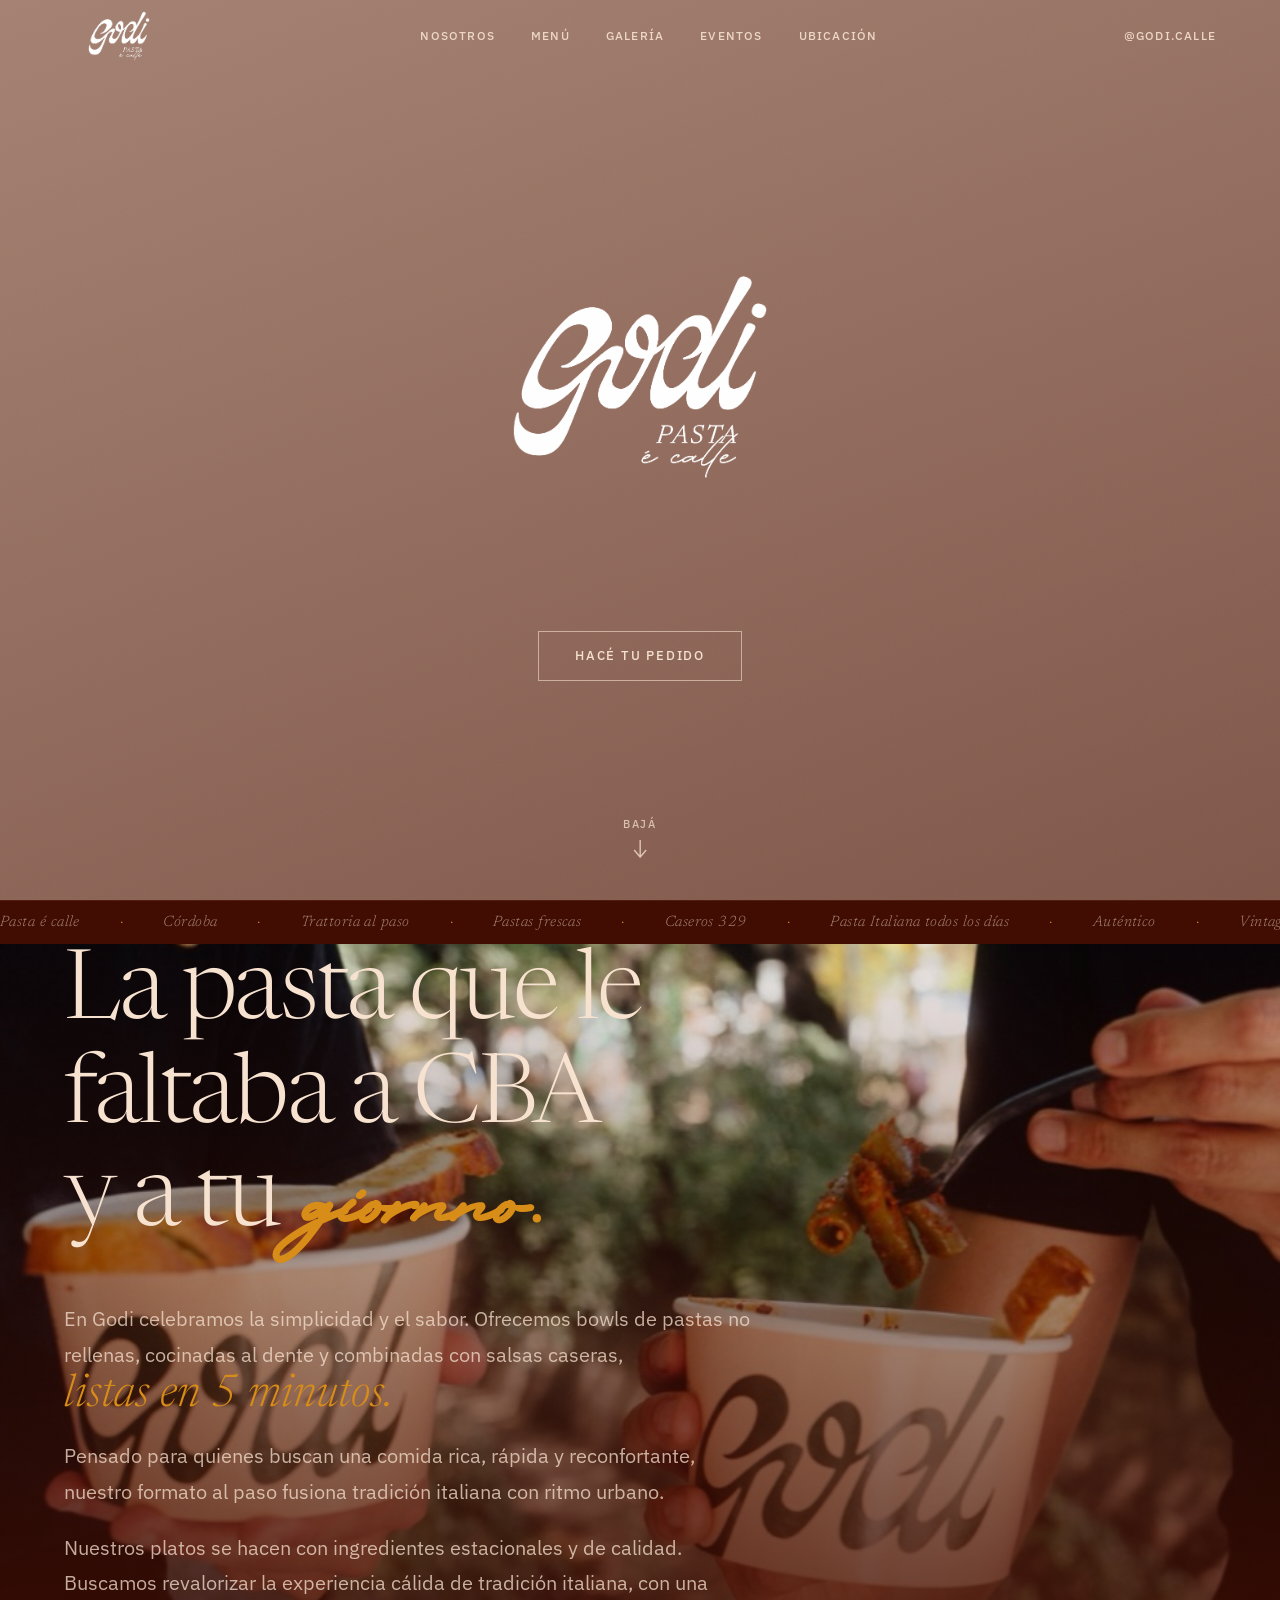
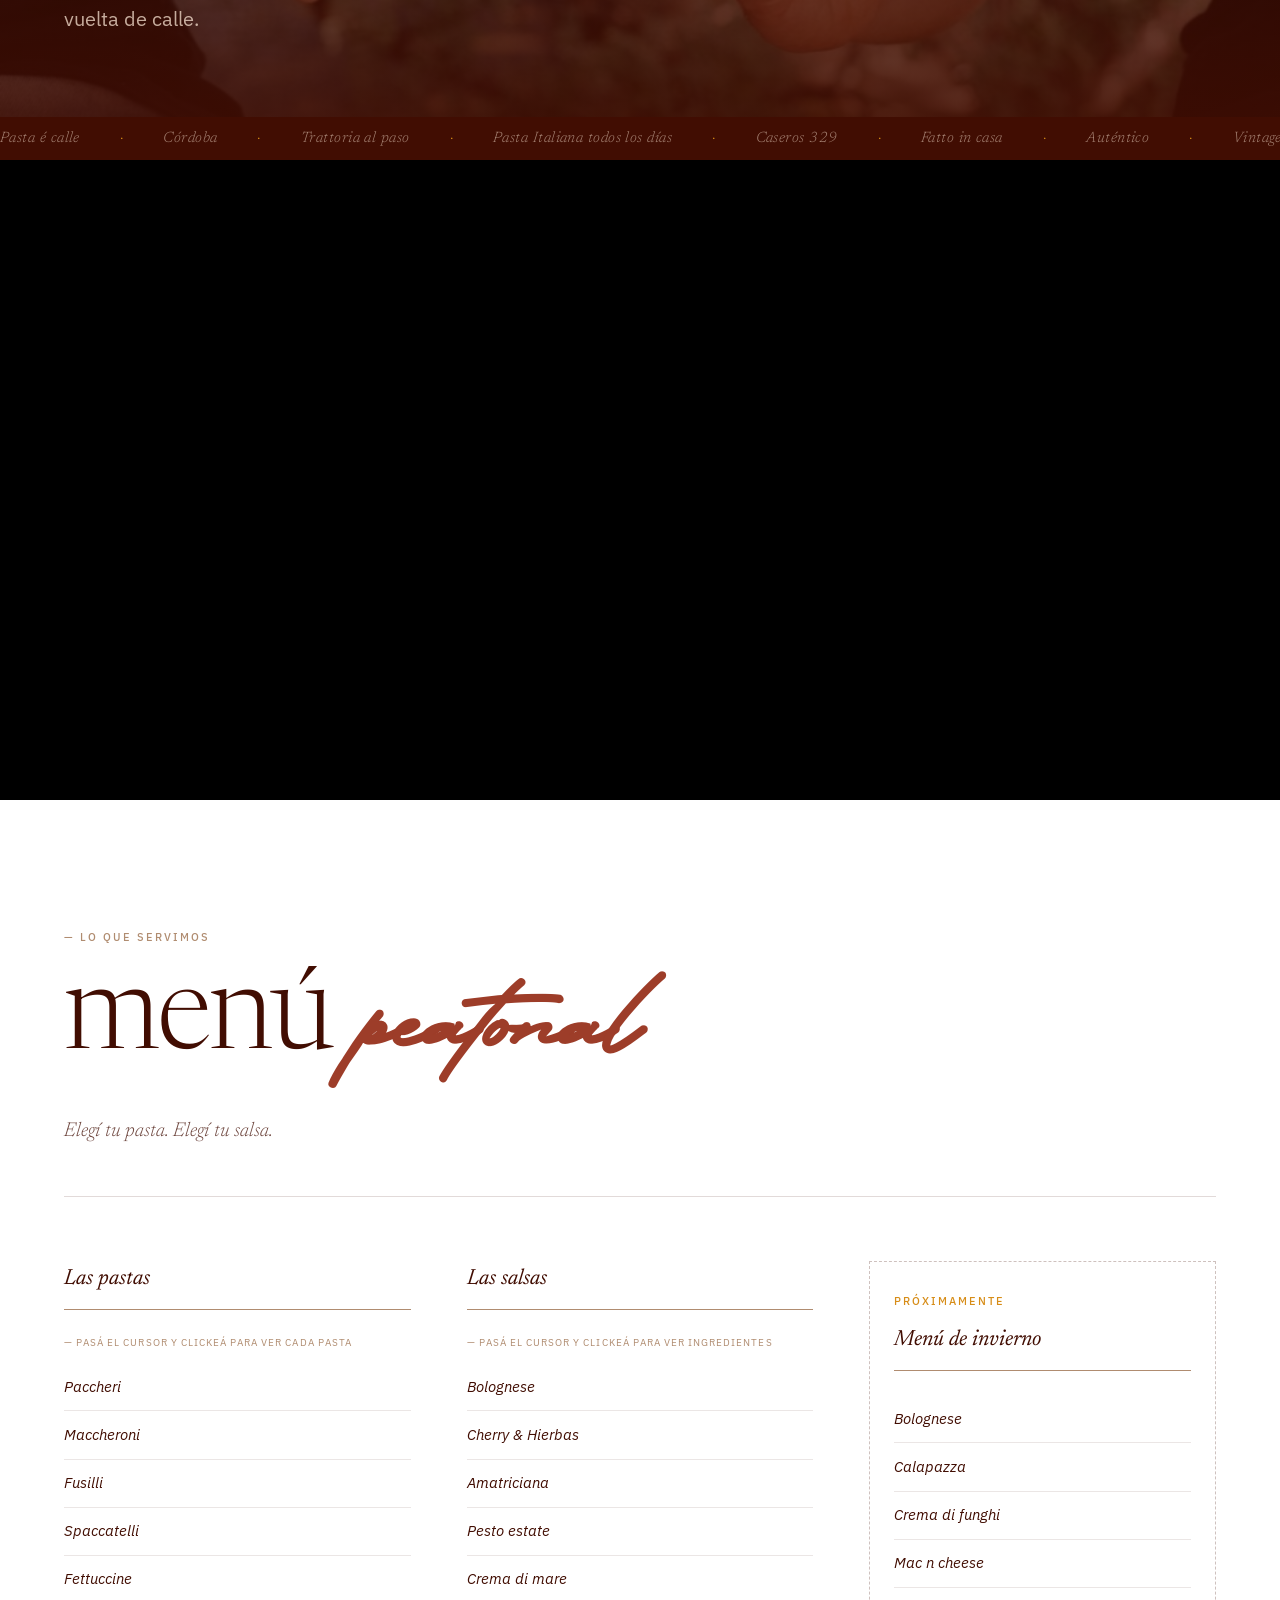
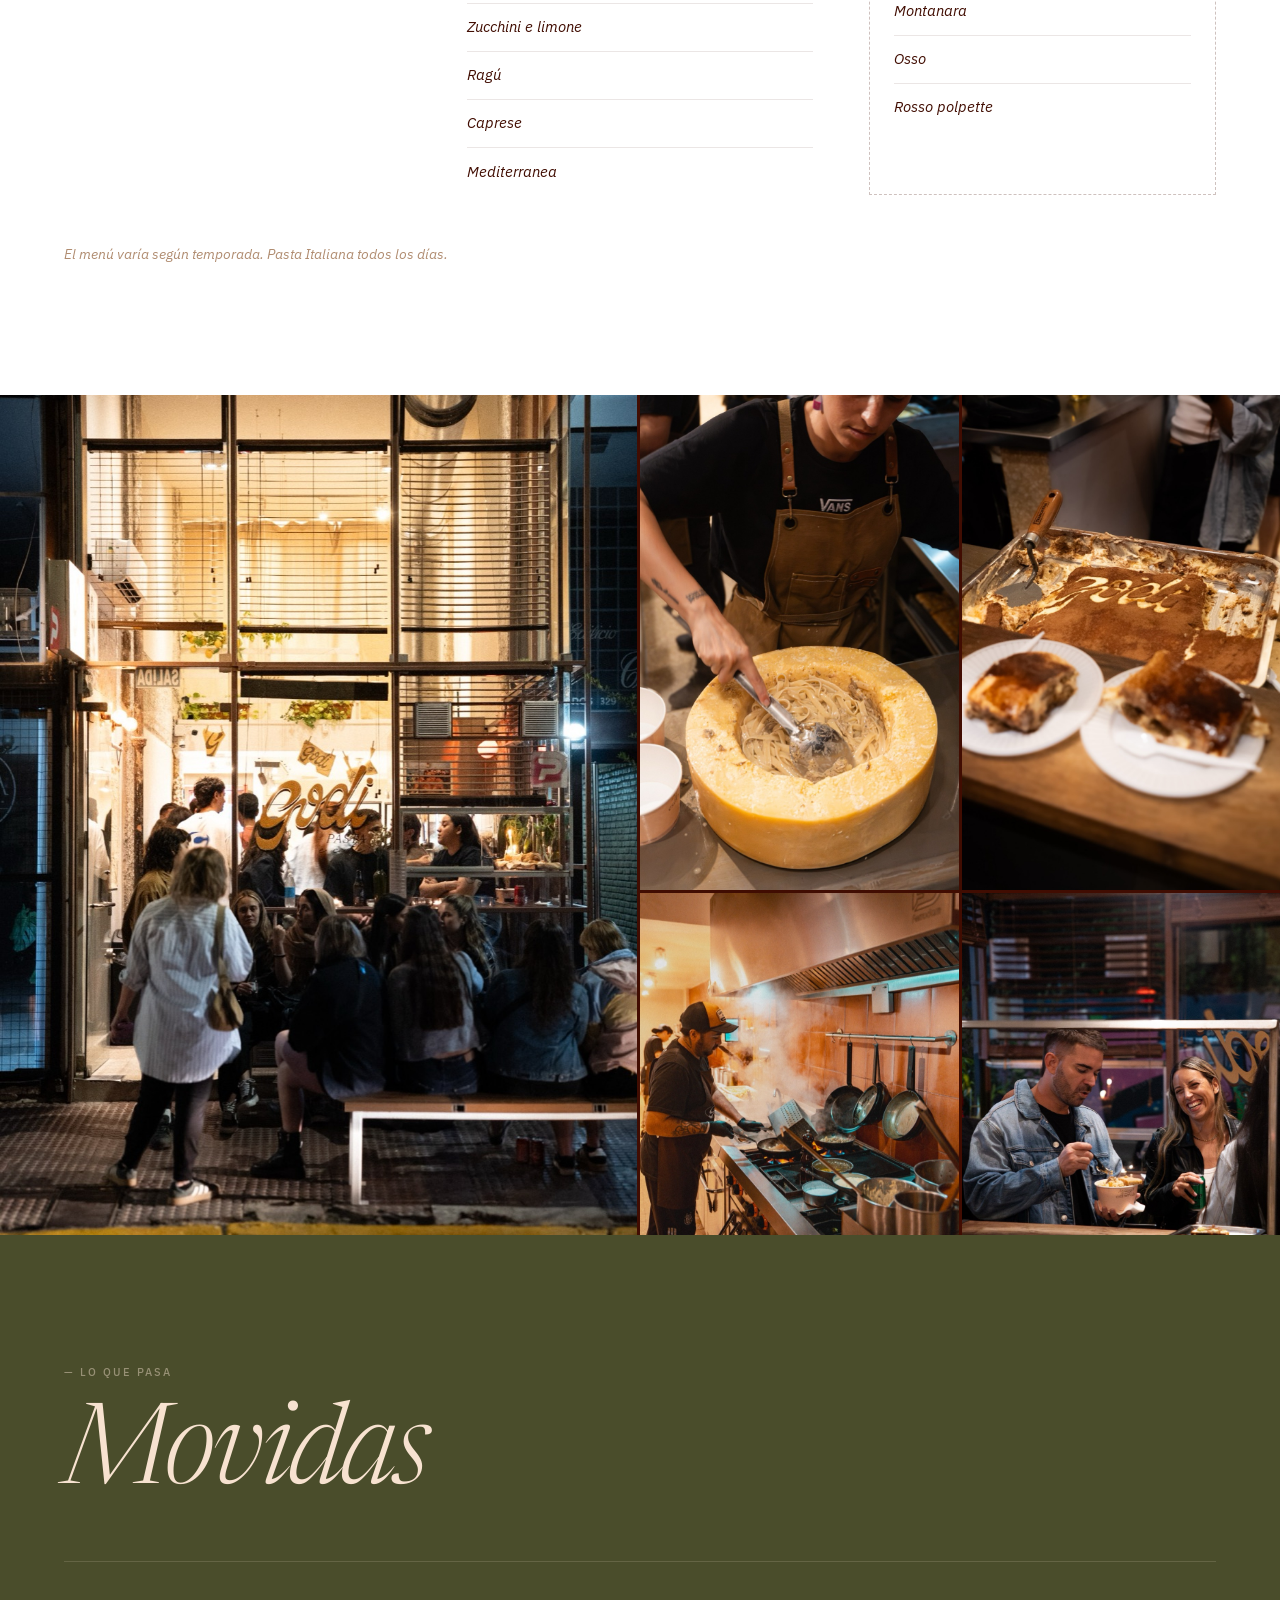
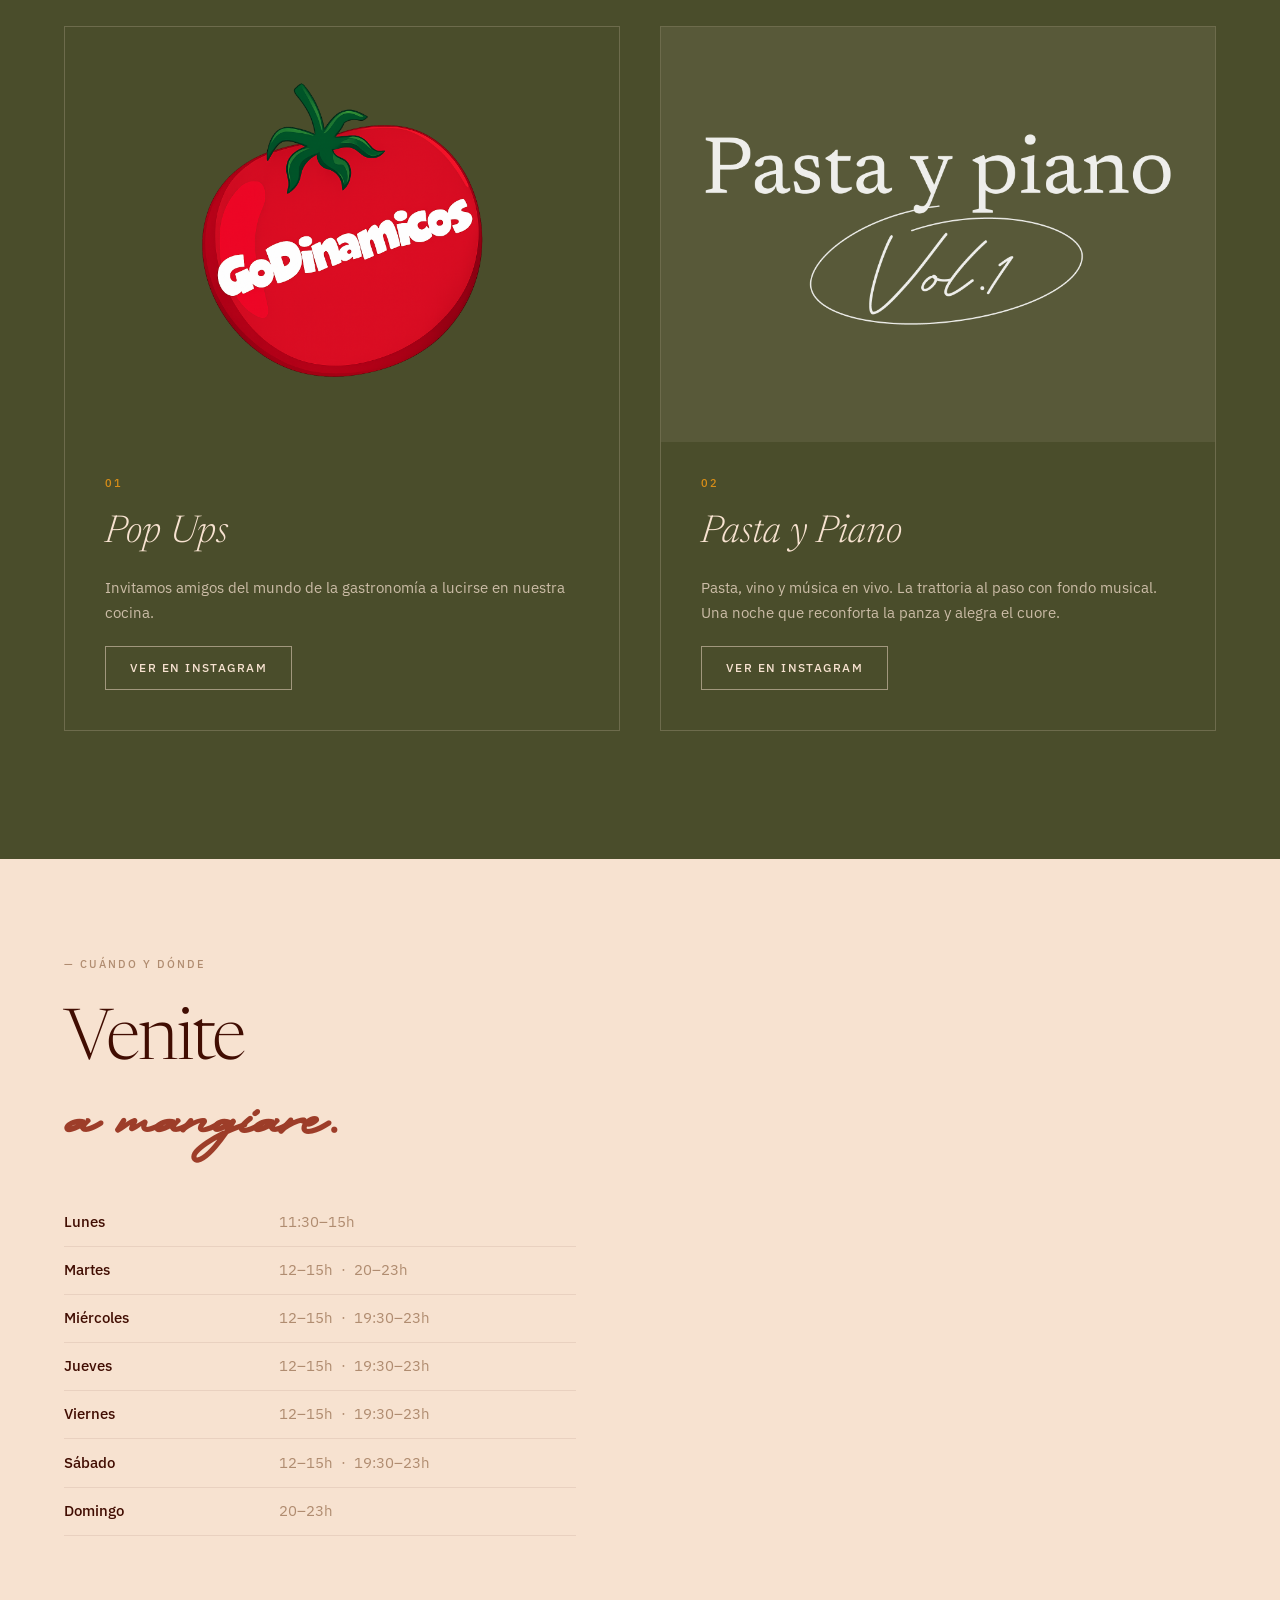
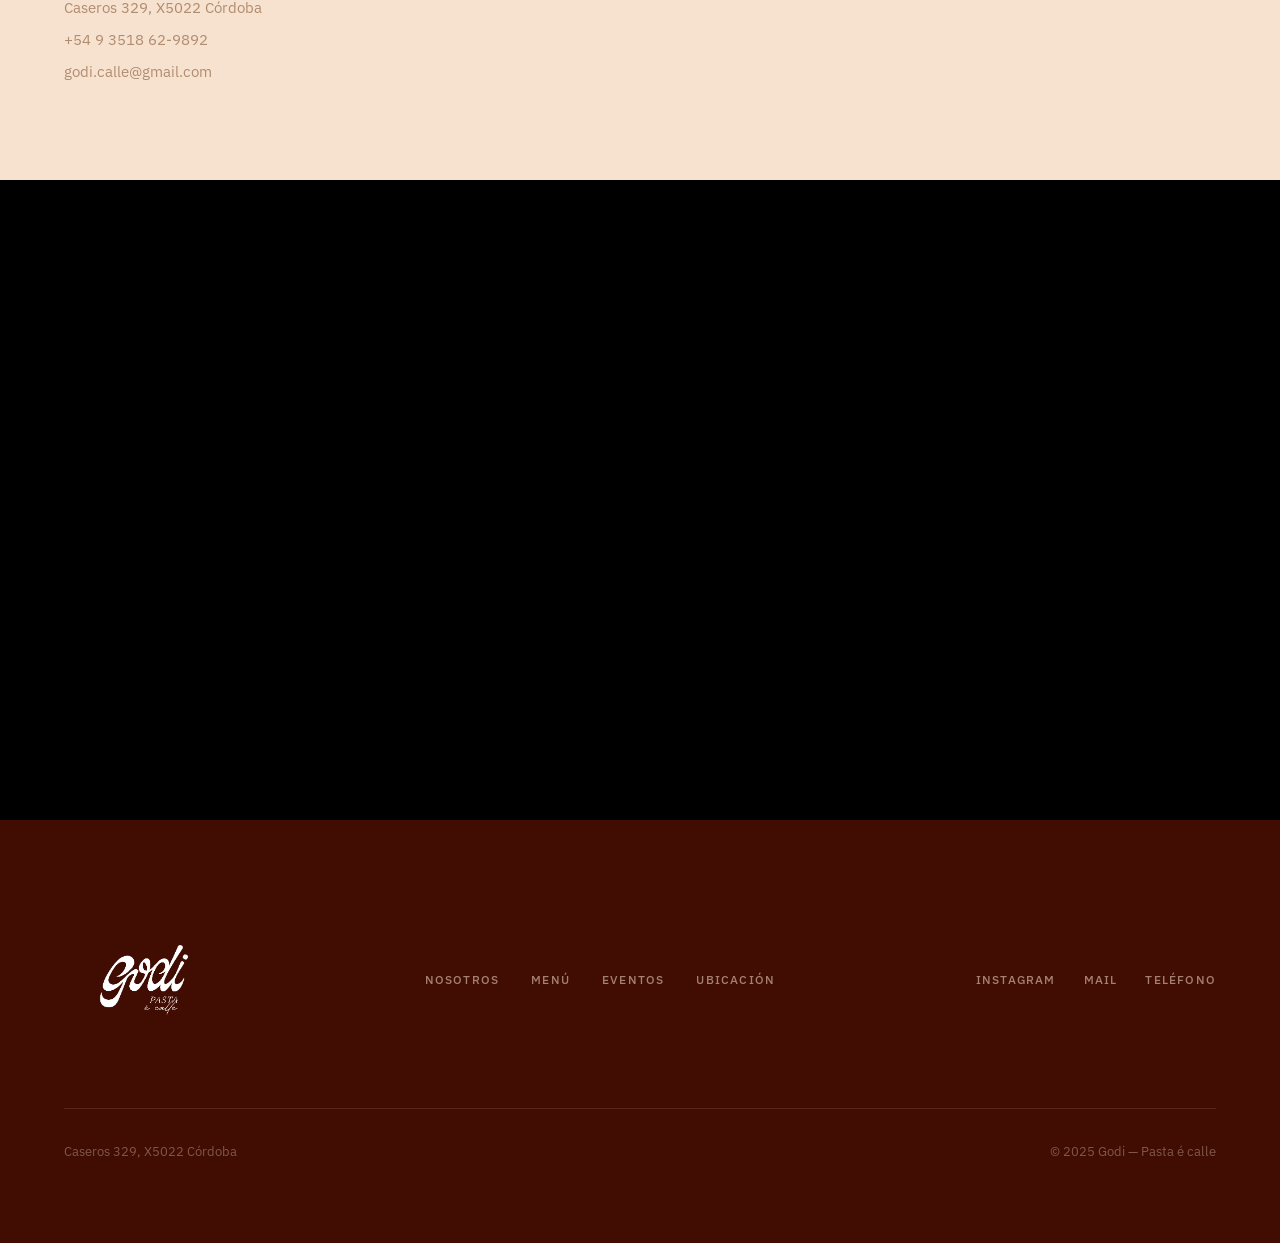
==== index.html @ f3a5cb3a "Quitar eyebrow manifesto y agregar backdrop para cerrar menú mobile - Eliminar label "— Quiénes somo" ====
<!DOCTYPE html>
<html lang="es">
<head>
  <meta charset="UTF-8">
  <meta name="viewport" content="width=device-width, initial-scale=1.0">
  <title>Godi — Pasta é calle · Córdoba</title>
  <meta name="description" content="La pasta que le faltaba a CBA. Trattoria al paso en Caseros 329, Córdoba.">

  <link rel="preconnect" href="https://fonts.googleapis.com">
  <link rel="preconnect" href="https://fonts.gstatic.com" crossorigin>
  <link href="https://fonts.googleapis.com/css2?family=Newsreader:ital,opsz,wght@0,6..72,300;0,6..72,400;0,6..72,500;1,6..72,300;1,6..72,400;1,6..72,500&family=IBM+Plex+Sans:ital,wght@0,300;0,400;0,500;0,600;1,300;1,400&display=swap" rel="stylesheet">

  <link rel="stylesheet" href="styles.css">
  <script src="https://cdnjs.cloudflare.com/ajax/libs/gsap/3.12.5/gsap.min.js" defer></script>
  <script src="https://cdnjs.cloudflare.com/ajax/libs/gsap/3.12.5/ScrollTrigger.min.js" defer></script>
</head>
<body>

  <!-- NAV -->
  <nav class="nav" id="nav">
    <a href="#" class="nav__brand">
      <img src="assets/GODI- LOGO (8).png" alt="Godi" class="nav__logo-img">
    </a>
    <div class="nav__links">
      <a href="#nosotros">Nosotros</a>
      <a href="#menu">Menú</a>
      <a href="galeria.html">Galería</a>
      <a href="#eventos">Eventos</a>
      <a href="#ubicacion">Ubicación</a>
    </div>
    <a href="https://www.instagram.com/godi.calle" target="_blank" rel="noopener" class="nav__ig">@godi.calle</a>
    <button class="nav__burger" aria-label="Abrir menú" id="navBurger">
      <span></span><span></span><span></span>
    </button>
  </nav>

  <!-- MOBILE MENU -->
  <div class="nav__backdrop" id="navBackdrop"></div>
  <div class="nav__mobile" id="navMobile" aria-hidden="true">
    <button class="nav__mobile-close" id="navClose" aria-label="Cerrar menú">✕</button>
    <a href="#nosotros" class="nav__mobile-link">Nosotros</a>
    <a href="#menu" class="nav__mobile-link">Menú</a>
    <a href="galeria.html" class="nav__mobile-link">Galería</a>
    <a href="#eventos" class="nav__mobile-link">Eventos</a>
    <a href="#ubicacion" class="nav__mobile-link">Ubicación</a>
    <a href="https://www.instagram.com/godi.calle" target="_blank" rel="noopener" class="nav__mobile-link nav__mobile-ig">@godi.calle</a>
  </div>

  <!-- HERO -->
  <section class="hero">
    <div class="hero__media">
      <video class="hero__video" autoplay muted loop playsinline preload="auto">
        <source src="assets/video-hero.mp4" type="video/mp4">
      </video>
    </div>
    <div class="hero__overlay"></div>
    <div class="hero__content">
      <img src="assets/GODI- LOGO (8).png" alt="Godi — Pasta é calle" class="hero__logo">
      <a href="https://www.pedidosya.com.ar/restaurantes/cordoba/godi-calle-c33efb62-7534-4148-bf1c-04c3039319bc-menu?utm_source=ig&utm_medium=social&utm_content=link_in_bio" target="_blank" rel="noopener" class="hero__cta">Hacé tu pedido</a>
    </div>
    <a href="#nosotros" class="hero__scroll" aria-label="Ir al contenido">
      <span>Bajá</span>
      <svg width="14" height="20" viewBox="0 0 14 20" fill="none" aria-hidden="true">
        <line x1="7" y1="0" x2="7" y2="16" stroke="currentColor" stroke-width="1.5"/>
        <polyline points="1,10 7,17 13,10" fill="none" stroke="currentColor" stroke-width="1.5"/>
      </svg>
    </a>
  </section>

  <!-- MARQUEE STRIP -->
  <div class="marquee" aria-hidden="true">
    <div class="marquee__track">
      <!-- copia 1 -->
      <span>Pasta é calle</span>
      <span class="marquee__dot">·</span>
      <span>Córdoba</span>
      <span class="marquee__dot">·</span>
      <span>Trattoria al paso</span>
      <span class="marquee__dot">·</span>
      <span>Pastas frescas</span>
      <span class="marquee__dot">·</span>
      <span>Caseros 329</span>
      <span class="marquee__dot">·</span>
      <span>Pasta Italiana todos los días</span>
      <span class="marquee__dot">·</span>
      <span>Auténtico</span>
      <span class="marquee__dot">·</span>
      <span>Vintage</span>
      <span class="marquee__dot">·</span>
      <span>Urbano</span>
      <span class="marquee__dot">·</span>
      <!-- copia 2 (idéntica) -->
      <span>Pasta é calle</span>
      <span class="marquee__dot">·</span>
      <span>Córdoba</span>
      <span class="marquee__dot">·</span>
      <span>Trattoria al paso</span>
      <span class="marquee__dot">·</span>
      <span>Pastas frescas</span>
      <span class="marquee__dot">·</span>
      <span>Caseros 329</span>
      <span class="marquee__dot">·</span>
      <span>Pasta Italiana todos los días</span>
      <span class="marquee__dot">·</span>
      <span>Auténtico</span>
      <span class="marquee__dot">·</span>
      <span>Vintage</span>
      <span class="marquee__dot">·</span>
      <span>Urbano</span>
      <span class="marquee__dot">·</span>
    </div>
  </div>

  <!-- MANIFESTO / NOSOTROS -->
  <section class="manifesto" id="nosotros">
    <div class="manifesto__top fade-in">
      <img src="assets/pastas-al-paso-cordoba.jpeg" alt="Pastas al paso en Córdoba" class="manifesto__top-bg" loading="lazy">
      <div class="manifesto__top-overlay"></div>
      <div class="manifesto__top-text">
        <h2 class="manifesto__headline">
          La pasta que le<br>
          faltaba a CBA<br>
          y a tu <em class="script">giornno.</em>
        </h2>
        <div class="manifesto__top-body">
          <p>
            En Godi celebramos la simplicidad y el sabor. Ofrecemos bowls de pastas no rellenas, cocinadas al dente y combinadas con salsas caseras, <em class="manifesto__accent">listas en 5 minutos.</em>
          </p>
          <p>Pensado para quienes buscan una comida rica, rápida y reconfortante, nuestro formato al paso fusiona tradición italiana con ritmo urbano.</p>
          <p>Nuestros platos se hacen con ingredientes estacionales y de calidad. Buscamos revalorizar la experiencia cálida de tradición italiana, con una vuelta de calle.</p>
        </div>
      </div>
    </div>
  </section>

  <!-- MARQUEE 2 -->
  <div class="marquee" aria-hidden="true">
    <div class="marquee__track">
      <span>Pasta é calle</span>
      <span class="marquee__dot">·</span>
      <span>Córdoba</span>
      <span class="marquee__dot">·</span>
      <span>Trattoria al paso</span>
      <span class="marquee__dot">·</span>
      <span>Pasta Italiana todos los días</span>
      <span class="marquee__dot">·</span>
      <span>Caseros 329</span>
      <span class="marquee__dot">·</span>
      <span>Fatto in casa</span>
      <span class="marquee__dot">·</span>
      <span>Auténtico</span>
      <span class="marquee__dot">·</span>
      <span>Vintage</span>
      <span class="marquee__dot">·</span>
      <span>Urbano</span>
      <span class="marquee__dot">·</span>
      <span>Pasta é calle</span>
      <span class="marquee__dot">·</span>
      <span>Córdoba</span>
      <span class="marquee__dot">·</span>
      <span>Trattoria al paso</span>
      <span class="marquee__dot">·</span>
      <span>Pasta Italiana todos los días</span>
      <span class="marquee__dot">·</span>
      <span>Caseros 329</span>
      <span class="marquee__dot">·</span>
      <span>Fatto in casa</span>
      <span class="marquee__dot">·</span>
      <span>Auténtico</span>
      <span class="marquee__dot">·</span>
      <span>Vintage</span>
      <span class="marquee__dot">·</span>
      <span>Urbano</span>
      <span class="marquee__dot">·</span>
    </div>
  </div>

  <!-- VIDEO CALLE -->
  <section class="video-duo">
    <div class="video-duo__stage">
      <video class="video-duo__video" autoplay muted loop playsinline preload="none">
        <source src="assets/video-calle.mp4" type="video/mp4">
      </video>
    </div>
  </section>

  <!-- MENÚ -->
  <section class="menu" id="menu">
    <div class="menu__header fade-in">
      <span class="label">— Lo que servimos</span>
      <h2 class="menu__title">menú <em class="script">peatonal</em></h2>
      <p class="menu__concept">Elegí tu pasta. Elegí tu salsa.</p>
    </div>

    <div class="menu__grid">
      <div class="menu__category fade-in">
        <h3 class="menu__cat-title">Las pastas</h3>
        <p class="menu__salsa-hint">— pasá el cursor y clickeá para ver cada pasta</p>
        <div class="menu__items">
          <div class="menu__item" data-img="assets/pacceri-pop-up.jpg" data-desc="Tubo ancho y generoso, originario de Nápoles. Captura las salsas con cada bocado. El abrazo perfecto entre pasta y sabor.">Paccheri</div>
          <div class="menu__item" data-img="assets/masccheroni-pop-up.jpg" data-desc="Formato corto y versátil, la pasta de todos los días elevada. Se lleva bien con todo: ragú, crema, pesto.">Maccheroni</div>
          <div class="menu__item" data-img="assets/fussille-pop-up.jpg" data-desc="Espiral que atrapa cada gota de salsa. Viva, dinámica, con carácter. Un clásico que nunca defrauda.">Fusilli</div>
          <div class="menu__item" data-img="assets/spacatelli-pop-up.jpg" data-desc="Larga y abierta al centro, absorbe la salsa desde adentro. El formato del sur de Italia, directo al cuore.">Spaccatelli</div>
          <div class="menu__item" data-img="assets/fettucine-pop-up.jpg" data-desc="Cinta plana y sedosa, pensada para salsas ricas y cremosas. Elegante en su simplicidad.">Fettuccine</div>
        </div>
      </div>

      <div class="menu__category fade-in">
        <h3 class="menu__cat-title">Las salsas</h3>
        <p class="menu__salsa-hint">— pasá el cursor y clickeá para ver ingredientes</p>
        <div class="menu__items">
          <div class="menu__item" data-img="assets/bolognese-pop-up.jpg" data-desc="Ragú de carne vacuna cocido a fuego lento con tomate perita, vino tinto y sofrito de verduras. El clásico que no falla.">Bolognese</div>
          <div class="menu__item" data-img="assets/cherry-pop-up.jpg" data-desc="Tomates cherry salteados con ajo, albahaca fresca y aceite de oliva virgen extra. Liviana y llena de carácter.">Cherry & Hierbas</div>
          <div class="menu__item" data-img="assets/amatriciana-pop-up.jpg" data-desc="Guanciale crujiente, tomate perita, pecorino romano y un toque de peperoncino. Roma en un bowl.">Amatriciana</div>
          <div class="menu__item" data-img="assets/pesto-pop-up.jpg" data-desc="Albahaca fresca, piñones tostados, parmesano, ajo y aceite de oliva virgen extra. El verano tiene sabor.">Pesto estate</div>
          <div class="menu__item" data-img="assets/mare-pop-up.jpg" data-desc="Mariscos frescos en salsa de crema, ajo y vino blanco. Sabor de mar con alma italiana.">Crema di mare</div>
          <div class="menu__item" data-img="assets/zuccine.jpg" data-desc="Zucchini salteado con manteca, ralladura de limón y menta fresca. Delicada, aromática y luminosa.">Zucchini e limone</div>
          <div class="menu__item" data-img="assets/ragu-pop-up.jpg" data-desc="Carne vacuna y cerdo cocidas lento con sofrito de verduras, hierbas y vino tinto. Intensa, reconfortante, honesta.">Ragú</div>
          <div class="menu__item" data-img="assets/caprese-pop-up.jpg" data-desc="Tomate fresco, mozzarella, albahaca y aceite de oliva. Cuatro ingredientes, cero compromisos.">Caprese</div>
          <div class="menu__item" data-img="assets/mediterranea-pop-up.jpg" data-desc="Aceitunas, alcaparras, tomate, ajo y aceite de oliva. Un viaje al sur de Italia en cada bocado.">Mediterranea</div>
        </div>
      </div>

      <div class="menu__category menu__category--winter fade-in">
        <span class="menu__winter-badge">Próximamente</span>
        <h3 class="menu__cat-title">Menú de invierno</h3>
        <div class="menu__items">
          <div class="menu__item">Bolognese</div>
          <div class="menu__item">Calapazza</div>
          <div class="menu__item">Crema di funghi</div>
          <div class="menu__item">Mac n cheese</div>
          <div class="menu__item">Montanara</div>
          <div class="menu__item">Osso</div>
          <div class="menu__item">Rosso polpette</div>
        </div>
      </div>
    </div>

    <p class="menu__note fade-in">
      El menú varía según temporada. <em>Pasta Italiana todos los días.</em>
    </p>
  </section>

  <!-- GALERÍA -->
  <section class="galeria" aria-label="Galería">
    <div class="galeria__grid">
      <div class="galeria__item galeria__item--main">
        <img src="assets/frente-del-local-con-clientes.jpeg" alt="El local de noche lleno de gente" loading="lazy">
      </div>
      <div class="galeria__item">
        <img src="assets/cacio-e-pepe-de-godi.jpeg" alt="Cacio e pepe en la rueda de queso" loading="lazy">
      </div>
      <div class="galeria__item">
        <img src="assets/tiramisu-de-godi.jpeg" alt="Tiramisú de Godi" loading="lazy">
      </div>
      <div class="galeria__item">
        <img src="assets/nuestros-cocineros-de-godi.jpeg" alt="La cocina de Godi" loading="lazy">
      </div>
      <div class="galeria__item">
        <img src="assets/clientes-de-godi-2.jpeg" alt="Clientes en Godi" loading="lazy">
      </div>
    </div>
  </section>

  <!-- EVENTOS -->
  <section class="eventos" id="eventos">
    <div class="eventos__header fade-in">
      <span class="label label--muted">— Lo que pasa</span>
      <h2 class="eventos__title"><em>Movidas</em></h2>
    </div>
    <div class="eventos__grid">
      <article class="eventos__card fade-in">
        <div class="eventos__card-img eventos__card-img--tomato">
          <img src="assets/pop-ups-godinamicos.png" alt="GoDinamicos — Pop Ups de Godi" loading="lazy">
        </div>
        <div class="eventos__card-body">
          <span class="eventos__num">01</span>
          <h3 class="eventos__card-title">Pop Ups</h3>
          <p>Invitamos amigos del mundo de la gastronomía a lucirse en nuestra cocina.</p>
          <a href="https://www.instagram.com/godi.calle" target="_blank" rel="noopener" class="btn btn--outline">Ver en Instagram</a>
        </div>
      </article>
      <article class="eventos__card fade-in">
        <div class="eventos__card-img eventos__card-img--light">
          <img src="assets/pasta-y-piano-logo.png" alt="Pasta y Piano Vol.1" loading="lazy">
        </div>
        <div class="eventos__card-body">
          <span class="eventos__num">02</span>
          <h3 class="eventos__card-title">Pasta y Piano</h3>
          <p>Pasta, vino y música en vivo. La trattoria al paso con fondo musical. Una noche que reconforta la panza y alegra el cuore.</p>
          <a href="https://www.instagram.com/godi.calle" target="_blank" rel="noopener" class="btn btn--outline">Ver en Instagram</a>
        </div>
      </article>
    </div>
  </section>

  <!-- HORARIOS + MAPA -->
  <section class="ubicacion" id="ubicacion">
    <div class="ubicacion__info fade-in">
      <span class="label">— Cuándo y dónde</span>
      <h2 class="ubicacion__title">Venite<br><em class="script">a mangiare.</em></h2>

      <table class="horarios">
        <tbody>
          <tr>
            <td class="horarios__day">Lunes</td>
            <td class="horarios__time">11:30–15h</td>
          </tr>
          <tr>
            <td class="horarios__day">Martes</td>
            <td class="horarios__time">12–15h &nbsp;·&nbsp; 20–23h</td>
          </tr>
          <tr>
            <td class="horarios__day">Miércoles</td>
            <td class="horarios__time">12–15h &nbsp;·&nbsp; 19:30–23h</td>
          </tr>
          <tr>
            <td class="horarios__day">Jueves</td>
            <td class="horarios__time">12–15h &nbsp;·&nbsp; 19:30–23h</td>
          </tr>
          <tr>
            <td class="horarios__day">Viernes</td>
            <td class="horarios__time">12–15h &nbsp;·&nbsp; 19:30–23h</td>
          </tr>
          <tr>
            <td class="horarios__day">Sábado</td>
            <td class="horarios__time">12–15h &nbsp;·&nbsp; 19:30–23h</td>
          </tr>
          <tr>
            <td class="horarios__day">Domingo</td>
            <td class="horarios__time">20–23h</td>
          </tr>
        </tbody>
      </table>

      <div class="ubicacion__contact">
        <a href="https://maps.google.com/?q=Caseros+329+Córdoba" target="_blank" rel="noopener">
          Caseros 329, X5022 Córdoba
        </a>
        <a href="tel:+5493518629892">+54 9 3518 62-9892</a>
        <a href="mailto:godi.calle@gmail.com">godi.calle@gmail.com</a>
      </div>
      <a href="https://maps.google.com/?q=Caseros+329+Córdoba" target="_blank" rel="noopener" class="ubicacion__maps-btn">
        Cómo llegar →
      </a>
    </div>

    <div class="ubicacion__map">
      <iframe
        src="https://www.google.com/maps/embed?pb=!1m18!1m12!1m3!1d3404.894781998653!2d-64.19193402498271!3d-31.41702489628122!2m3!1f0!2f0!3f0!3m2!1i1024!2i768!4f13.1!3m3!1m2!1s0x9432a30066c6e749%3A0xc760416b81a0ad4d!2zR29kaSDwn42d!5e0!3m2!1sen!2sar!4v1779288410175!5m2!1sen!2sar"
        width="100%"
        height="100%"
        style="border:0;"
        allowfullscreen=""
        loading="lazy"
        referrerpolicy="no-referrer-when-downgrade"
        title="Ubicación de Godi — Caseros 329, Córdoba">
      </iframe>
    </div>
  </section>

  <!-- VIDEO AMO GODI + LETRAS -->
  <section class="video-duo">
    <div class="video-duo__stage">
      <video class="video-duo__video" autoplay muted loop playsinline preload="none">
        <source src="assets/video-amo-godi.mp4" type="video/mp4">
      </video>
      <img src="assets/pastas-no-buenas-godis.png" alt="Pastas no buenas, Godis" class="video-duo__text video-duo__text--high">
    </div>
  </section>

  <!-- FOOTER -->
  <footer class="footer">
    <div class="footer__top">
      <img src="assets/GODI- LOGO (8).png" alt="Godi" class="footer__logo">
      <nav class="footer__nav" aria-label="Footer">
        <a href="#nosotros">Nosotros</a>
        <a href="#menu">Menú</a>
        <a href="#eventos">Eventos</a>
        <a href="#ubicacion">Ubicación</a>
      </nav>
      <div class="footer__social">
        <a href="https://www.instagram.com/godi.calle" target="_blank" rel="noopener">Instagram</a>
        <a href="mailto:godi.calle@gmail.com">Mail</a>
        <a href="tel:+5493518629892">Teléfono</a>
      </div>
    </div>
    <div class="footer__bottom">
      <p>Caseros 329, X5022 Córdoba</p>
      <p class="footer__copy">© 2025 Godi — Pasta é calle</p>
    </div>
  </footer>

  <script src="script.js"></script>
</body>
</html>
---- styles.css ----
/* ===========================================================
   GODI — Pasta é calle
   Tipografía: Newsreader · IBM Plex Sans · Bellerina (script)
   =========================================================== */

/* ===========================================================
   FUENTE PERSONALIZADA
   =========================================================== */
@font-face {
  font-family: 'Bellarina';
  src: url('fonts/Bellarina.woff2') format('woff2'),
       url('fonts/Bellarina.otf')   format('opentype');
  font-weight: normal;
  font-style: normal;
  font-display: swap;
}

/* ===========================================================
   TOKENS
   =========================================================== */
:root {
  /* Paleta */
  --cream:      #F7E2D0;
  --warm-gray:  #DDD5D0;
  --maroon:     #410D02;
  --gold:       #D78D18;
  --olive:      #4A4D2B;
  --rust:       #9D3D29;
  --tan:        #B08C70;

  /* Tipografía */
  --ff-serif:   'Newsreader', Georgia, serif;
  --ff-sans:    'IBM Plex Sans', system-ui, sans-serif;
  --ff-script:  'Bellarina', cursive;

  /* Sistema */
  --nav-h:      72px;
  --ease:       cubic-bezier(0.16, 1, 0.3, 1);
  --pad-x:      clamp(1.25rem, 5vw, 5rem);
  --pad-y:      clamp(4rem, 10vw, 8rem);
}

/* ===========================================================
   RESET
   =========================================================== */
*, *::before, *::after {
  box-sizing: border-box;
  margin: 0;
  padding: 0;
}

html {
  scroll-behavior: smooth;
  -webkit-font-smoothing: antialiased;
}

body {
  background: var(--cream);
  color: var(--maroon);
  font-family: var(--ff-sans);
  font-weight: 400;
  line-height: 1.65;
  overflow-x: hidden;
}

img, video {
  display: block;
  max-width: 100%;
}

a {
  color: inherit;
  text-decoration: none;
}

/* ===========================================================
   UTILIDADES
   =========================================================== */
.label {
  font-family: var(--ff-sans);
  font-size: 0.6875rem;
  font-weight: 500;
  letter-spacing: 0.18em;
  text-transform: uppercase;
  color: var(--tan);
}

.label--muted {
  color: rgba(247, 226, 208, 0.45);
}

/* Tipografía script (Bellerina) */
.script {
  font-family: var(--ff-script);
  font-style: normal;
  font-weight: 700;
}

/* Botón */
.btn {
  display: inline-flex;
  align-items: center;
  gap: 0.5rem;
  padding: 0.7rem 1.5rem;
  font-family: var(--ff-sans);
  font-size: 0.75rem;
  font-weight: 500;
  letter-spacing: 0.12em;
  text-transform: uppercase;
  cursor: pointer;
  transition: background 0.22s var(--ease), color 0.22s var(--ease);
  border: none;
  align-self: flex-start;
}

.btn--outline {
  background: transparent;
  border: 1.5px solid rgba(247, 226, 208, 0.5);
  color: var(--cream);
}

.btn--outline:hover {
  background: var(--cream);
  color: var(--olive);
  border-color: var(--cream);
}

/* ===========================================================
   GRAIN TEXTURE (overlay sutil en body)
   =========================================================== */
body::after {
  content: '';
  position: fixed;
  inset: 0;
  pointer-events: none;
  z-index: 9999;
  opacity: 0.028;
  background-image: url("data:image/svg+xml,%3Csvg viewBox='0 0 256 256' xmlns='http://www.w3.org/2000/svg'%3E%3Cfilter id='noise'%3E%3CfeTurbulence type='fractalNoise' baseFrequency='0.9' numOctaves='4' stitchTiles='stitch'/%3E%3C/filter%3E%3Crect width='100%25' height='100%25' filter='url(%23noise)'/%3E%3C/svg%3E");
  background-size: 200px 200px;
}

/* ===========================================================
   FADE-IN ON SCROLL
   =========================================================== */
.fade-in {
  opacity: 0;
  transform: translateY(28px);
  transition: opacity 0.75s var(--ease), transform 0.75s var(--ease);
}

.fade-in.visible {
  opacity: 1;
  transform: translateY(0);
}

/* ===========================================================
   NAV
   =========================================================== */
.nav {
  position: fixed;
  inset-block-start: 0;
  inset-inline: 0;
  z-index: 100;
  height: var(--nav-h);
  display: flex;
  align-items: center;
  justify-content: space-between;
  padding: 0 var(--pad-x);
  transition: background 0.35s, backdrop-filter 0.35s, border-color 0.35s;
  border-bottom: 1px solid transparent;
}

.nav.scrolled {
  background: rgba(247, 226, 208, 0.9);
  backdrop-filter: blur(16px);
  -webkit-backdrop-filter: blur(16px);
  border-bottom-color: rgba(65, 13, 2, 0.1);
}

.nav__logo-img {
  height: 110px;
  width: auto;
  transition: filter 0.35s;
}

/* Logo blanco sobre video, oscuro con fondo claro */
.nav .nav__logo-img       { filter: brightness(0) invert(1); }
.nav.scrolled .nav__logo-img { filter: none; }

.nav__links {
  display: flex;
  gap: 2.25rem;
}

.nav__links a,
.nav__ig {
  font-size: 0.75rem;
  font-weight: 500;
  letter-spacing: 0.1em;
  text-transform: uppercase;
  color: rgba(247, 226, 208, 0.9);
  transition: color 0.35s, opacity 0.2s;
}

.nav.scrolled .nav__links a,
.nav.scrolled .nav__ig {
  color: var(--maroon);
}

.nav__links a:hover,
.nav__ig:hover { opacity: 0.55; }

.nav__burger {
  display: none;
  flex-direction: column;
  gap: 5px;
  background: none;
  border: none;
  cursor: pointer;
  padding: 6px;
}

.nav__burger span {
  display: block;
  width: 22px;
  height: 1.5px;
  background: var(--cream);
  transition: background 0.35s, transform 0.3s;
}

.nav.scrolled .nav__burger span { background: var(--maroon); }

/* ===========================================================
   MOBILE MENU
   =========================================================== */
.nav__backdrop {
  display: none;
  position: fixed;
  inset: 0;
  z-index: 98;
  background: rgba(0, 0, 0, 0.45);
}

.nav__backdrop.open { display: block; }

.nav__mobile {
  position: fixed;
  inset: 0;
  z-index: 99;
  background: var(--maroon);
  display: flex;
  flex-direction: column;
  align-items: center;
  justify-content: center;
  gap: 1.75rem;
  transform: translateX(100%);
  transition: transform 0.45s var(--ease);
}

.nav__mobile.open {
  transform: translateX(0);
}

.nav__mobile-close {
  position: absolute;
  top: 1.5rem;
  right: var(--pad-x);
  background: none;
  border: none;
  color: var(--cream);
  font-size: 1.25rem;
  cursor: pointer;
  opacity: 0.6;
  transition: opacity 0.2s;
}

.nav__mobile-close:hover { opacity: 1; }

.nav__mobile-link {
  font-family: var(--ff-serif);
  font-size: clamp(2rem, 8vw, 3.5rem);
  font-style: italic;
  font-weight: 300;
  color: var(--cream);
  transition: color 0.2s;
}

.nav__mobile-link:hover { color: var(--gold); }

.nav__mobile-ig {
  font-family: var(--ff-sans);
  font-size: 0.875rem;
  font-style: normal;
  letter-spacing: 0.1em;
  text-transform: uppercase;
  color: var(--tan);
  margin-top: 1.5rem;
}

/* ===========================================================
   HERO
   =========================================================== */
.hero {
  position: relative;
  height: 100svh;
  min-height: 600px;
  overflow: hidden;
  display: flex;
  align-items: center;
  justify-content: center;
  padding-bottom: clamp(4rem, 8vh, 6rem);
}

.hero__media {
  position: absolute;
  inset: 0;
}

.hero__video {
  width: 100%;
  height: 100%;
  object-fit: cover;
}


.hero__overlay {
  position: absolute;
  inset: 0;
  background: linear-gradient(
    160deg,
    rgba(65, 13, 2, 0.45) 0%,
    rgba(65, 13, 2, 0.65) 100%
  );
}

.hero__content {
  position: relative;
  z-index: 1;
  display: flex;
  flex-direction: column;
  align-items: center;
  gap: 1.5rem;
}

.hero__logo {
  width: clamp(200px, 38vw, 460px);
  filter: brightness(0) invert(1);
  animation: hero-enter 1.2s var(--ease) both;
  animation-delay: 0.3s;
}

@keyframes hero-enter {
  from { opacity: 0; transform: translateY(20px); }
  to   { opacity: 1; transform: translateY(0); }
}

.hero__cta {
  font-family: var(--ff-sans);
  font-size: 0.8rem;
  font-weight: 500;
  letter-spacing: 0.14em;
  text-transform: uppercase;
  color: var(--cream);
  border: 1.5px solid rgba(247, 226, 208, 0.6);
  padding: 0.85rem 2.25rem;
  transition: background 0.25s var(--ease), color 0.25s var(--ease), border-color 0.25s;
  animation: hero-enter 1.2s var(--ease) both;
  animation-delay: 0.6s;
}

.hero__cta:hover {
  background: var(--cream);
  color: var(--maroon);
  border-color: var(--cream);
}

.hero__scroll {
  position: absolute;
  bottom: 2.5rem;
  left: 50%;
  transform: translateX(-50%);
  z-index: 1;
  display: flex;
  flex-direction: column;
  align-items: center;
  gap: 0.4rem;
  font-size: 0.6875rem;
  font-weight: 500;
  letter-spacing: 0.15em;
  text-transform: uppercase;
  color: rgba(247, 226, 208, 0.75);
  animation: float 2.4s ease-in-out infinite;
}

@keyframes float {
  0%, 100% { transform: translateX(-50%) translateY(0); }
  50%       { transform: translateX(-50%) translateY(7px); }
}

/* ===========================================================
   MARQUEE
   =========================================================== */
.marquee {
  background: var(--maroon);
  overflow: hidden;
  padding: 0.875rem 0;
  border-top: 1px solid rgba(247, 226, 208, 0.08);
  line-height: 1;
}

.manifesto + .marquee {
  border-top: none;
}

.marquee__track {
  display: flex;
  gap: 2.5rem;
  white-space: nowrap;
  animation: marquee-scroll 22s linear infinite;
  width: max-content;
}

.marquee__track span {
  font-family: var(--ff-serif);
  font-style: italic;
  font-weight: 300;
  font-size: 0.9375rem;
  color: rgba(247, 226, 208, 0.55);
  letter-spacing: 0.03em;
}

.marquee__dot {
  color: var(--gold) !important;
  font-style: normal !important;
}

@keyframes marquee-scroll {
  from { transform: translateX(0); }
  to   { transform: translateX(-50%); }
}

/* ===========================================================
   MANIFESTO
   =========================================================== */
.manifesto {
  background: var(--maroon);
  color: var(--cream);
  padding: 0 var(--pad-x) 0;
}

.manifesto__top {
  position: relative;
  display: flex;
  align-items: flex-end;
  min-height: 85vh;
  margin-left:  calc(-1 * var(--pad-x));
  margin-right: calc(-1 * var(--pad-x));
  margin-bottom: 0;
  overflow: hidden;
}


.manifesto__top-bg {
  position: absolute;
  inset: 0;
  width: 100%;
  height: 100%;
  object-fit: cover;
  object-position: center center;
  z-index: 0;
  transition: transform 0.8s var(--ease);
}

.manifesto__top:hover .manifesto__top-bg {
  transform: scale(1.03);
}

.manifesto__top-overlay {
  position: absolute;
  inset: 0;
  z-index: 1;
  background: linear-gradient(
    to top,
    rgba(65, 13, 2, 0.88) 0%,
    rgba(65, 13, 2, 0.45) 50%,
    rgba(65, 13, 2, 0.1) 100%
  );
}

.manifesto__top-text {
  position: relative;
  z-index: 2;
  display: flex;
  flex-direction: column;
  gap: 2rem;
  max-width: 820px;
  padding: 0 var(--pad-x) 5rem;
}

.manifesto__top-body {
  display: flex;
  flex-direction: column;
  gap: 1.25rem;
  width: 100%;
  max-width: 760px;
}

.manifesto__top-body p {
  font-size: clamp(1rem, 1.6vw, 1.3rem);
  line-height: 1.75;
  color: rgba(247, 226, 208, 0.75);
}

.manifesto__headline {
  font-family: var(--ff-serif);
  font-size: clamp(2.75rem, 7.5vw, 6.5rem);
  font-weight: 300;
  line-height: 1.08;
  letter-spacing: -0.025em;
}

.manifesto__headline em {
  display: inline-block;
  font-size: 1.05em;
  color: var(--gold);
}

.manifesto__body {
  display: block;
  grid-template-columns: 1fr 1fr;
  gap: 5rem;
  margin-bottom: 5rem;
}

.manifesto__col p {
  font-size: clamp(1.125rem, 1.8vw, 1.5rem);
  line-height: 1.75;
  color: rgba(247, 226, 208, 0.7);
  margin-bottom: 1.5rem;
}

.manifesto__accent {
  font-family: var(--ff-serif);
  font-style: italic;
  font-weight: 300;
  color: var(--gold);
  font-size: 2.2em;
  line-height: 1;
  display: inline-block;
}

.manifesto__big-text {
  font-family: var(--ff-serif);
  font-size: clamp(2.25rem, 4.5vw, 4rem);
  font-style: italic;
  font-weight: 300;
  line-height: 1.15;
  color: var(--cream);
}

.manifesto__strip {
  margin-left:   calc(-1 * var(--pad-x));
  margin-right:  calc(-1 * var(--pad-x));
  margin-bottom: calc(-1 * var(--pad-y));
  border-top: 1px solid rgba(247, 226, 208, 0.12);
  line-height: 0;
}

.manifesto__strip img {
  width: 100%;
  display: block;
}

.manifesto__strip > p {
  font-size: 1rem;
  color: rgba(247, 226, 208, 0.65);
  line-height: 1.75;
}

.manifesto__tagline {
  font-size: clamp(1.5rem, 3vw, 2.5rem) !important;
  color: var(--gold) !important;
  text-align: right;
  line-height: 1.2 !important;
}

/* ===========================================================
   MENÚ
   =========================================================== */
.menu {
  background: #fff;
  padding: var(--pad-y) var(--pad-x);
}

.menu__header {
  display: flex;
  flex-direction: column;
  gap: 1.25rem;
  padding-bottom: 3rem;
  margin-bottom: 4rem;
  border-bottom: 1px solid rgba(65, 13, 2, 0.15);
}

.menu__title {
  font-family: var(--ff-serif);
  font-size: clamp(3rem, 9vw, 7rem);
  font-weight: 300;
  line-height: 1;
  letter-spacing: -0.025em;
  color: var(--maroon);
}

.menu__title em {
  color: var(--rust);
  font-size: 1.05em;
}

.menu__grid {
  display: grid;
  grid-template-columns: repeat(3, 1fr);
  gap: 3.5rem;
  margin-bottom: 3rem;
}

.menu__cat-title {
  font-family: var(--ff-serif);
  font-size: 1.375rem;
  font-style: italic;
  font-weight: 400;
  color: var(--maroon);
  margin-bottom: 1.5rem;
  padding-bottom: 0.75rem;
  border-bottom: 1px solid var(--tan);
}

.menu__items {
  display: flex;
  flex-direction: column;
}

.menu__item {
  display: flex;
  justify-content: space-between;
  align-items: baseline;
  gap: 1rem;
  padding: 0.75rem 0;
  border-bottom: 1px dashed rgba(65, 13, 2, 0.12);
  font-size: 0.9375rem;
  color: var(--maroon);
}

.menu__item-name { flex: 1; }

.menu__item-price {
  font-weight: 500;
  color: var(--rust);
  white-space: nowrap;
}

.menu__note {
  font-size: 0.875rem;
  font-style: italic;
  color: var(--tan);
}

/* ===========================================================
   FATTO IN CASA
   =========================================================== */
.fatto {
  position: relative;
  background: var(--maroon);
  overflow: hidden;
}



.fatto__columns {
  display: grid;
  grid-template-columns: repeat(3, 1fr);
  gap: 10px;
  padding: var(--pad-y) 10px calc(var(--pad-y) * 1.5);
  position: relative;
  z-index: 1;
}

.fatto__col {
  display: flex;
  flex-direction: column;
  gap: 10px;
  will-change: transform;
}

/* posición inicial manejada por GSAP */

.fatto__item {
  overflow: hidden;
  flex-shrink: 0;
}

.fatto__item img {
  width: 100%;
  aspect-ratio: 3 / 4;
  object-fit: cover;
  display: block;
  transition: transform 0.8s var(--ease);
}

.fatto__item:hover img { transform: scale(1.05); }


@media (max-width: 960px) {
  .fatto__columns {
    grid-template-columns: 1fr 1fr;
    margin-top: -30px;
    margin-bottom: -30px;
  }
  .fatto__col[data-dir="1"]  { transform: translateY(40px); }
  .fatto__col[data-dir="-1"] { transform: translateY(-40px); }
}

@media (max-width: 600px) {
  .fatto__columns { grid-template-columns: 1fr 1fr; gap: 6px; padding: 0 6px; }
  .fatto__title { font-size: clamp(3rem, 15vw, 6rem); }
}

/* ===========================================================
   EVENTOS
   =========================================================== */
.eventos {
  background: var(--olive);
  color: var(--cream);
  padding: var(--pad-y) var(--pad-x);
}

.eventos__header {
  display: flex;
  flex-direction: column;
  gap: 1.25rem;
  padding-bottom: 3rem;
  margin-bottom: 4rem;
  border-bottom: 1px solid rgba(247, 226, 208, 0.15);
}

.eventos__title {
  font-family: var(--ff-serif);
  font-size: clamp(3rem, 9vw, 7rem);
  font-weight: 300;
  font-style: italic;
  line-height: 1;
  letter-spacing: -0.025em;
}

.eventos__grid {
  display: grid;
  grid-template-columns: 1fr 1fr;
  gap: 2.5rem;
}

.eventos__card {
  display: flex;
  flex-direction: column;
  gap: 1.25rem;
  padding: 2.5rem;
  border: 1px solid rgba(247, 226, 208, 0.2);
  transition: border-color 0.25s;
}

.eventos__card:hover {
  border-color: rgba(247, 226, 208, 0.5);
}

.eventos__num {
  font-family: var(--ff-sans);
  font-size: 0.6875rem;
  font-weight: 500;
  letter-spacing: 0.15em;
  color: var(--gold);
}

.eventos__card-title {
  font-family: var(--ff-serif);
  font-size: clamp(1.625rem, 3vw, 2.625rem);
  font-style: italic;
  font-weight: 300;
  line-height: 1.1;
}

.eventos__card p {
  font-size: 0.9375rem;
  line-height: 1.7;
  color: rgba(247, 226, 208, 0.75);
  flex: 1;
}

/* ===========================================================
   UBICACIÓN
   =========================================================== */
.ubicacion {
  display: grid;
  grid-template-columns: 1fr 1fr;
  min-height: 680px;
  background: var(--cream);
}

.ubicacion__info {
  padding: clamp(3rem, 8vw, 6rem) var(--pad-x);
  display: flex;
  flex-direction: column;
  gap: 2rem;
  justify-content: center;
}

.ubicacion__title {
  font-family: var(--ff-serif);
  font-size: clamp(2.5rem, 5.5vw, 4.75rem);
  font-weight: 300;
  line-height: 1.08;
  letter-spacing: -0.025em;
  color: var(--maroon);
}

.ubicacion__title em {
  color: var(--rust);
  font-size: 1.05em;
}

/* Tabla horarios */
.horarios {
  width: 100%;
  border-collapse: collapse;
}

.horarios td {
  padding: 0.7rem 0;
  font-size: 0.9375rem;
  border-bottom: 1px solid rgba(65, 13, 2, 0.08);
  vertical-align: top;
}

.horarios__day {
  font-weight: 500;
  width: 42%;
  padding-right: 1rem;
}

.horarios__time {
  color: var(--tan);
}

.horarios__row--muted td {
  opacity: 0.55;
}

.horarios__note {
  font-size: 0.8125rem;
  font-style: italic;
  color: var(--tan);
  margin-top: -0.75rem;
}

.ubicacion__contact {
  display: flex;
  flex-direction: column;
  gap: 0.45rem;
  padding-top: 1.75rem;
}

.ubicacion__contact a {
  font-size: 0.9375rem;
  color: var(--tan);
  transition: color 0.2s;
}

.ubicacion__contact a:hover { color: var(--rust); }

.ubicacion__maps-btn {
  display: none;
  align-items: center;
  gap: 0.4rem;
  font-size: 0.8rem;
  font-weight: 500;
  letter-spacing: 0.1em;
  text-transform: uppercase;
  color: var(--maroon);
  border: 1.5px solid rgba(65, 13, 2, 0.35);
  padding: 0.75rem 1.5rem;
  align-self: flex-start;
  transition: background 0.2s, color 0.2s;
}

.ubicacion__maps-btn:hover {
  background: var(--maroon);
  color: var(--cream);
  border-color: var(--maroon);
}

/* Mapa */
.ubicacion__map {
  height: 100%;
  min-height: 480px;
}

.ubicacion__map iframe {
  width: 100%;
  height: 100%;
  display: block;
  filter: grayscale(30%) sepia(10%);
}

/* ===========================================================
   MENU TOOLTIP (lupa de salsa)
   =========================================================== */
.menu-tooltip {
  position: fixed;
  width: 190px;
  height: 190px;
  border-radius: 50%;
  overflow: hidden;
  pointer-events: none;
  z-index: 500;
  opacity: 0;
  transform: scale(0.5) translate(0, 0);
  transition: opacity 0.18s ease, transform 0.22s var(--ease);
  border: 2.5px solid var(--maroon);
  box-shadow: 0 6px 28px rgba(65, 13, 2, 0.22);
  will-change: transform, opacity;
}

.menu-tooltip.is-visible {
  opacity: 1;
  transform: scale(1) translate(0, 0);
}

.menu-tooltip img {
  width: 100%;
  height: 100%;
  object-fit: cover;
  display: block;
}

.menu__item[data-img] {
  cursor: none;
}

/* Hint debajo del título de salsas */
.menu__salsa-hint {
  font-size: 0.65rem;
  letter-spacing: 0.1em;
  text-transform: uppercase;
  color: var(--tan);
  margin-bottom: 0.75rem;
  font-family: var(--ff-sans);
}

/* Label "click" dentro del tooltip */
.menu-tooltip__hint {
  position: absolute;
  bottom: 18px;
  left: 50%;
  transform: translateX(-50%);
  font-size: 0.55rem;
  letter-spacing: 0.14em;
  text-transform: uppercase;
  color: var(--cream);
  background: rgba(65, 13, 2, 0.7);
  padding: 3px 10px;
  border-radius: 99px;
  white-space: nowrap;
  pointer-events: none;
}

/* Card expandida */
.menu-card {
  position: fixed;
  top: 50%;
  left: 50%;
  transform: translate(-50%, -50%) scale(0.88);
  z-index: 600;
  width: min(420px, 90vw);
  background: var(--cream);
  border-radius: 4px;
  overflow: hidden;
  box-shadow: 0 20px 60px rgba(65, 13, 2, 0.3);
  opacity: 0;
  pointer-events: none;
  transition: opacity 0.25s var(--ease), transform 0.28s var(--ease);
}

.menu-card.is-open {
  opacity: 1;
  transform: translate(-50%, -50%) scale(1);
  pointer-events: auto;
}

.menu-card__img {
  width: 100%;
  aspect-ratio: 4 / 3;
  object-fit: cover;
  display: block;
}

.menu-card__body {
  padding: 1.5rem 1.75rem 2rem;
}

.menu-card__name {
  font-family: var(--ff-serif);
  font-size: 1.5rem;
  font-weight: 400;
  color: var(--maroon);
  margin-bottom: 0.6rem;
}

.menu-card__desc {
  font-size: 0.9rem;
  line-height: 1.7;
  color: var(--maroon);
  opacity: 0.75;
}

.menu-card__close {
  position: absolute;
  top: 0.875rem;
  right: 1rem;
  background: none;
  border: none;
  font-size: 1.1rem;
  color: var(--cream);
  cursor: pointer;
  opacity: 0.8;
  transition: opacity 0.2s;
  line-height: 1;
}

.menu-card__close:hover { opacity: 1; }

/* Overlay oscuro detrás de la card */
.menu-card-overlay {
  position: fixed;
  inset: 0;
  z-index: 599;
  background: rgba(65, 13, 2, 0.35);
  backdrop-filter: blur(3px);
  opacity: 0;
  pointer-events: none;
  transition: opacity 0.25s;
}

.menu-card-overlay.is-open {
  opacity: 1;
  pointer-events: auto;
}

/* ===========================================================
   GALERÍA PAGE HEADER
   =========================================================== */
.galeria-page__header {
  background: var(--maroon);
  color: var(--cream);
  padding: calc(var(--pad-y) * 1.5) var(--pad-x) var(--pad-y);
  display: flex;
  flex-direction: column;
  gap: 1.5rem;
  min-height: 55vh;
  justify-content: flex-end;
}

.galeria-page__title {
  font-family: var(--ff-serif);
  font-size: clamp(3.5rem, 10vw, 8rem);
  font-weight: 300;
  line-height: 1.05;
  color: var(--cream);
  margin: 0;
}

.nav__link--active {
  border-bottom: 1px solid currentColor;
  padding-bottom: 1px;
}

/* ===========================================================
   FOOTER
   =========================================================== */
.footer {
  background: var(--maroon);
  color: var(--cream);
  padding: clamp(3rem, 7vw, 5rem) var(--pad-x);
}

.footer__top {
  display: flex;
  align-items: center;
  justify-content: space-between;
  flex-wrap: wrap;
  gap: 2.5rem;
  padding-bottom: 3rem;
  margin-bottom: 2rem;
  border-bottom: 1px solid rgba(247, 226, 208, 0.12);
}

.footer__logo {
  height: 160px;
  width: auto;
  filter: brightness(0) invert(1);
}

.footer__nav {
  display: flex;
  gap: 2rem;
  flex-wrap: wrap;
}

.footer__nav a,
.footer__social a {
  font-size: 0.75rem;
  font-weight: 500;
  letter-spacing: 0.1em;
  text-transform: uppercase;
  color: rgba(247, 226, 208, 0.55);
  transition: color 0.2s;
}

.footer__nav a:hover,
.footer__social a:hover {
  color: var(--cream);
}

.footer__social {
  display: flex;
  gap: 1.75rem;
}

.footer__bottom {
  display: flex;
  justify-content: space-between;
  align-items: center;
  flex-wrap: wrap;
  gap: 0.5rem;
}

.footer__bottom p {
  font-size: 0.8125rem;
  color: rgba(247, 226, 208, 0.35);
}

/* ===========================================================
   RESPONSIVE
   =========================================================== */
@media (max-width: 960px) {
  :root { --nav-h: 60px; }

  .nav__links,
  .nav__ig    { display: none; }
  .nav__burger { display: flex; }

  .manifesto__top    { min-height: 70vh; }
  .manifesto__body   { grid-template-columns: 1fr; gap: 2.5rem; }
  .manifesto__strip  { grid-template-columns: 1fr; gap: 2rem; }
  .manifesto__tagline { text-align: left !important; }

  .menu__grid { grid-template-columns: 1fr; gap: 2.5rem; }

  .eventos__grid { grid-template-columns: 1fr; }

  .ubicacion {
    grid-template-columns: 1fr;
  }

  .ubicacion__map {
    display: none;
  }

  .ubicacion__maps-btn {
    display: inline-flex;
  }

  .footer__top {
    flex-direction: column;
    align-items: flex-start;
  }
  .footer__bottom {
    flex-direction: column;
    align-items: flex-start;
  }
}

@media (max-width: 600px) {
  .manifesto__strip { padding-top: 2.5rem; }

  .eventos__card { padding: 1.75rem; }

  .footer__nav,
  .footer__social { gap: 1.25rem; }
}

@media (prefers-reduced-motion: reduce) {
  .fade-in,
  .hero__logo,
  .hero__scroll,
  .marquee__track {
    animation: none;
    opacity: 1;
    transform: none;
  }
}

/* ===========================================================
   MANIFESTO — POLAROID
   =========================================================== */
.manifesto__strip-right {
  display: flex;
  flex-direction: column;
  align-items: flex-end;
  gap: 1.5rem;
}

.manifesto__polaroid {
  width: clamp(140px, 20vw, 220px);
  aspect-ratio: 4 / 5;
  object-fit: cover;
  object-position: center top;
  rotate: 2.5deg;
  box-shadow: 0 8px 32px rgba(0,0,0,0.35);
  filter: sepia(15%);
  transition: rotate 0.4s var(--ease), box-shadow 0.4s;
}

.manifesto__polaroid:hover {
  rotate: 0deg;
  box-shadow: 0 12px 48px rgba(0,0,0,0.5);
}

/* ===========================================================
   VIDEO DUO
   =========================================================== */
.video-duo {
  position: relative;
  background: #000;
  overflow: hidden;
}

.video-duo__stage {
  position: relative;
  width: 100%;
}

.video-duo__video {
  width: 100%;
  display: block;
  object-fit: cover;
  max-height: 100vh;
}

.video-duo__text {
  position: absolute;
  top: 50%;
  left: 50%;
  transform: translate(-50%, -50%);
  width: clamp(260px, 52%, 680px);
  height: auto;
  mix-blend-mode: multiply;
  pointer-events: none;
  z-index: 2;
  user-select: none;
}

.video-duo__text--high {
  top: clamp(1.5rem, 5vh, 4rem);
  transform: translate(-50%, 0);
}

/* ===========================================================
   GALERÍA
   =========================================================== */
.galeria {
  background: var(--maroon);
  padding: 0;
  line-height: 0;
}

.galeria__grid {
  display: grid;
  grid-template-columns: 2fr 1fr 1fr;
  grid-template-rows: 55vh 38vh;
  gap: 3px;
}

.galeria__item {
  overflow: hidden;
  position: relative;
}

.galeria__item img {
  width: 100%;
  height: 100%;
  object-fit: cover;
  display: block;
  transition: transform 0.75s var(--ease);
}

.galeria__item:hover img {
  transform: scale(1.05);
}

.galeria__item--main {
  grid-column: 1;
  grid-row: 1 / 3;
}

@media (max-width: 960px) {
  .galeria__grid {
    grid-template-columns: 1fr 1fr;
    grid-template-rows: 52vw 40vw 40vw;
  }

  .galeria__item--main {
    grid-column: 1 / 3;
    grid-row: 1;
  }
}

@media (max-width: 600px) {
  .galeria__grid {
    grid-template-columns: 1fr 1fr;
    grid-template-rows: 60vw 50vw 50vw;
  }
}

/* ===========================================================
   MENÚ — ACTUALIZACIONES
   =========================================================== */
.menu__concept {
  font-family: var(--ff-serif);
  font-style: italic;
  font-size: clamp(1rem, 2vw, 1.25rem);
  color: var(--maroon);
  font-weight: 300;
  opacity: 0.75;
}

.menu__item {
  padding: 0.7rem 0;
  border-bottom: 1px solid rgba(65, 13, 2, 0.1);
  font-size: 0.9375rem;
  font-style: italic;
  color: var(--maroon);
}

.menu__item:last-child {
  border-bottom: none;
}

.menu__category--winter {
  border: 1px dashed rgba(65, 13, 2, 0.25);
  padding: 1.5rem;
  opacity: 0.75;
}

.menu__winter-badge {
  display: inline-block;
  font-family: var(--ff-sans);
  font-size: 0.6875rem;
  font-weight: 500;
  letter-spacing: 0.18em;
  text-transform: uppercase;
  color: var(--gold);
  margin-bottom: 0.75rem;
}

/* ===========================================================
   EVENTOS — CARDS CON IMAGEN
   =========================================================== */
.eventos__card {
  flex-direction: column;
  gap: 0;
  padding: 0;
  overflow: hidden;
}

.eventos__card-img {
  width: 100%;
  aspect-ratio: 4 / 3;
  overflow: hidden;
  background: var(--maroon);
}

.eventos__card-img img {
  width: 100%;
  height: 100%;
  object-fit: cover;
  display: block;
  transition: transform 0.6s var(--ease);
}

.eventos__card:hover .eventos__card-img img {
  transform: scale(1.05);
}

.eventos__card-img--tomato {
  background: transparent;
  display: flex;
  align-items: center;
  justify-content: center;
}

.eventos__card-img--tomato img {
  width: 55%;
  height: auto;
  object-fit: contain;
}

.eventos__card-img--light {
  background: rgba(247, 226, 208, 0.08);
  display: flex;
  align-items: center;
  justify-content: center;
  padding: 2rem;
}

.eventos__card-img--light img {
  object-fit: contain;
  filter: invert(1) sepia(1) saturate(0) brightness(10);
  opacity: 0.9;
}

.eventos__card-body {
  display: flex;
  flex-direction: column;
  gap: 1.25rem;
  padding: 2rem 2.5rem 2.5rem;
  flex: 1;
}
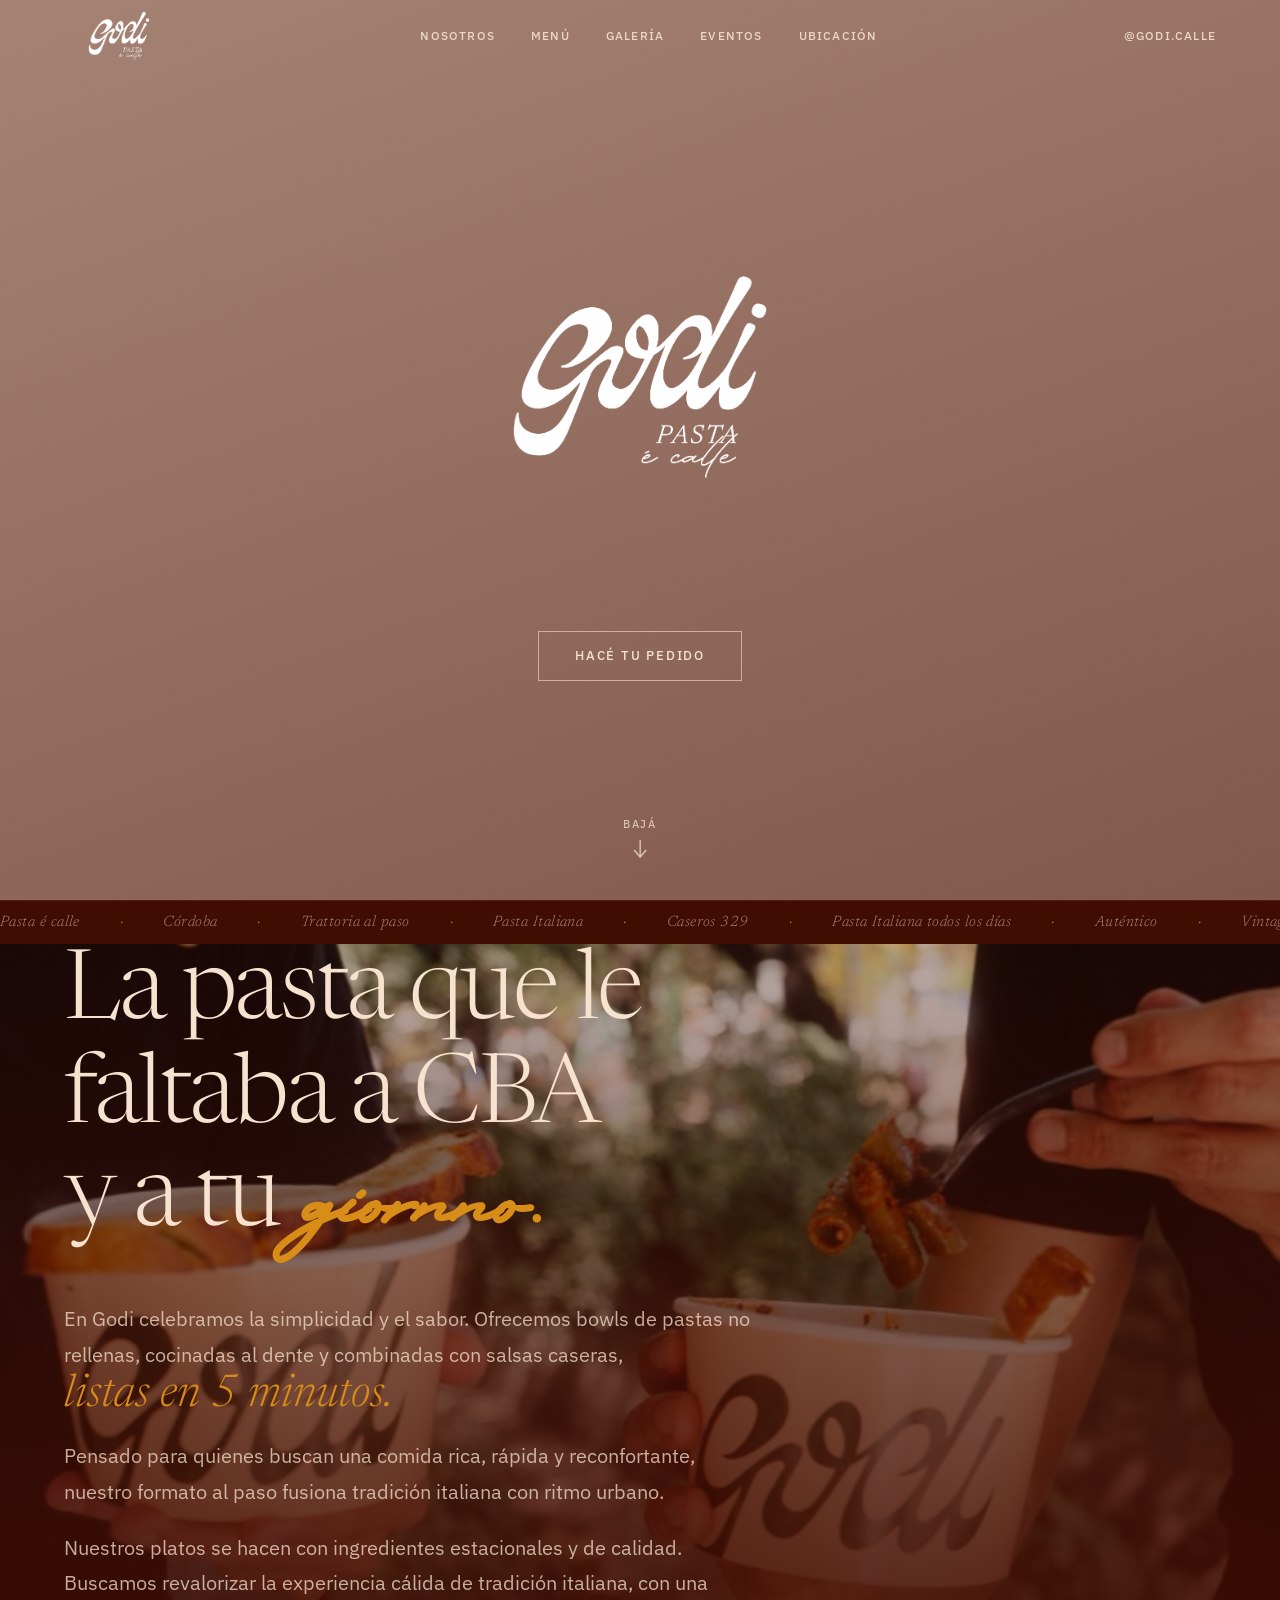
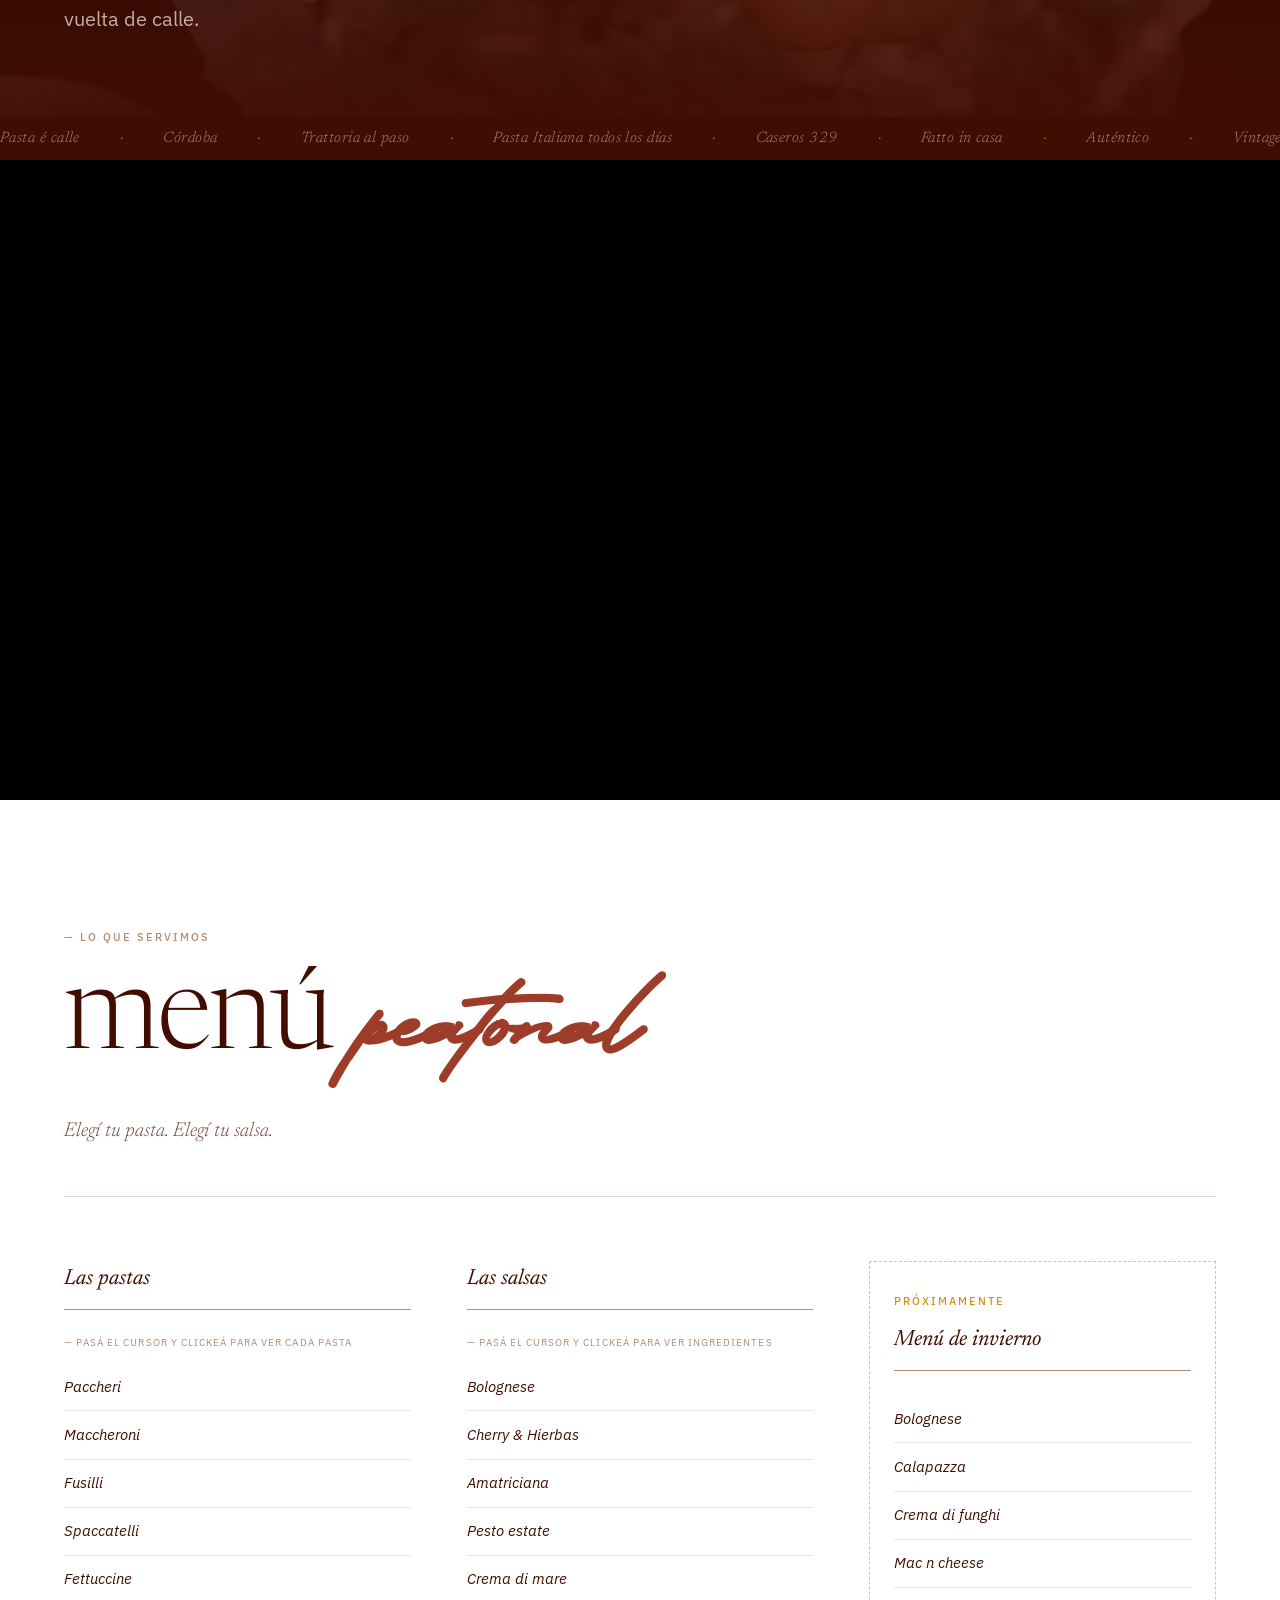
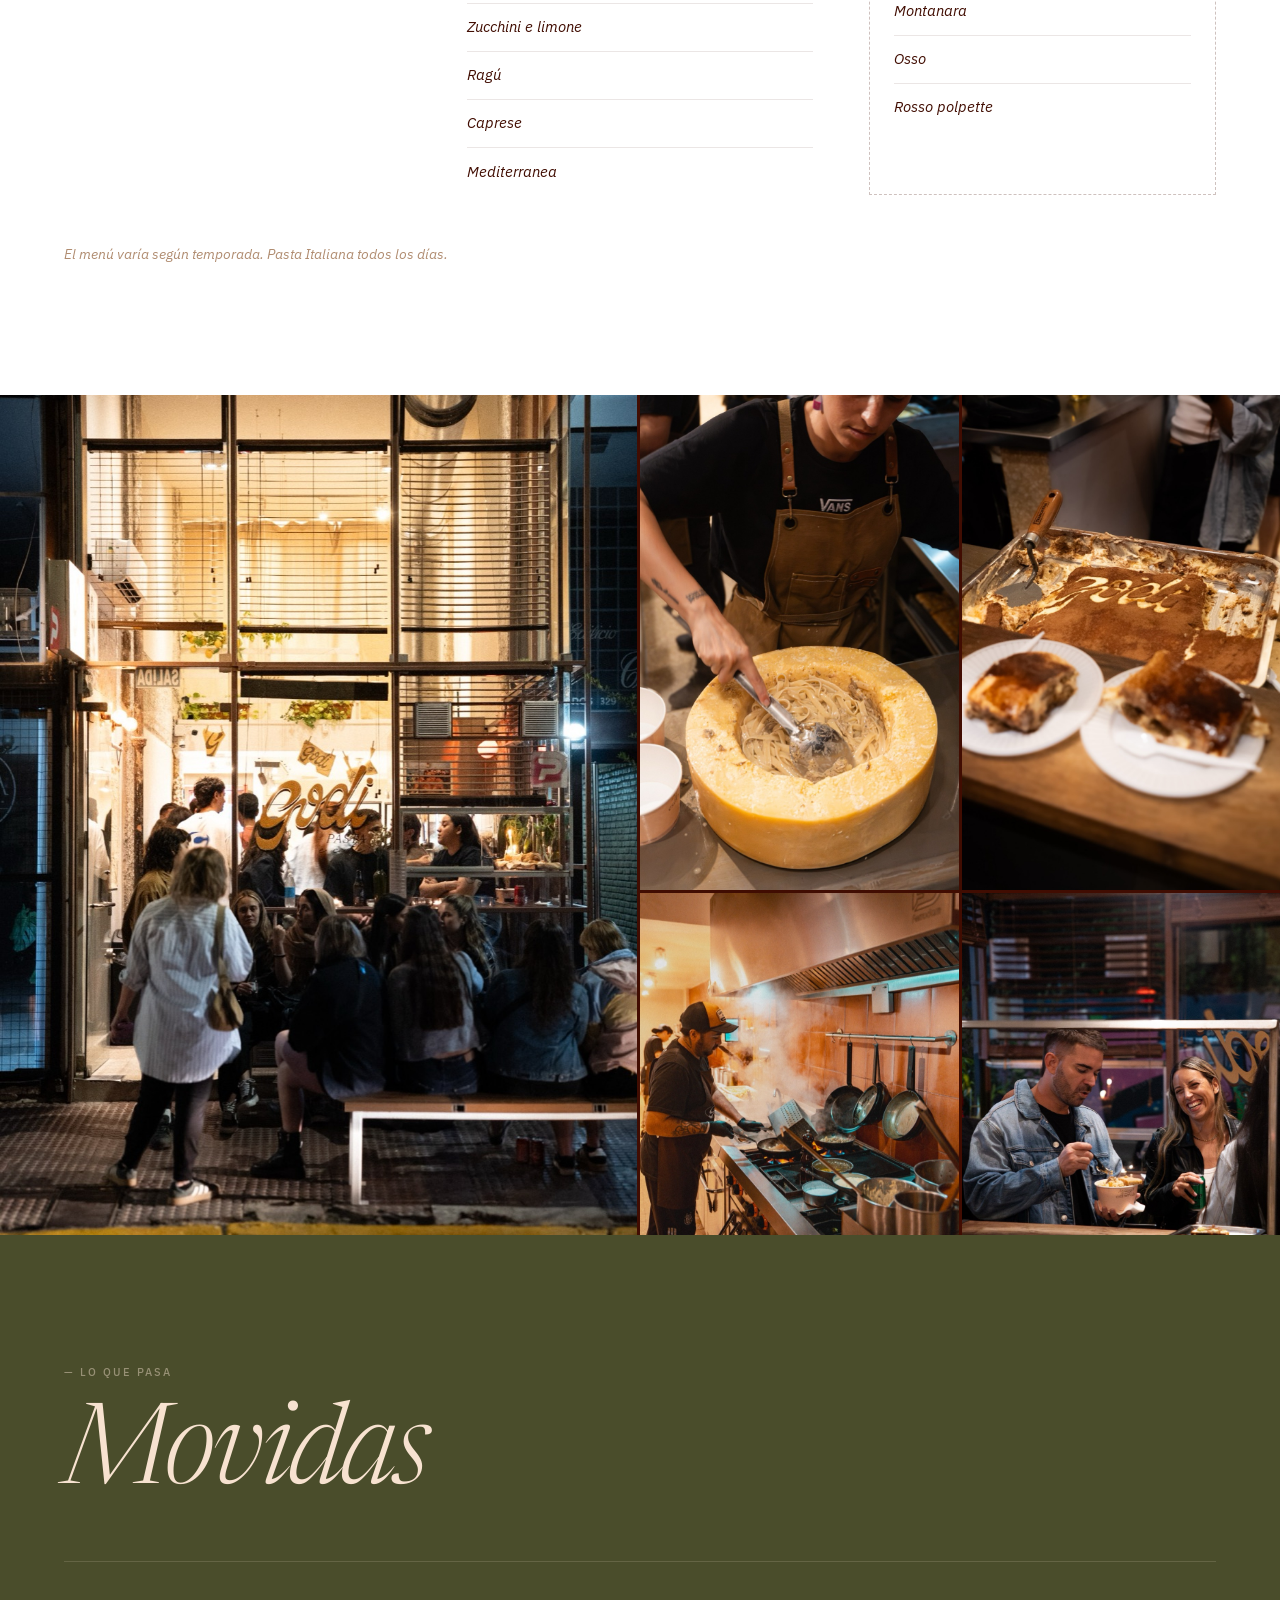
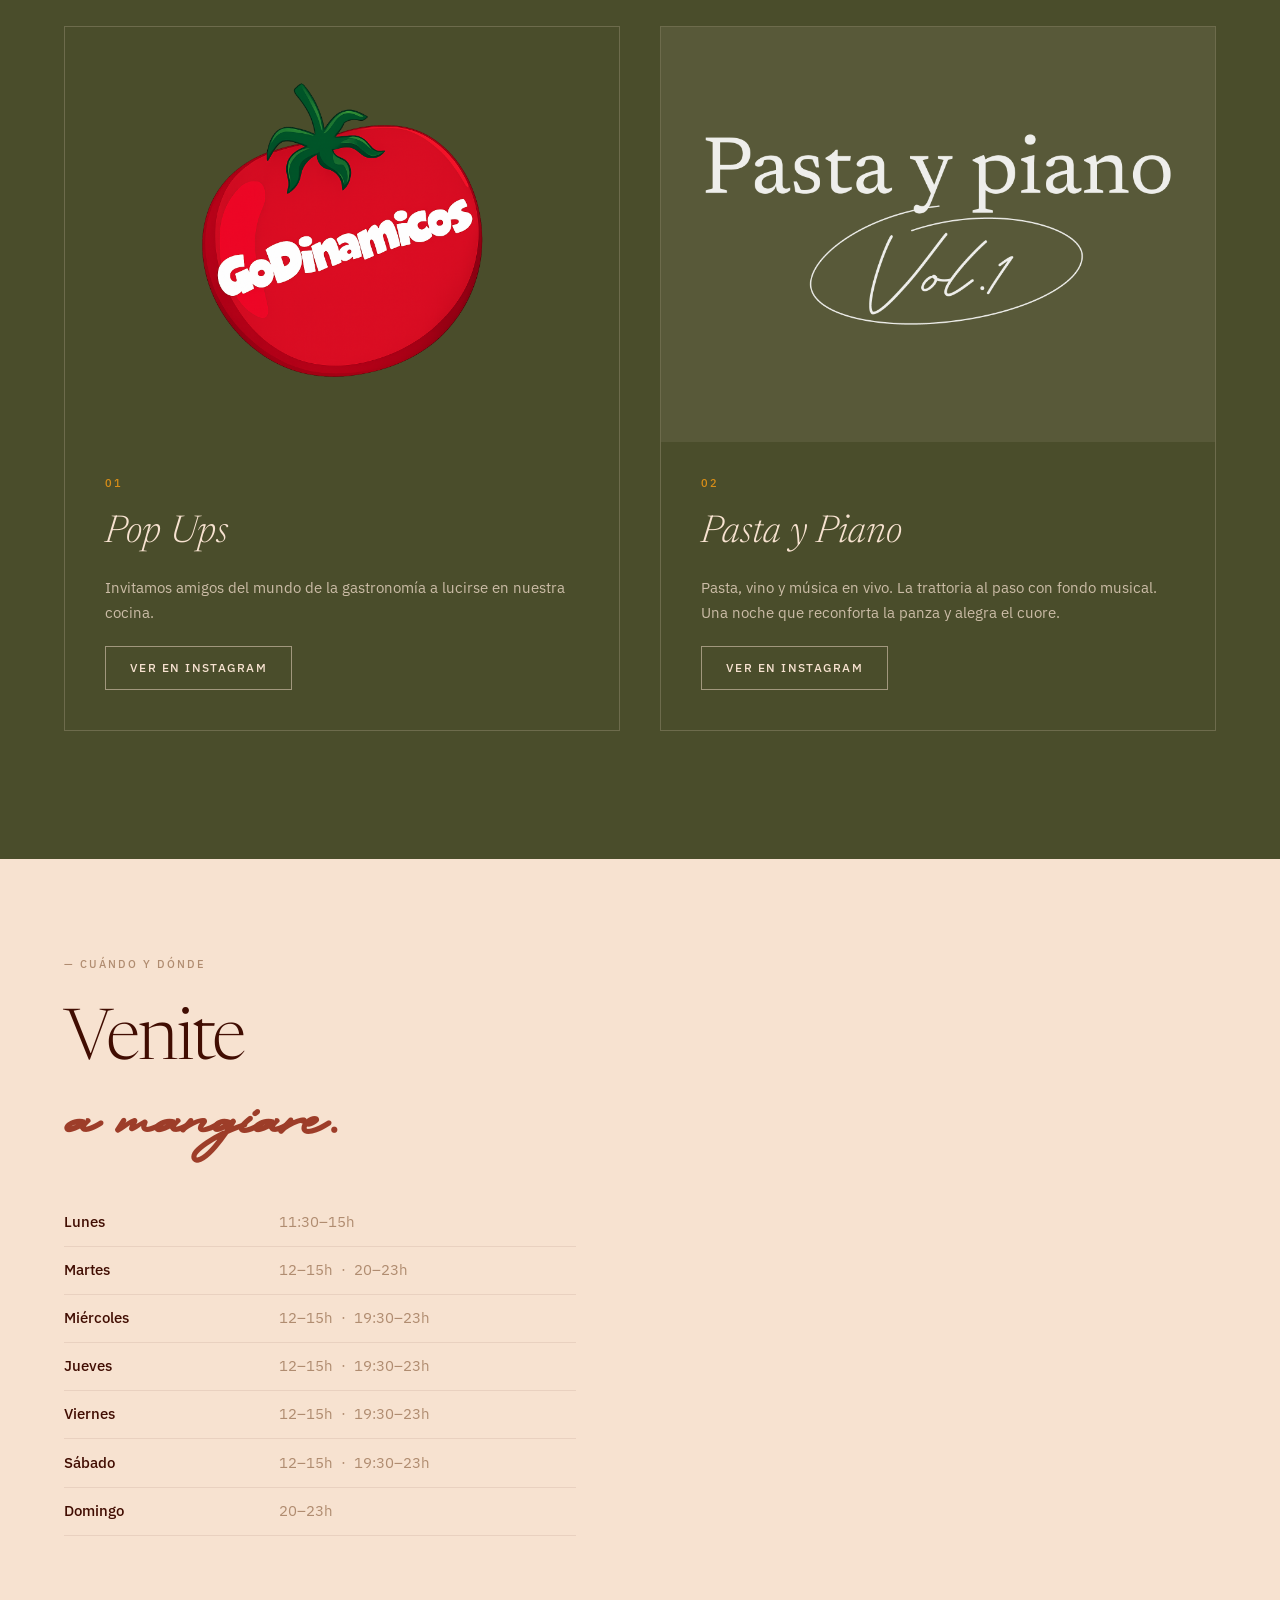
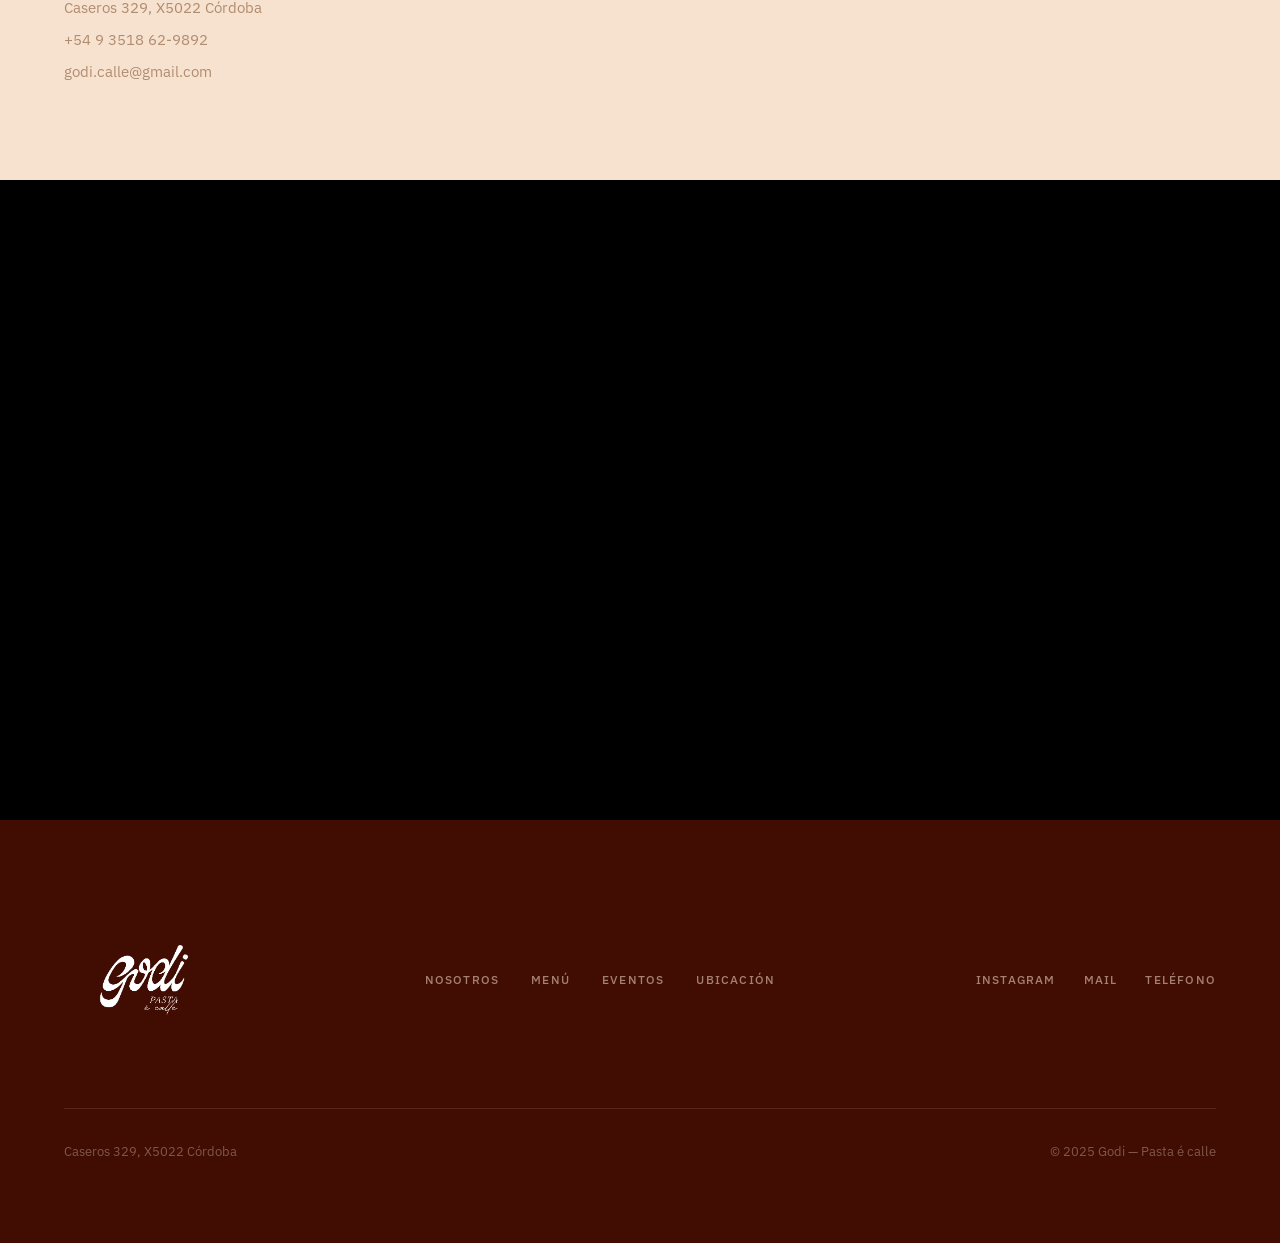
==== commit b6c2c0a6: "Cuatro fixes: menú mobile, marquee, scroll hero, overlay manifesto - Menú mobile: z-index 102/101 pa" ====
--- a/index.html
+++ b/index.html
@@ -58,7 +58,7 @@
       <img src="assets/GODI- LOGO (8).png" alt="Godi — Pasta é calle" class="hero__logo">
       <a href="https://www.pedidosya.com.ar/restaurantes/cordoba/godi-calle-c33efb62-7534-4148-bf1c-04c3039319bc-menu?utm_source=ig&utm_medium=social&utm_content=link_in_bio" target="_blank" rel="noopener" class="hero__cta">Hacé tu pedido</a>
     </div>
-    <a href="#nosotros" class="hero__scroll" aria-label="Ir al contenido">
+    <a href="#marquee" class="hero__scroll" aria-label="Ir al contenido">
       <span>Bajá</span>
       <svg width="14" height="20" viewBox="0 0 14 20" fill="none" aria-hidden="true">
         <line x1="7" y1="0" x2="7" y2="16" stroke="currentColor" stroke-width="1.5"/>
@@ -68,7 +68,7 @@
   </section>
 
   <!-- MARQUEE STRIP -->
-  <div class="marquee" aria-hidden="true">
+  <div class="marquee" id="marquee" aria-hidden="true">
     <div class="marquee__track">
       <!-- copia 1 -->
       <span>Pasta é calle</span>
@@ -77,7 +77,7 @@
       <span class="marquee__dot">·</span>
       <span>Trattoria al paso</span>
       <span class="marquee__dot">·</span>
-      <span>Pastas frescas</span>
+      <span>Pasta Italiana</span>
       <span class="marquee__dot">·</span>
       <span>Caseros 329</span>
       <span class="marquee__dot">·</span>
@@ -96,7 +96,7 @@
       <span class="marquee__dot">·</span>
       <span>Trattoria al paso</span>
       <span class="marquee__dot">·</span>
-      <span>Pastas frescas</span>
+      <span>Pasta Italiana</span>
       <span class="marquee__dot">·</span>
       <span>Caseros 329</span>
       <span class="marquee__dot">·</span>
--- a/styles.css
+++ b/styles.css
@@ -220,6 +220,8 @@
   padding: 6px;
 }
 
+.nav__burger.is-hidden { display: none !important; }
+
 .nav__burger span {
   display: block;
   width: 22px;
@@ -237,7 +239,7 @@
   display: none;
   position: fixed;
   inset: 0;
-  z-index: 98;
+  z-index: 101;
   background: rgba(0, 0, 0, 0.45);
 }
 
@@ -246,7 +248,7 @@
 .nav__mobile {
   position: fixed;
   inset: 0;
-  z-index: 99;
+  z-index: 102;
   background: var(--maroon);
   display: flex;
   flex-direction: column;
@@ -481,9 +483,9 @@
   z-index: 1;
   background: linear-gradient(
     to top,
-    rgba(65, 13, 2, 0.88) 0%,
-    rgba(65, 13, 2, 0.45) 50%,
-    rgba(65, 13, 2, 0.1) 100%
+    rgba(65, 13, 2, 0.95) 0%,
+    rgba(65, 13, 2, 0.65) 50%,
+    rgba(65, 13, 2, 0.35) 100%
   );
 }
 
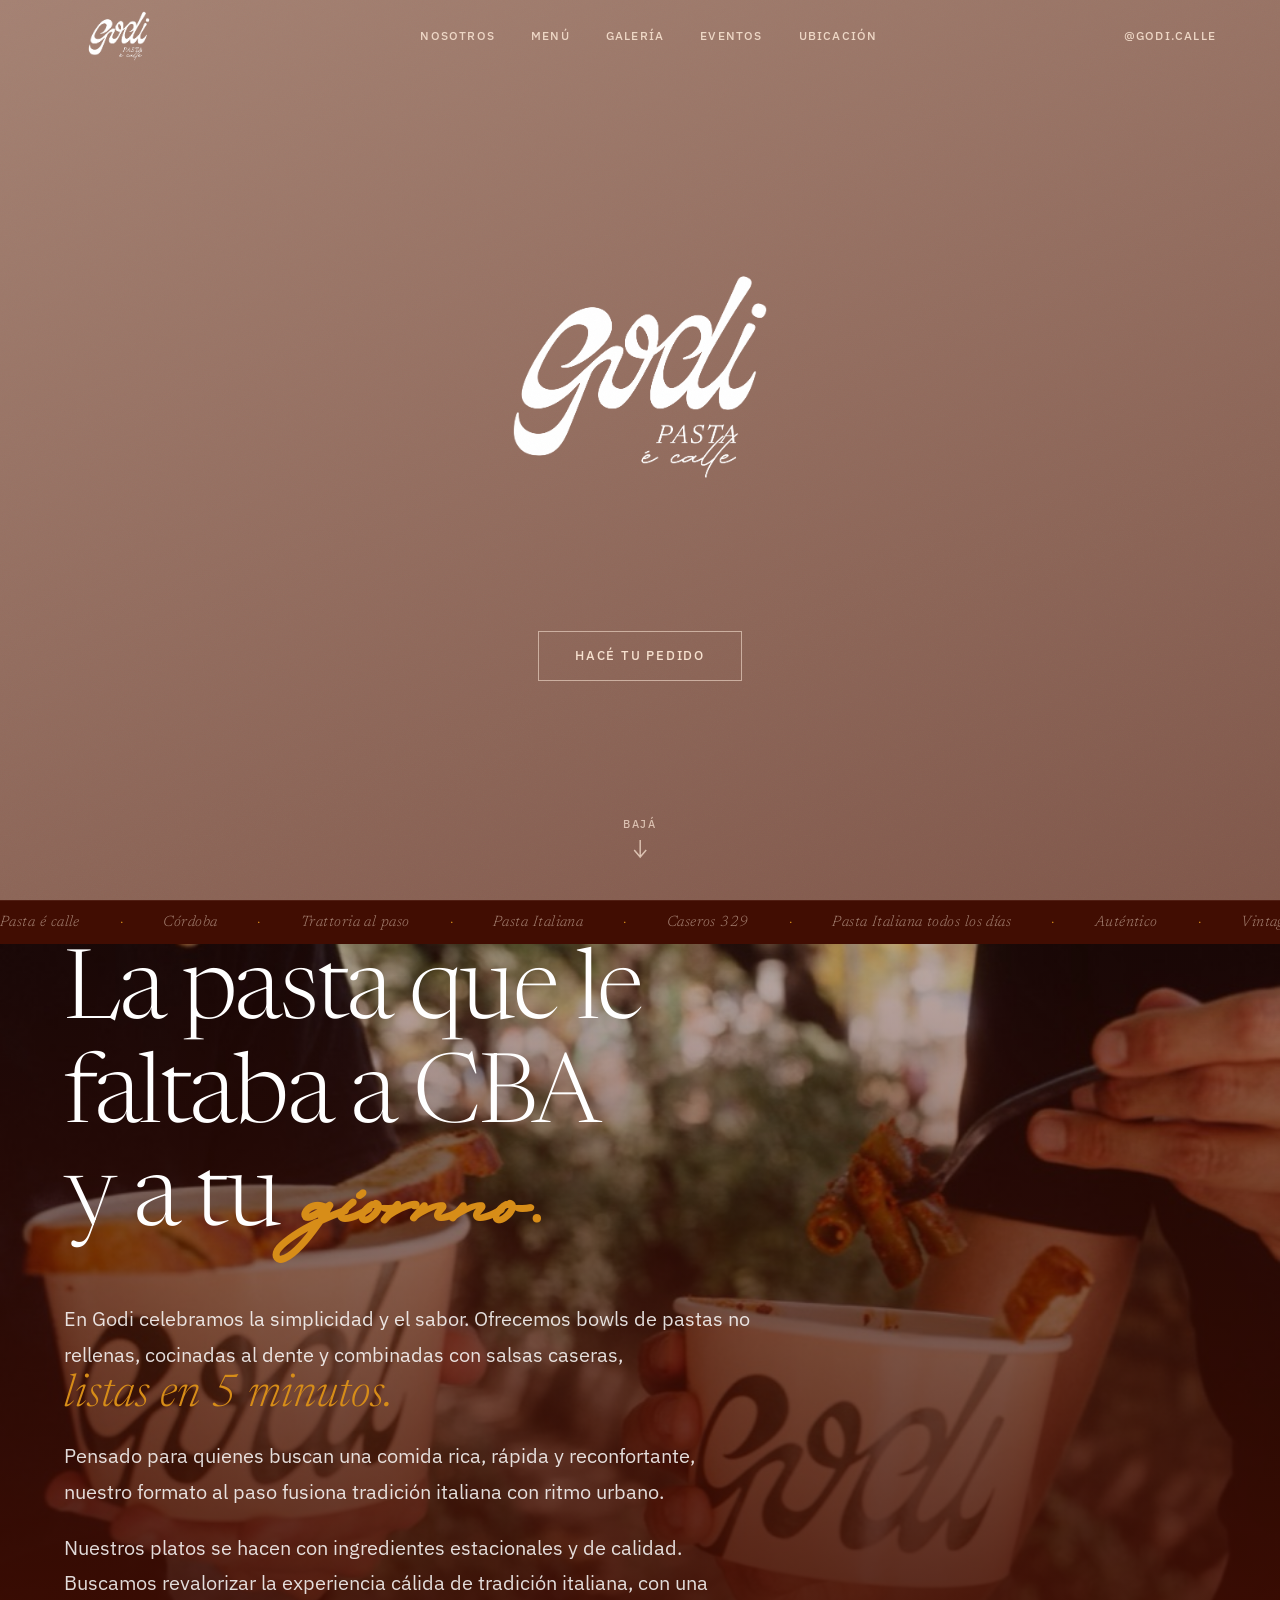
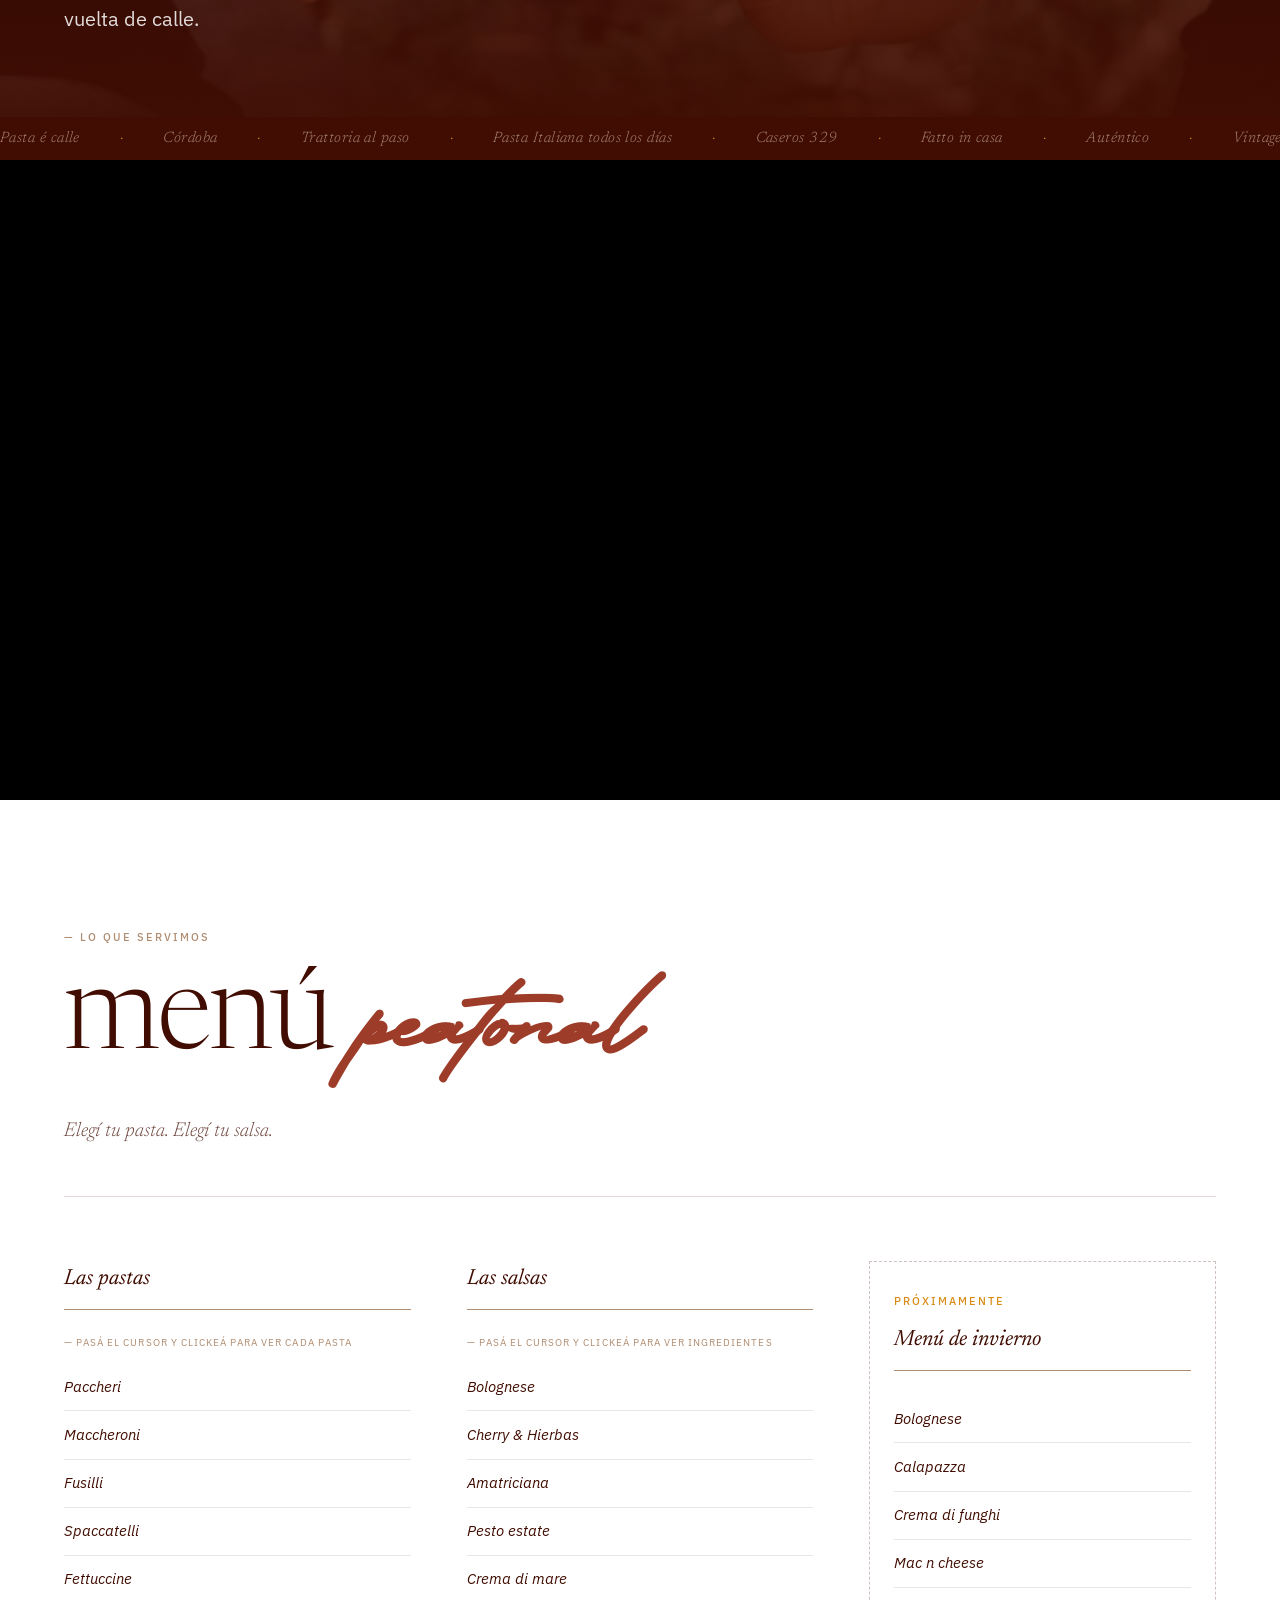
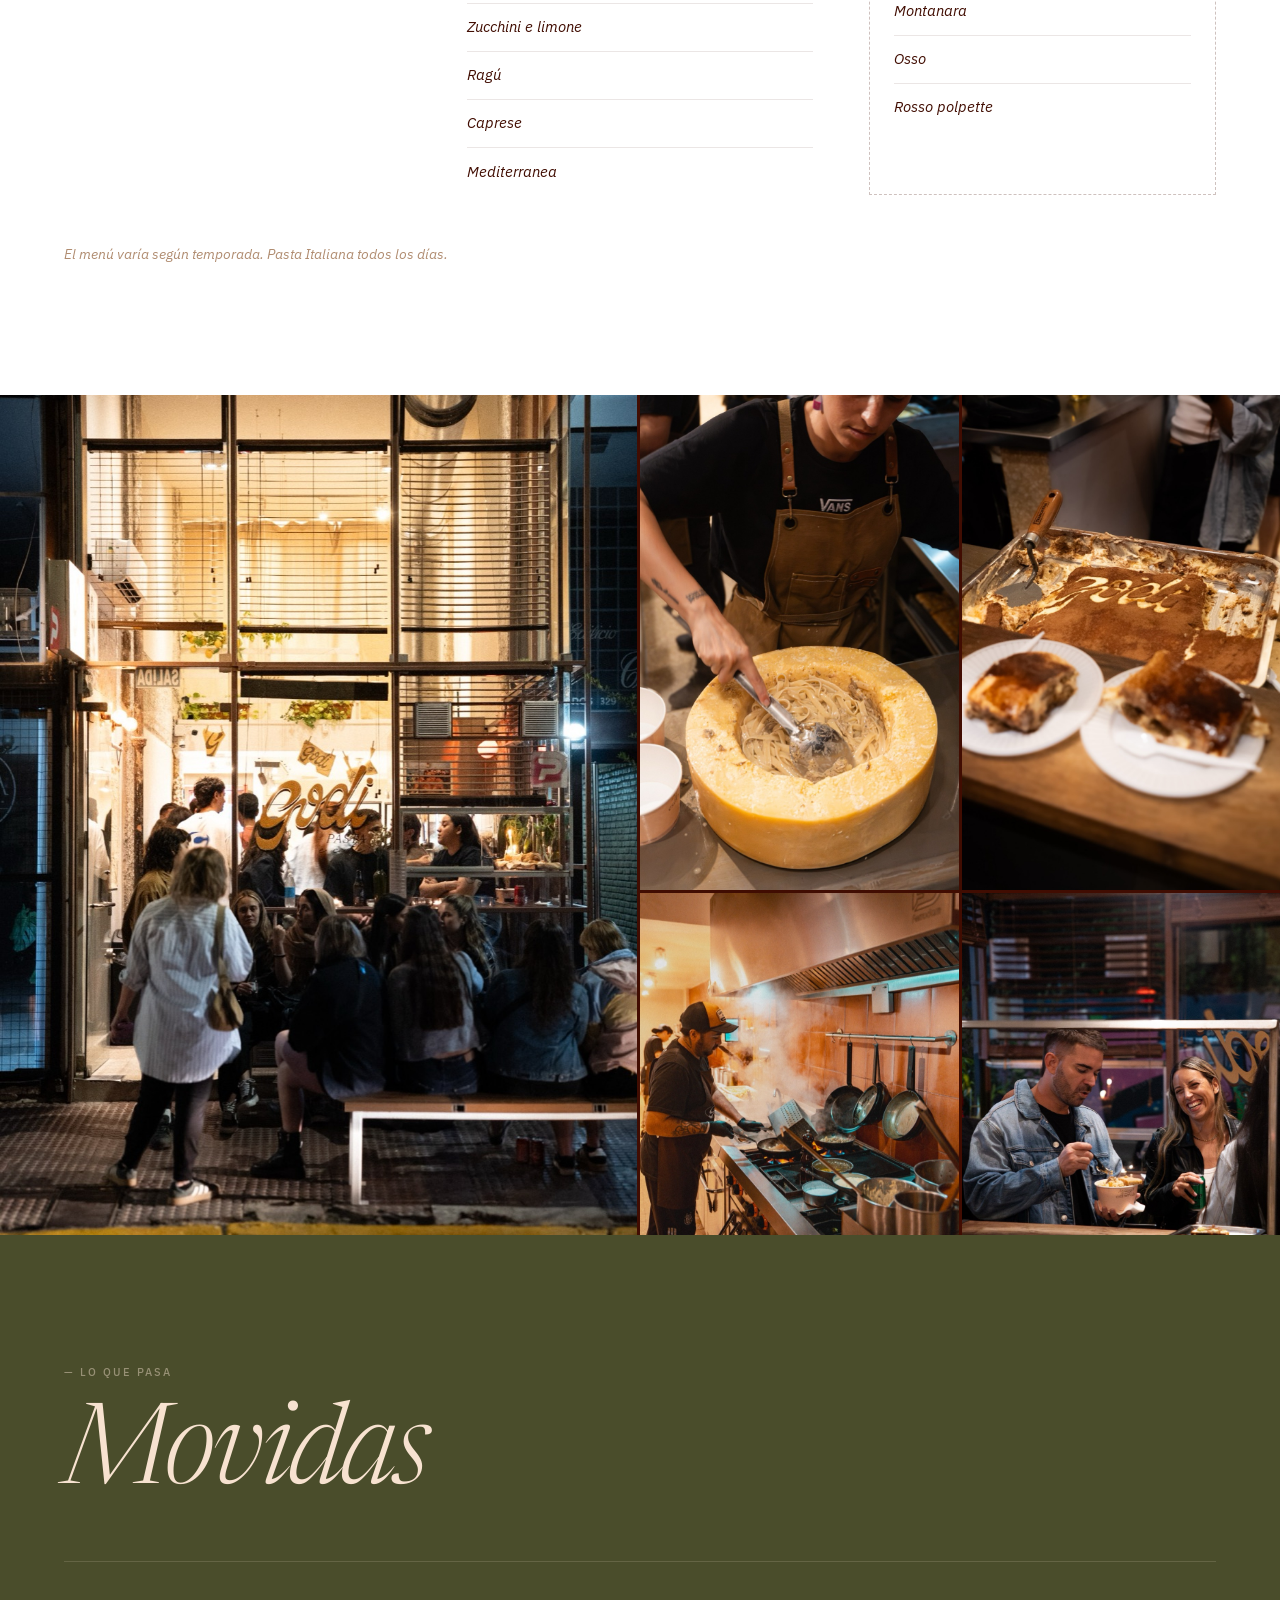
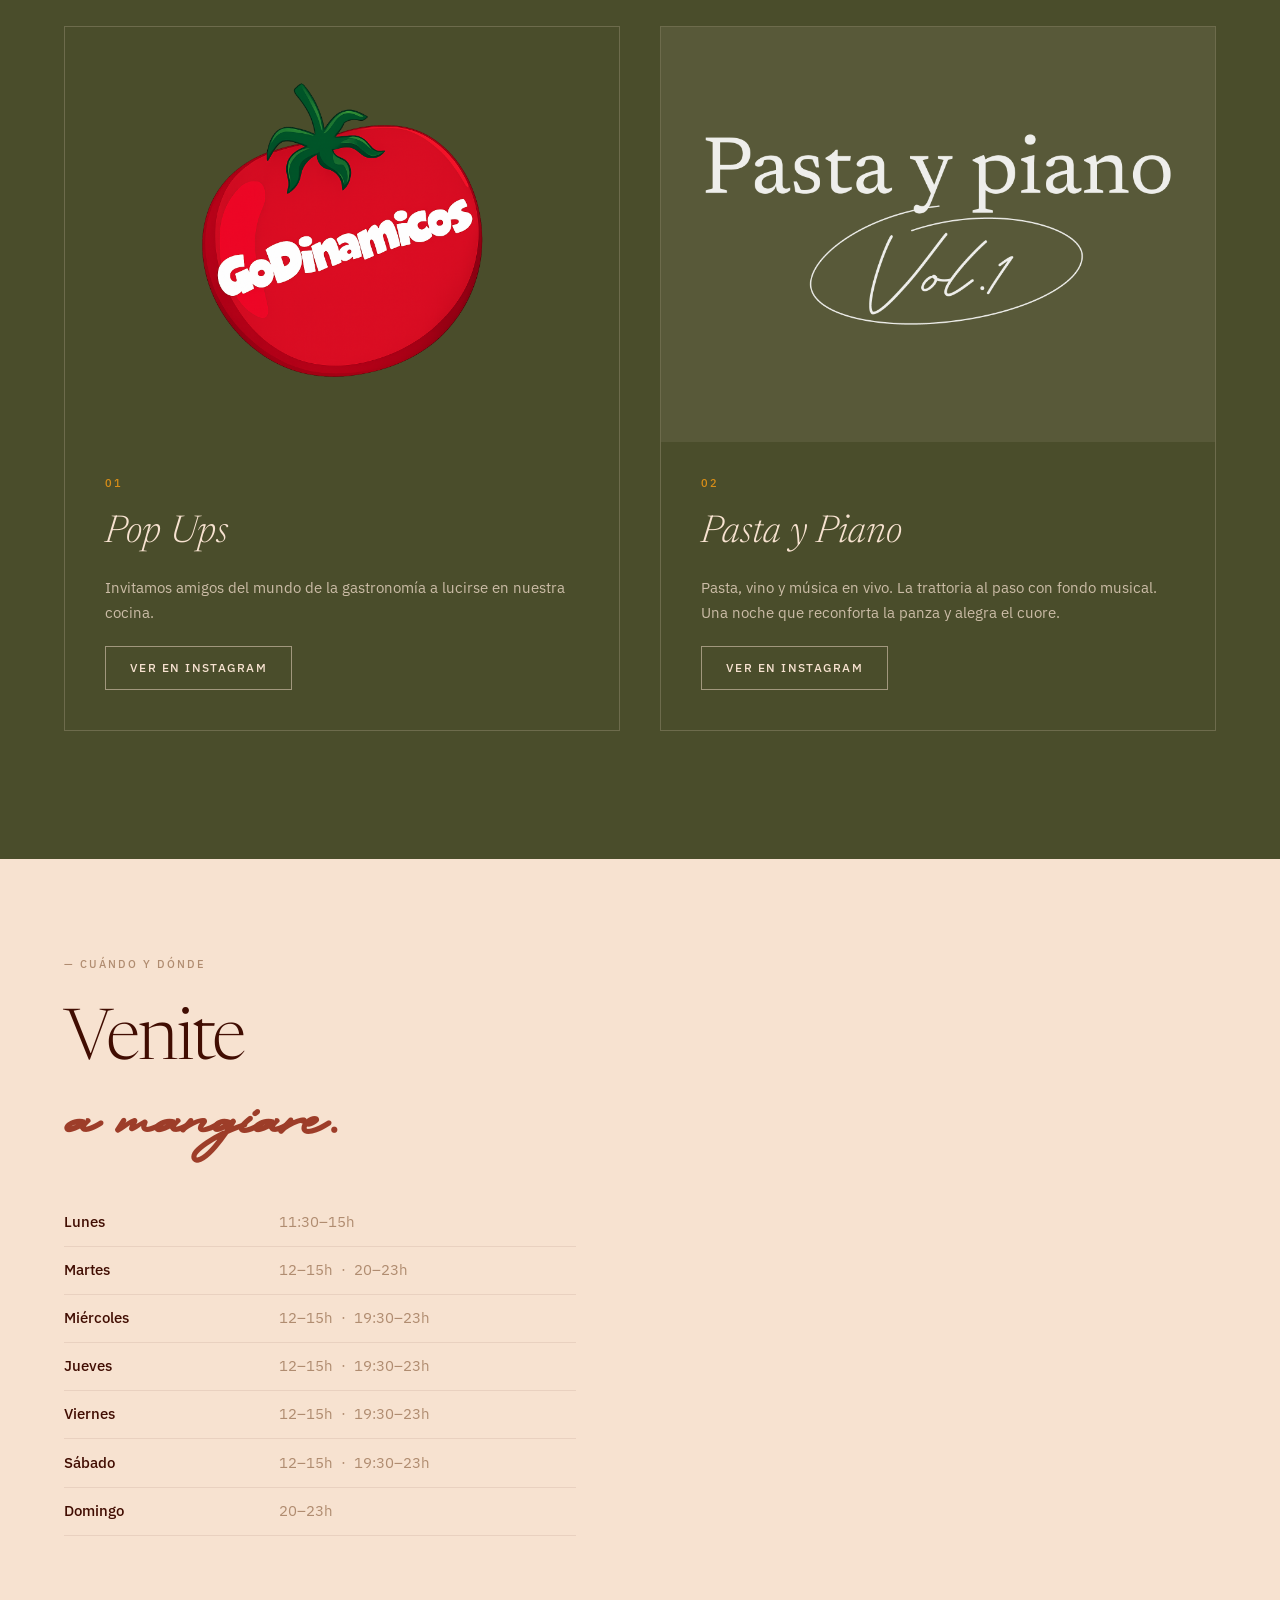
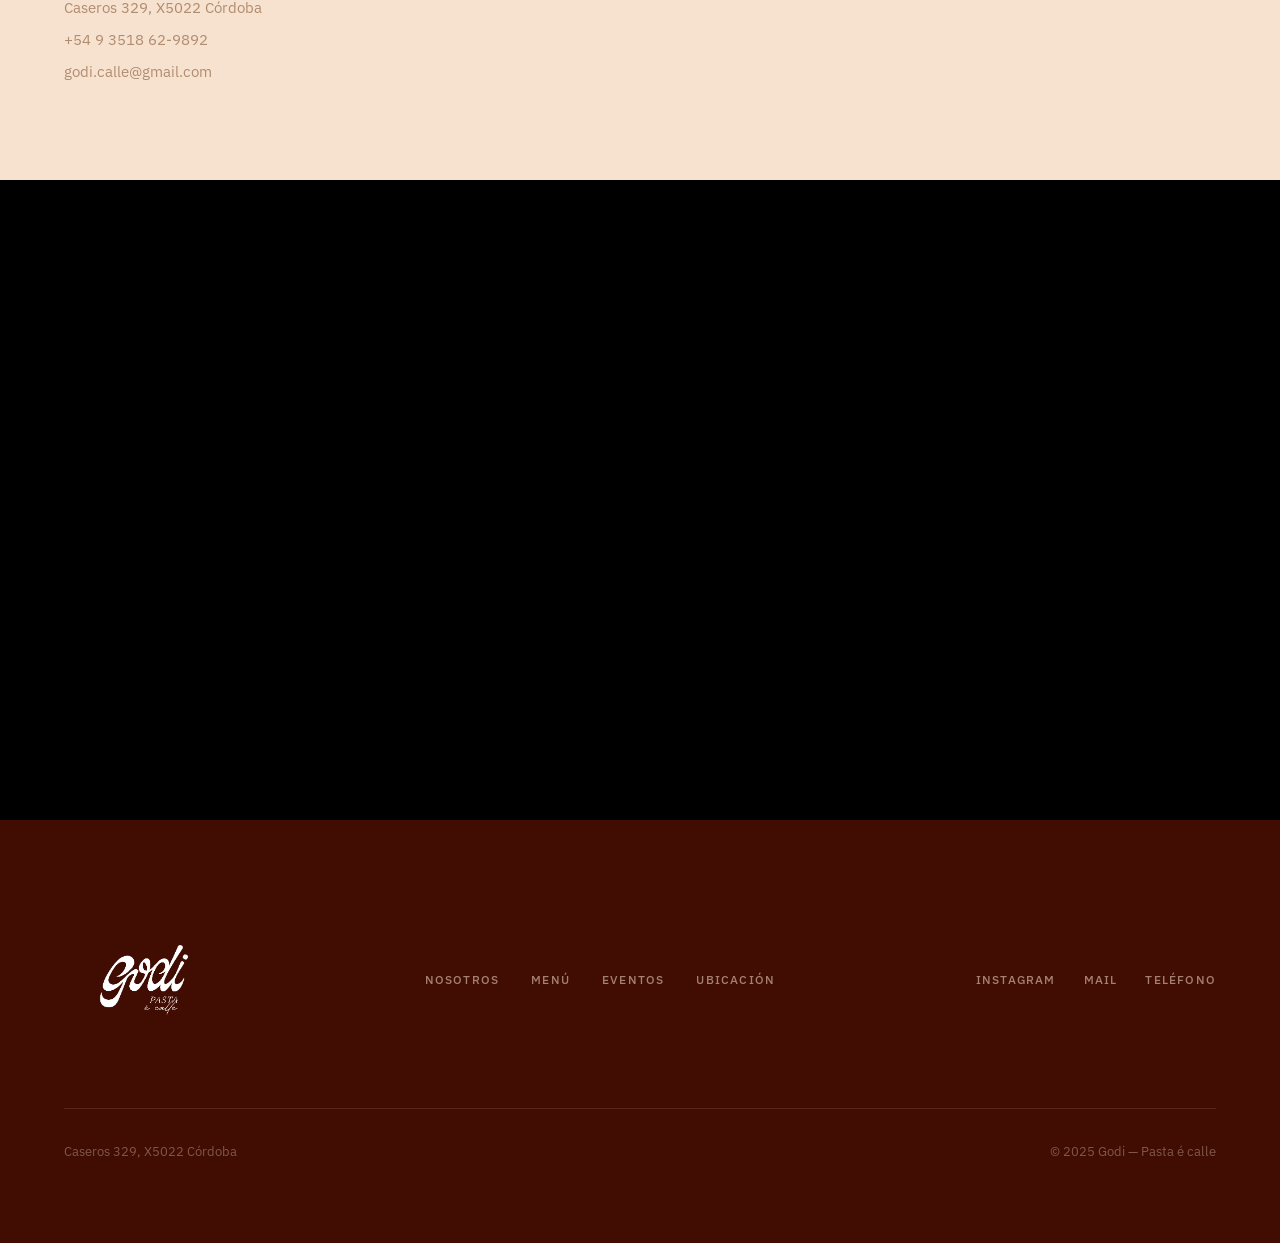
==== commit a8877599: "Hint menú adaptado a mobile y card centrada en táctil - Texto de hint diferenciado: cursor+click en " ====
--- a/index.html
+++ b/index.html
@@ -195,7 +195,10 @@
     <div class="menu__grid">
       <div class="menu__category fade-in">
         <h3 class="menu__cat-title">Las pastas</h3>
-        <p class="menu__salsa-hint">— pasá el cursor y clickeá para ver cada pasta</p>
+        <p class="menu__salsa-hint">
+          <span class="hint--desktop">— pasá el cursor y clickeá para ver cada pasta</span>
+          <span class="hint--mobile">— tocá para ver cada pasta</span>
+        </p>
         <div class="menu__items">
           <div class="menu__item" data-img="assets/pacceri-pop-up.jpg" data-desc="Tubo ancho y generoso, originario de Nápoles. Captura las salsas con cada bocado. El abrazo perfecto entre pasta y sabor.">Paccheri</div>
           <div class="menu__item" data-img="assets/masccheroni-pop-up.jpg" data-desc="Formato corto y versátil, la pasta de todos los días elevada. Se lleva bien con todo: ragú, crema, pesto.">Maccheroni</div>
@@ -207,7 +210,10 @@
 
       <div class="menu__category fade-in">
         <h3 class="menu__cat-title">Las salsas</h3>
-        <p class="menu__salsa-hint">— pasá el cursor y clickeá para ver ingredientes</p>
+        <p class="menu__salsa-hint">
+          <span class="hint--desktop">— pasá el cursor y clickeá para ver ingredientes</span>
+          <span class="hint--mobile">— tocá para ver ingredientes</span>
+        </p>
         <div class="menu__items">
           <div class="menu__item" data-img="assets/bolognese-pop-up.jpg" data-desc="Ragú de carne vacuna cocido a fuego lento con tomate perita, vino tinto y sofrito de verduras. El clásico que no falla.">Bolognese</div>
           <div class="menu__item" data-img="assets/cherry-pop-up.jpg" data-desc="Tomates cherry salteados con ajo, albahaca fresca y aceite de oliva virgen extra. Liviana y llena de carácter.">Cherry & Hierbas</div>
--- a/styles.css
+++ b/styles.css
@@ -408,6 +408,7 @@
   padding: 0.875rem 0;
   border-top: 1px solid rgba(247, 226, 208, 0.08);
   line-height: 1;
+  scroll-margin-top: var(--nav-h);
 }
 
 .manifesto + .marquee {
@@ -446,7 +447,7 @@
    =========================================================== */
 .manifesto {
   background: var(--maroon);
-  color: var(--cream);
+  color: #fff;
   padding: 0 var(--pad-x) 0;
 }
 
@@ -510,7 +511,7 @@
 .manifesto__top-body p {
   font-size: clamp(1rem, 1.6vw, 1.3rem);
   line-height: 1.75;
-  color: rgba(247, 226, 208, 0.75);
+  color: rgba(255, 255, 255, 0.85);
 }
 
 .manifesto__headline {
@@ -952,6 +953,13 @@
   color: var(--tan);
   margin-bottom: 0.75rem;
   font-family: var(--ff-sans);
+}
+
+.hint--mobile { display: none; }
+
+@media (hover: none) {
+  .hint--desktop { display: none; }
+  .hint--mobile  { display: inline; }
 }
 
 /* Label "click" dentro del tooltip */
@@ -1157,6 +1165,7 @@
   .nav__burger { display: flex; }
 
   .manifesto__top    { min-height: 70vh; }
+  .manifesto__headline { margin-top: 2rem; }
   .manifesto__body   { grid-template-columns: 1fr; gap: 2.5rem; }
   .manifesto__strip  { grid-template-columns: 1fr; gap: 2rem; }
   .manifesto__tagline { text-align: left !important; }
@@ -1433,3 +1442,15 @@
   padding: 2rem 2.5rem 2.5rem;
   flex: 1;
 }
+
+@media (hover: none) {
+  .menu-card {
+    width: 92vw;
+    left: 50%;
+    right: auto;
+    transform: translate(-50%, -50%) scale(0.88);
+  }
+  .menu-card.is-open {
+    transform: translate(-50%, -50%) scale(1);
+  }
+}
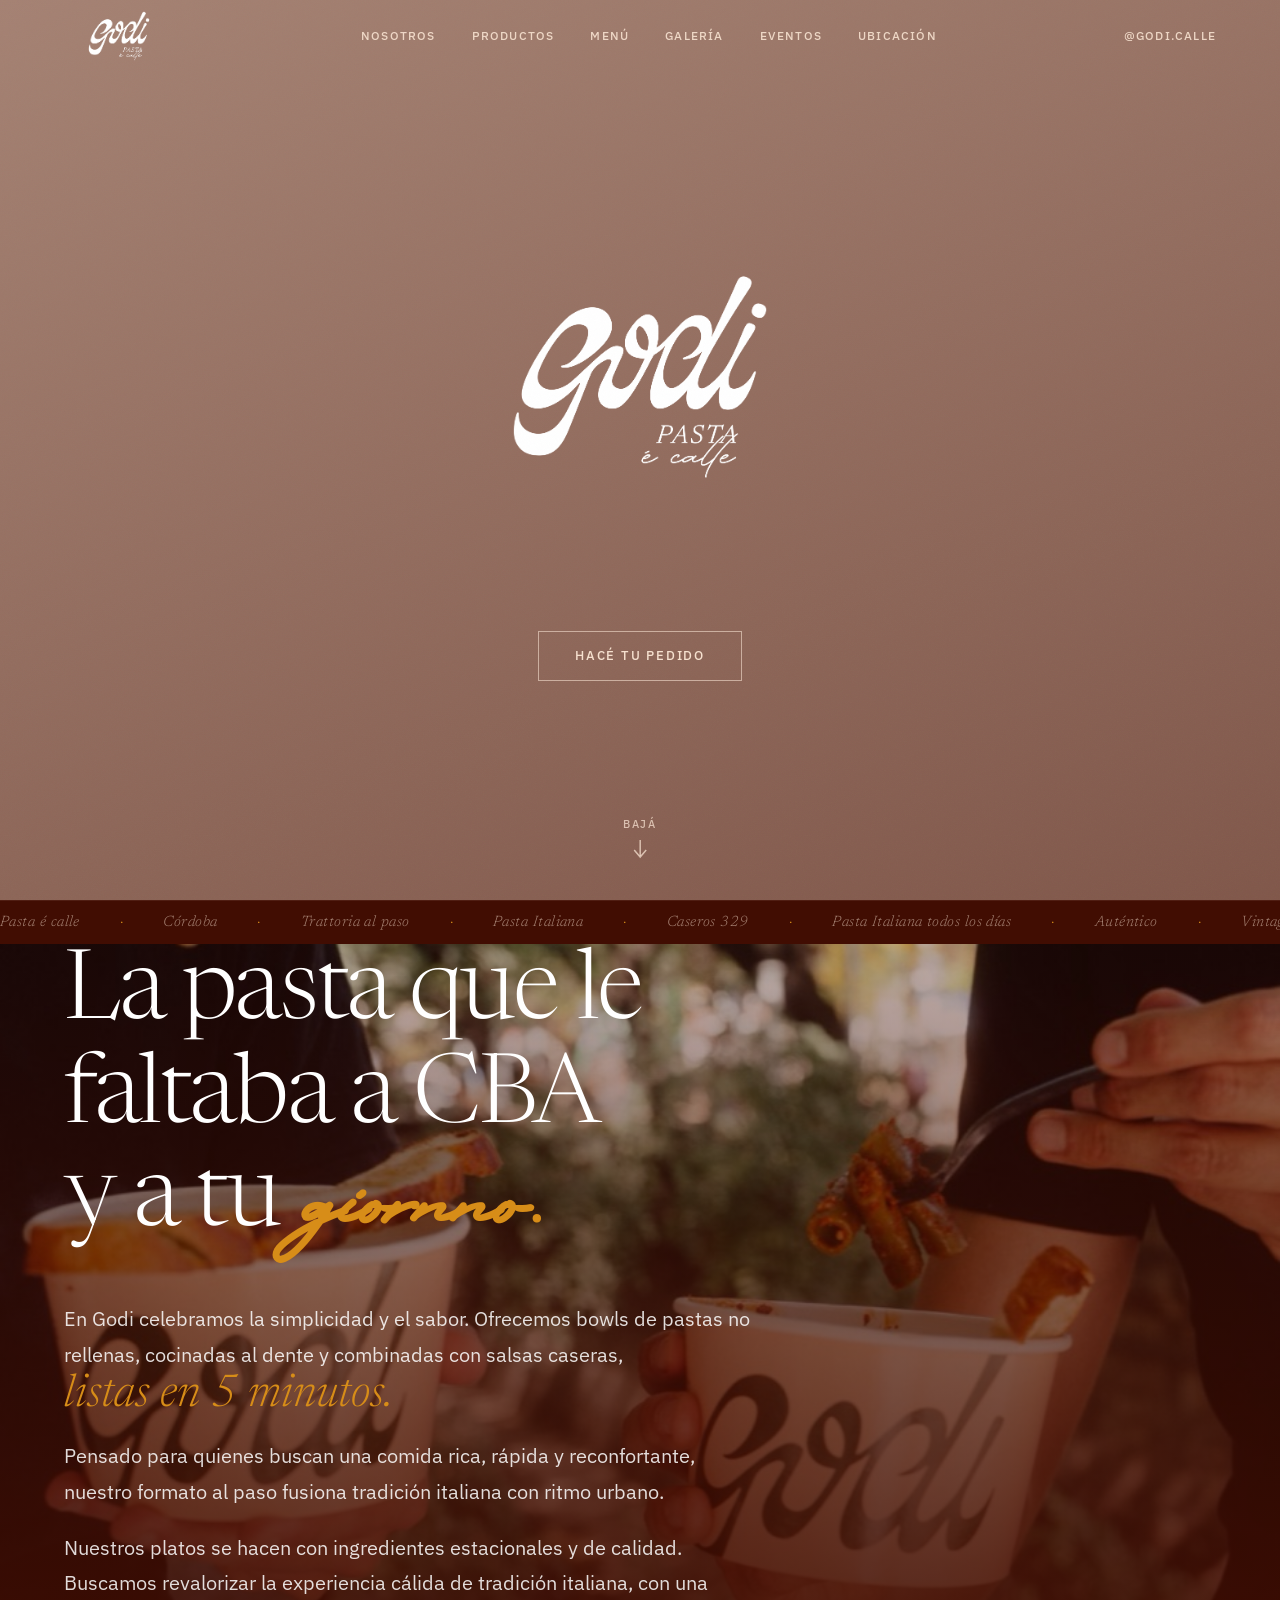
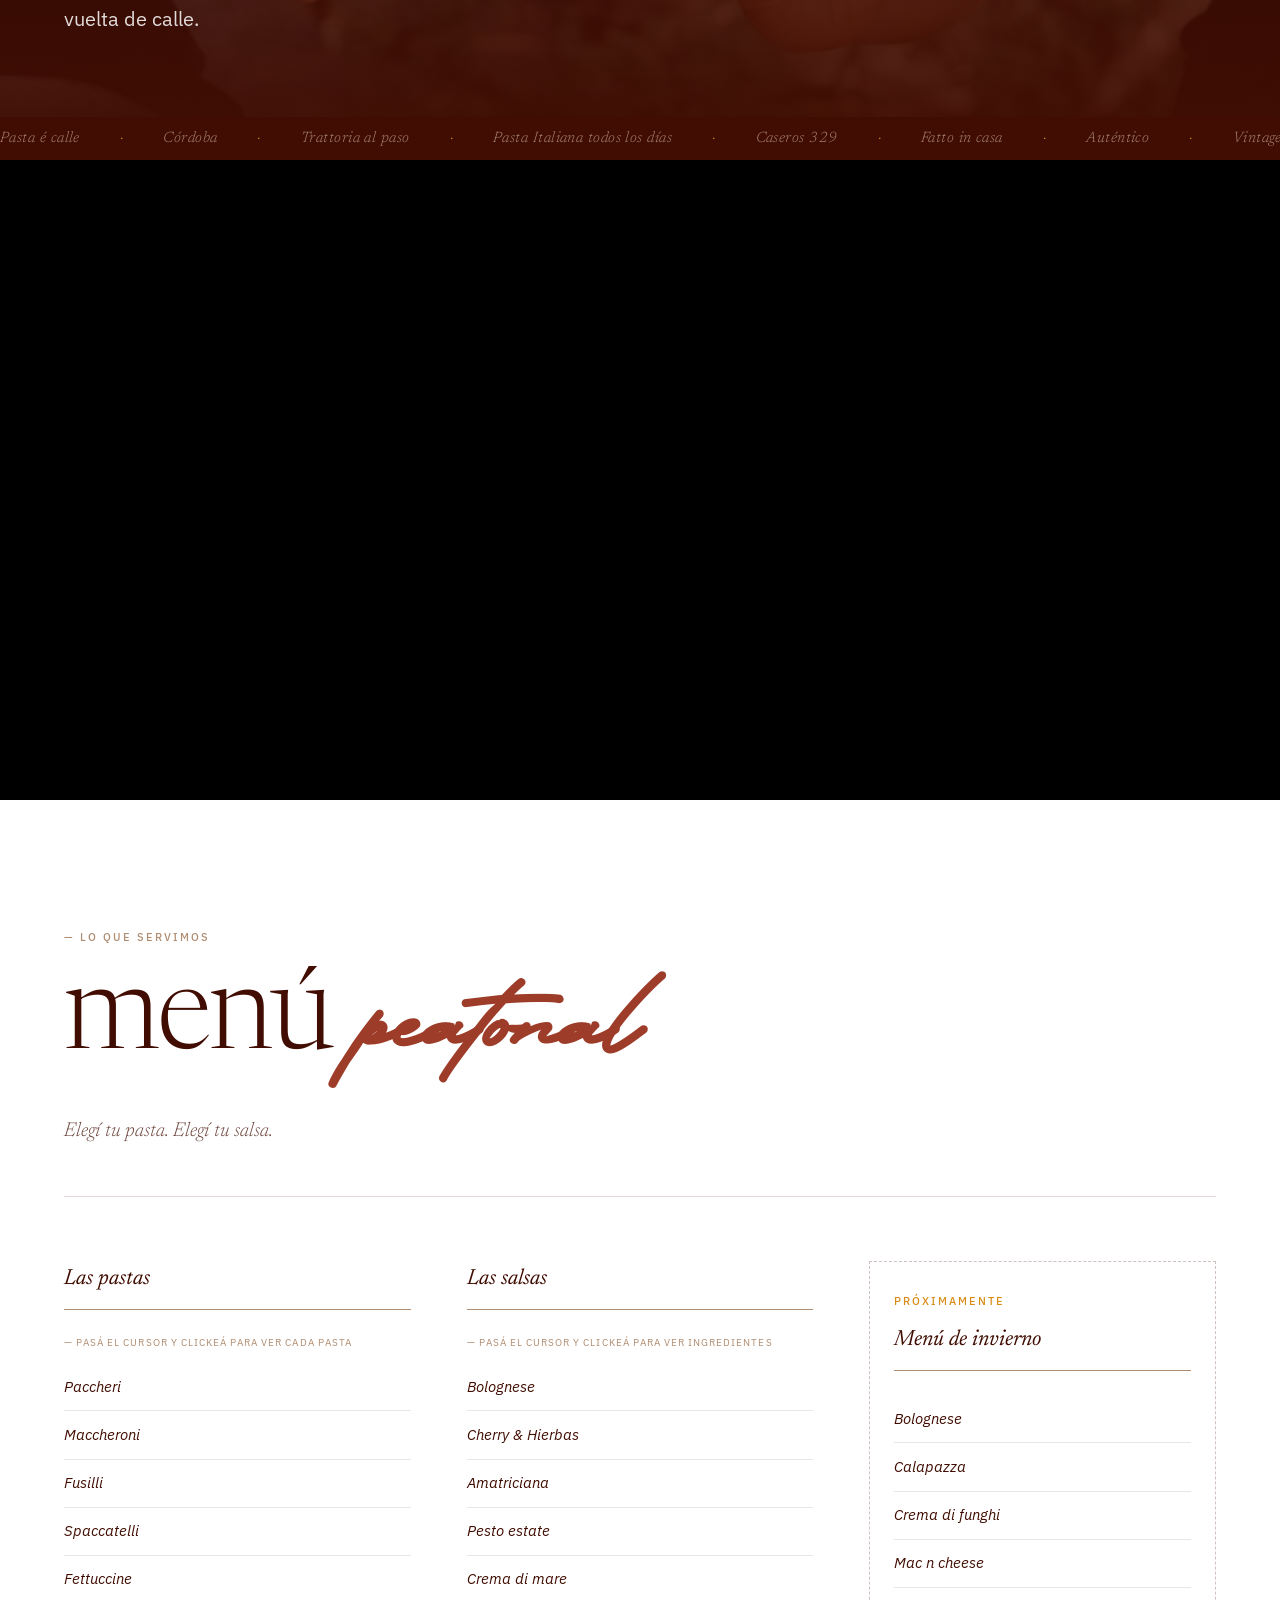
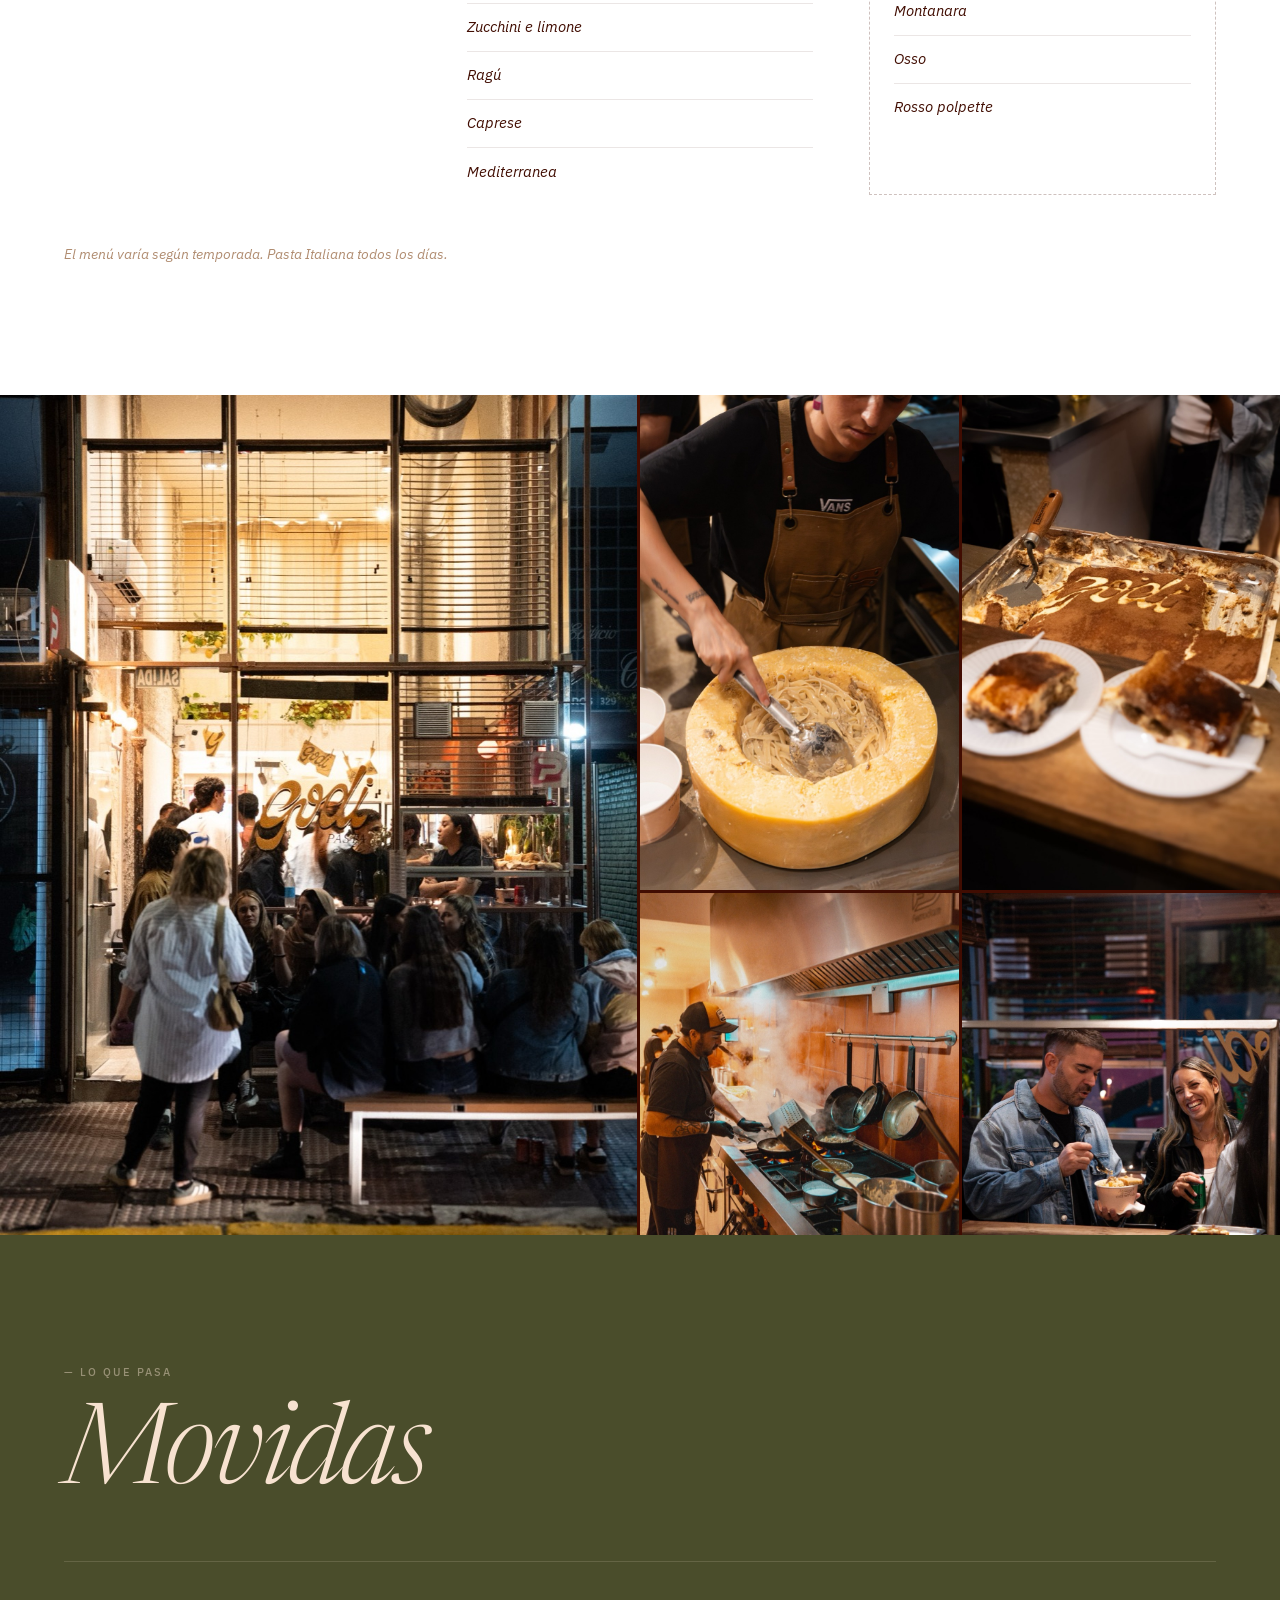
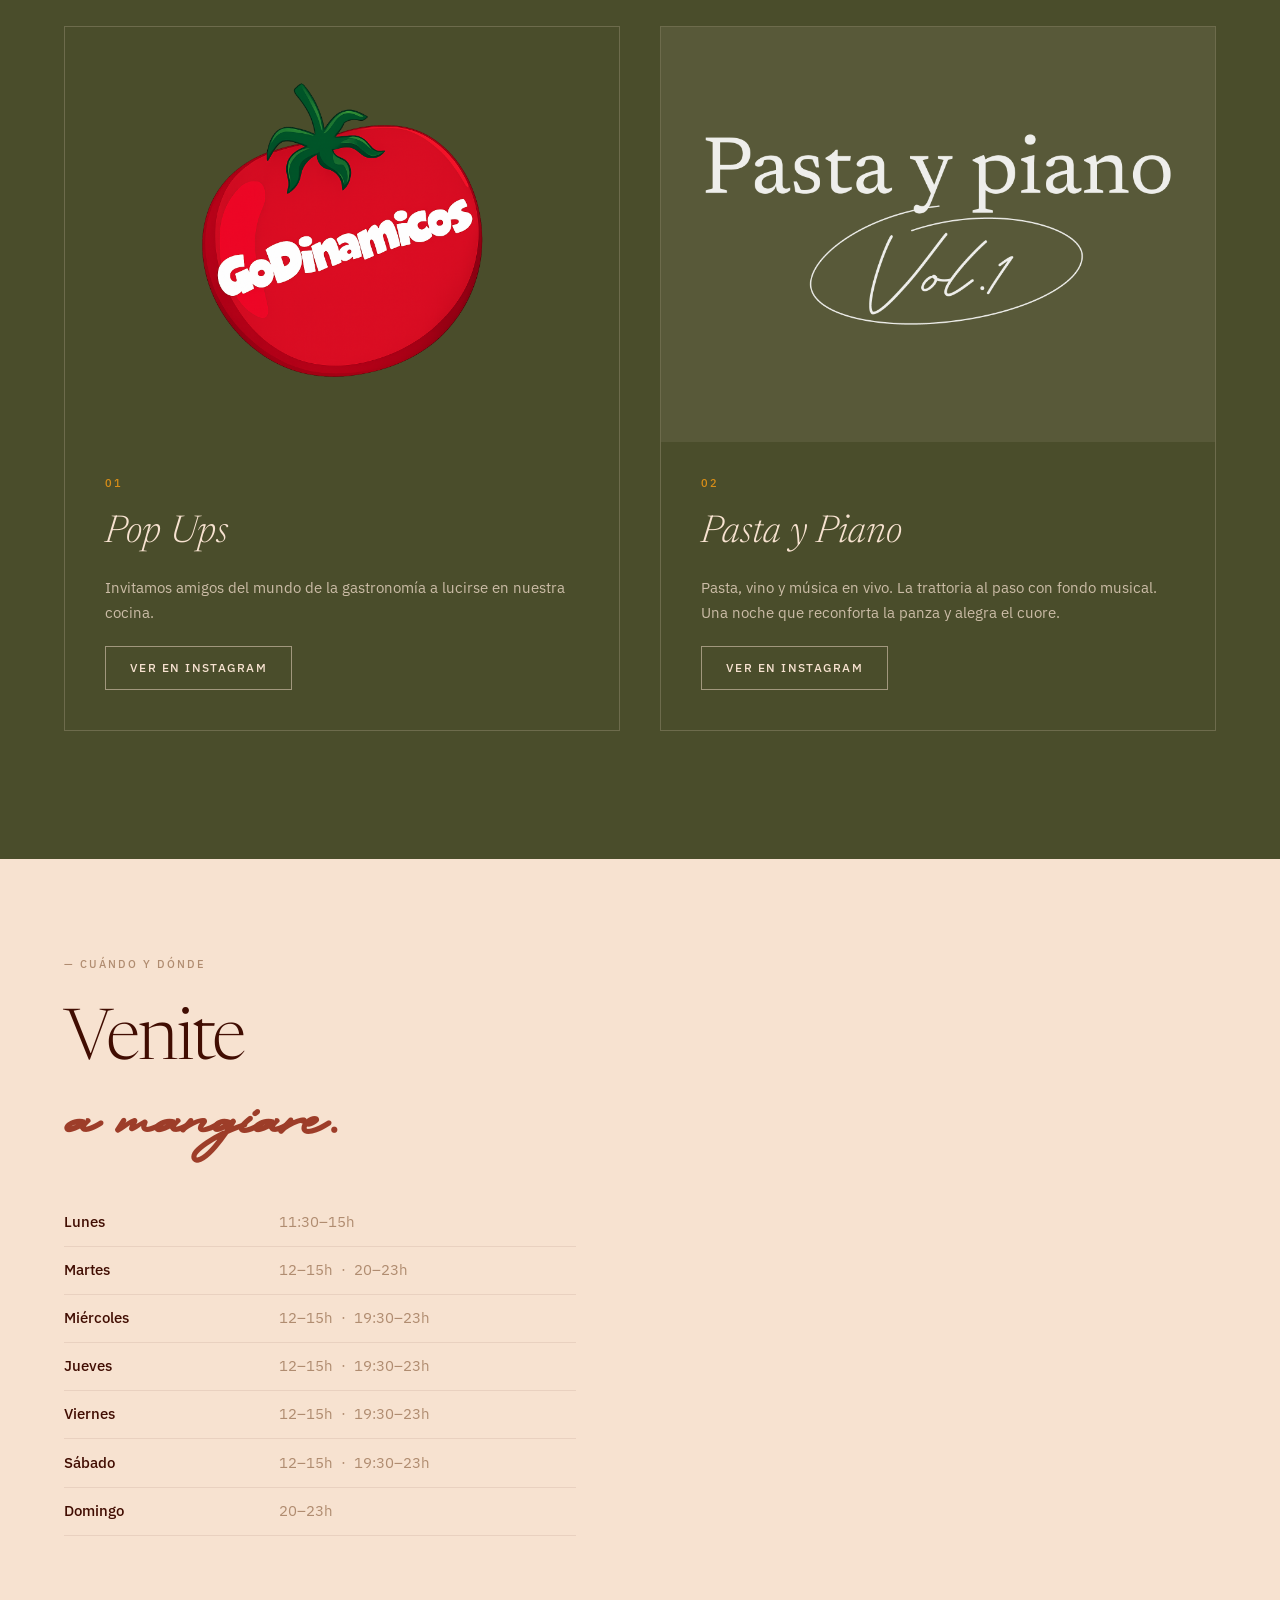
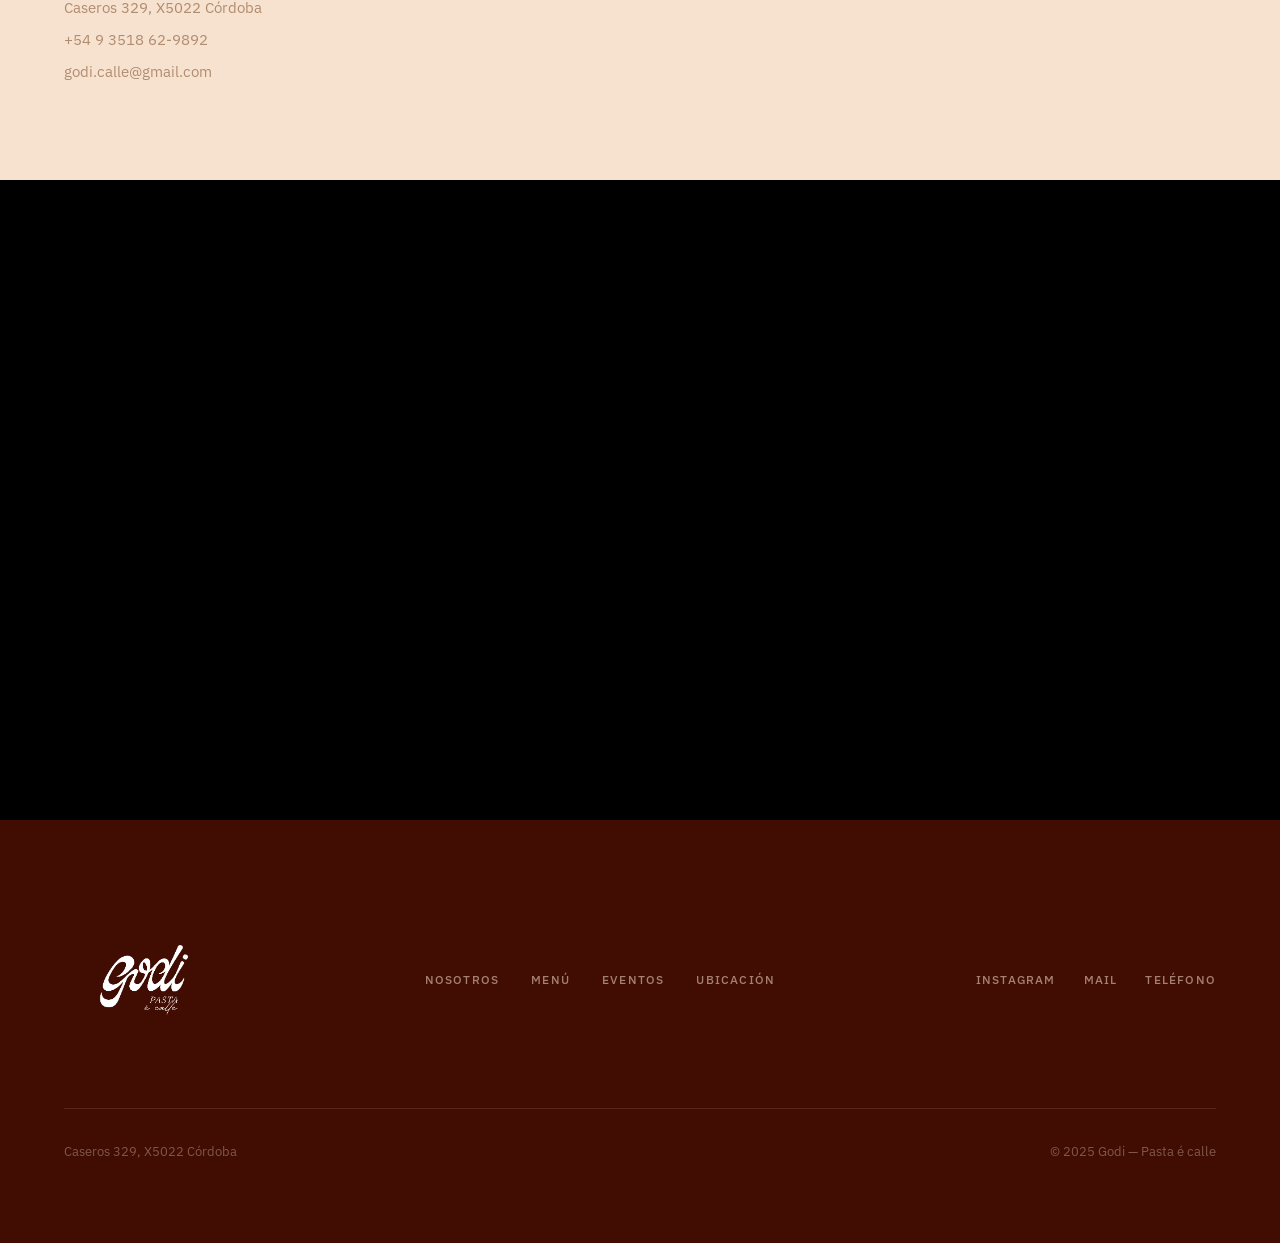
==== commit 2d7c5125: "Agregar páginas Nosotros y Nuestros Productos con heroes de video - Nueva página nosotros.html con h" ====
--- a/index.html
+++ b/index.html
@@ -10,6 +10,8 @@
   <link rel="preconnect" href="https://fonts.gstatic.com" crossorigin>
   <link href="https://fonts.googleapis.com/css2?family=Newsreader:ital,opsz,wght@0,6..72,300;0,6..72,400;0,6..72,500;1,6..72,300;1,6..72,400;1,6..72,500&family=IBM+Plex+Sans:ital,wght@0,300;0,400;0,500;0,600;1,300;1,400&display=swap" rel="stylesheet">
 
+  <link rel="icon" type="image/png" href="assets/favicon.png">
+
   <link rel="stylesheet" href="styles.css">
   <script src="https://cdnjs.cloudflare.com/ajax/libs/gsap/3.12.5/gsap.min.js" defer></script>
   <script src="https://cdnjs.cloudflare.com/ajax/libs/gsap/3.12.5/ScrollTrigger.min.js" defer></script>
@@ -22,7 +24,8 @@
       <img src="assets/GODI- LOGO (8).png" alt="Godi" class="nav__logo-img">
     </a>
     <div class="nav__links">
-      <a href="#nosotros">Nosotros</a>
+      <a href="nosotros.html">Nosotros</a>
+      <a href="nuestros-productos.html">Productos</a>
       <a href="#menu">Menú</a>
       <a href="galeria.html">Galería</a>
       <a href="#eventos">Eventos</a>
@@ -38,7 +41,8 @@
   <div class="nav__backdrop" id="navBackdrop"></div>
   <div class="nav__mobile" id="navMobile" aria-hidden="true">
     <button class="nav__mobile-close" id="navClose" aria-label="Cerrar menú">✕</button>
-    <a href="#nosotros" class="nav__mobile-link">Nosotros</a>
+    <a href="nosotros.html" class="nav__mobile-link">Nosotros</a>
+    <a href="nuestros-productos.html" class="nav__mobile-link">Productos</a>
     <a href="#menu" class="nav__mobile-link">Menú</a>
     <a href="galeria.html" class="nav__mobile-link">Galería</a>
     <a href="#eventos" class="nav__mobile-link">Eventos</a>
@@ -288,7 +292,10 @@
       </article>
       <article class="eventos__card fade-in">
         <div class="eventos__card-img eventos__card-img--light">
-          <img src="assets/pasta-y-piano-logo.png" alt="Pasta y Piano Vol.1" loading="lazy">
+          <video class="eventos__card-video" autoplay muted loop playsinline preload="none">
+            <source src="assets/video_card_pasta_y_piano.mp4" type="video/mp4">
+          </video>
+          <img src="assets/pasta-y-piano-logo.png" alt="Pasta y Piano Vol.1" loading="lazy" class="eventos__card-logo">
         </div>
         <div class="eventos__card-body">
           <span class="eventos__num">02</span>
@@ -380,7 +387,7 @@
     <div class="footer__top">
       <img src="assets/GODI- LOGO (8).png" alt="Godi" class="footer__logo">
       <nav class="footer__nav" aria-label="Footer">
-        <a href="#nosotros">Nosotros</a>
+        <a href="nosotros.html">Nosotros</a>
         <a href="#menu">Menú</a>
         <a href="#eventos">Eventos</a>
         <a href="#ubicacion">Ubicación</a>
--- a/styles.css
+++ b/styles.css
@@ -411,7 +411,8 @@
   scroll-margin-top: var(--nav-h);
 }
 
-.manifesto + .marquee {
+.manifesto + .marquee,
+.proximamente + .marquee {
   border-top: none;
 }
 
@@ -1390,10 +1391,30 @@
 }
 
 .eventos__card-img {
+  position: relative;
   width: 100%;
   aspect-ratio: 4 / 3;
   overflow: hidden;
   background: var(--maroon);
+}
+
+.eventos__card-video {
+  position: absolute;
+  inset: 0;
+  width: 100%;
+  height: 100%;
+  object-fit: cover;
+  opacity: 0;
+  transition: opacity 6s var(--ease);
+}
+
+.eventos__card-logo {
+  position: relative;
+  z-index: 1;
+}
+
+.eventos__card.is-revealed .eventos__card-video {
+  opacity: 1;
 }
 
 .eventos__card-img img {
@@ -1454,3 +1475,225 @@
     transform: translate(-50%, -50%) scale(1);
   }
 }
+
+/* ===========================================================
+   NOSOTROS HERO
+   =========================================================== */
+.nosotros-hero {
+  position: relative;
+  height: 100svh;
+  min-height: 600px;
+  overflow: hidden;
+  display: flex;
+  align-items: flex-end;
+}
+
+.nosotros-hero__video {
+  position: absolute;
+  inset: 0;
+  width: 100%;
+  height: 100%;
+  object-fit: cover;
+  object-position: center center;
+}
+
+.nosotros-hero__overlay {
+  position: absolute;
+  inset: 0;
+  background: linear-gradient(
+    to top,
+    rgba(65, 13, 2, 0.92) 0%,
+    rgba(65, 13, 2, 0.55) 45%,
+    rgba(65, 13, 2, 0.2) 100%
+  );
+}
+
+.nosotros-hero__content {
+  position: relative;
+  z-index: 1;
+  padding: 0 var(--pad-x) clamp(3rem, 8vh, 6rem);
+  max-width: 860px;
+  display: flex;
+  flex-direction: column;
+  gap: 1.25rem;
+  animation: hero-enter 1.2s var(--ease) both;
+  animation-delay: 0.3s;
+}
+
+.nosotros-hero__text {
+  font-family: var(--ff-serif);
+  font-size: clamp(1.2rem, 2.2vw, 1.875rem);
+  font-weight: 300;
+  font-style: italic;
+  line-height: 1.6;
+  color: var(--cream);
+}
+
+/* ===========================================================
+   NUESTROS PRODUCTOS HERO
+   =========================================================== */
+.productos-hero {
+  position: relative;
+  height: 100svh;
+  min-height: 600px;
+  overflow: hidden;
+  display: flex;
+  align-items: center;
+  justify-content: center;
+  background: #000;
+}
+
+.productos-hero__video {
+  position: absolute;
+  inset: 0;
+  width: 100%;
+  height: 100%;
+  object-fit: cover;
+  object-position: center center;
+}
+
+@media (min-width: 961px) {
+  .productos-hero__video {
+    top: 50%;
+    left: 50%;
+    right: auto;
+    bottom: auto;
+    width: 100svh;
+    height: 100vw;
+    transform: translate(-50%, -50%) rotate(-90deg);
+    object-fit: cover;
+  }
+}
+
+.productos-hero__overlay {
+  position: absolute;
+  inset: 0;
+  z-index: 1;
+  background: linear-gradient(
+    160deg,
+    rgba(65, 13, 2, 0.5) 0%,
+    rgba(65, 13, 2, 0.72) 100%
+  );
+}
+
+.productos-hero__badge {
+  position: relative;
+  z-index: 2;
+  width: clamp(280px, 52vw, 700px);
+  height: auto;
+  pointer-events: none;
+  animation: hero-enter 1.2s var(--ease) both;
+  animation-delay: 0.3s;
+}
+
+@media (max-width: 960px) {
+  .productos-hero__badge {
+    width: clamp(260px, 88vw, 480px);
+  }
+}
+
+/* ===========================================================
+   PRÓXIMAMENTE
+   =========================================================== */
+.proximamente {
+  display: grid;
+  grid-template-columns: 1fr 1fr;
+  min-height: 80vh;
+  background: var(--maroon);
+  overflow: hidden;
+}
+
+.proximamente__content {
+  display: flex;
+  flex-direction: column;
+  justify-content: flex-end;
+  gap: 1.25rem;
+  padding: var(--pad-y) var(--pad-x);
+}
+
+.proximamente__title {
+  font-family: var(--ff-serif);
+  font-size: clamp(3rem, 6vw, 7rem);
+  font-weight: 300;
+  line-height: 1;
+  letter-spacing: -0.025em;
+  color: var(--cream);
+}
+
+.proximamente__media {
+  overflow: hidden;
+}
+
+.proximamente__media img {
+  width: 100%;
+  height: 100%;
+  object-fit: cover;
+  object-position: center center;
+  display: block;
+}
+
+@media (max-width: 960px) {
+  .proximamente {
+    grid-template-columns: 1fr;
+    min-height: unset;
+  }
+
+  .proximamente__media {
+    padding: 0;
+  }
+
+  .proximamente__media img {
+    height: auto;
+  }
+}
+
+/* ===========================================================
+   NONA VIDEO
+   =========================================================== */
+.nona-video {
+  position: relative;
+  height: 100svh;
+  min-height: 600px;
+  overflow: hidden;
+  display: flex;
+  align-items: flex-end;
+}
+
+.nona-video__video {
+  position: absolute;
+  inset: 0;
+  width: 100%;
+  height: 100%;
+  object-fit: cover;
+  object-position: center center;
+}
+
+.nona-video__overlay {
+  position: absolute;
+  inset: 0;
+  background: linear-gradient(
+    to top,
+    rgba(65, 13, 2, 0.92) 0%,
+    rgba(65, 13, 2, 0.55) 45%,
+    rgba(65, 13, 2, 0.2) 100%
+  );
+}
+
+.nona-video__content {
+  position: relative;
+  z-index: 1;
+  padding: 0 var(--pad-x) clamp(3rem, 8vh, 6rem);
+  max-width: 860px;
+  display: flex;
+  flex-direction: column;
+  gap: 1.25rem;
+}
+
+.nona-video__text {
+  font-family: var(--ff-serif);
+  font-size: clamp(1.2rem, 2.2vw, 1.875rem);
+  font-weight: 300;
+  font-style: italic;
+  line-height: 1.6;
+  color: var(--cream);
+}
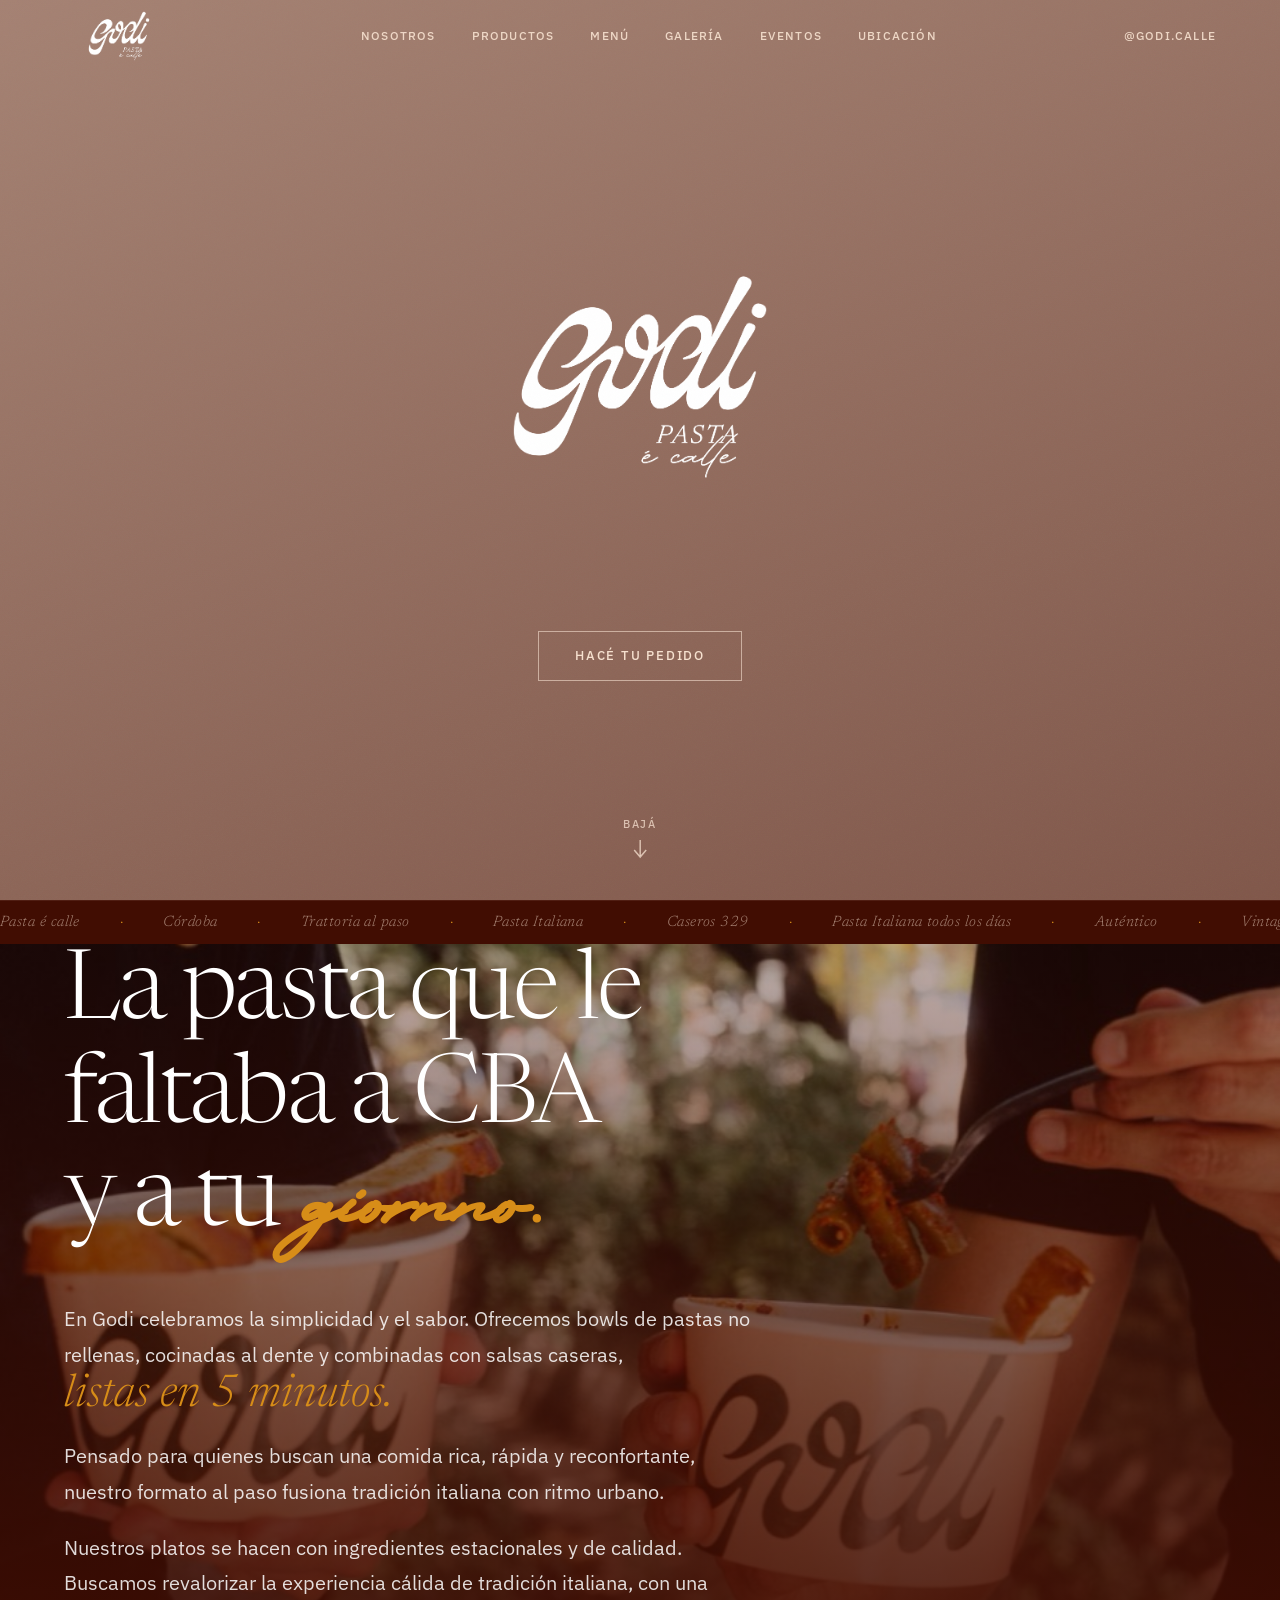
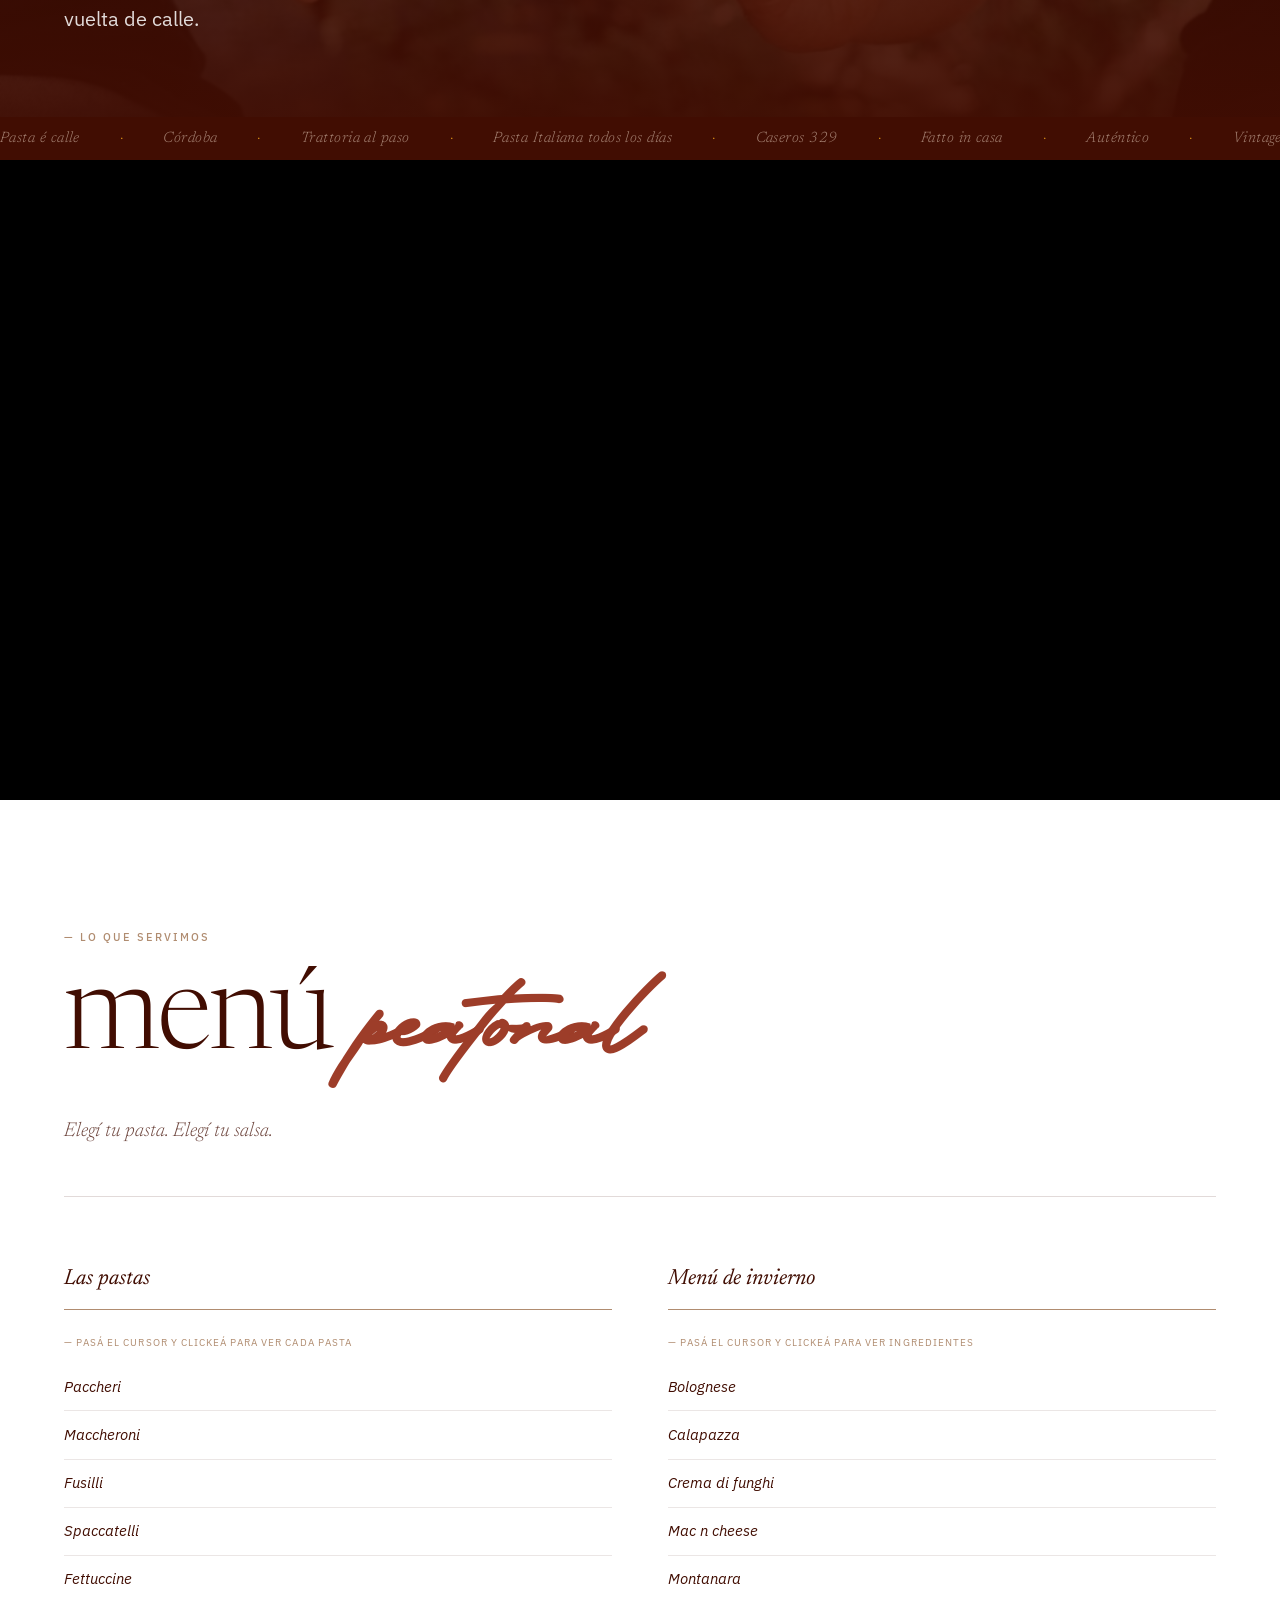
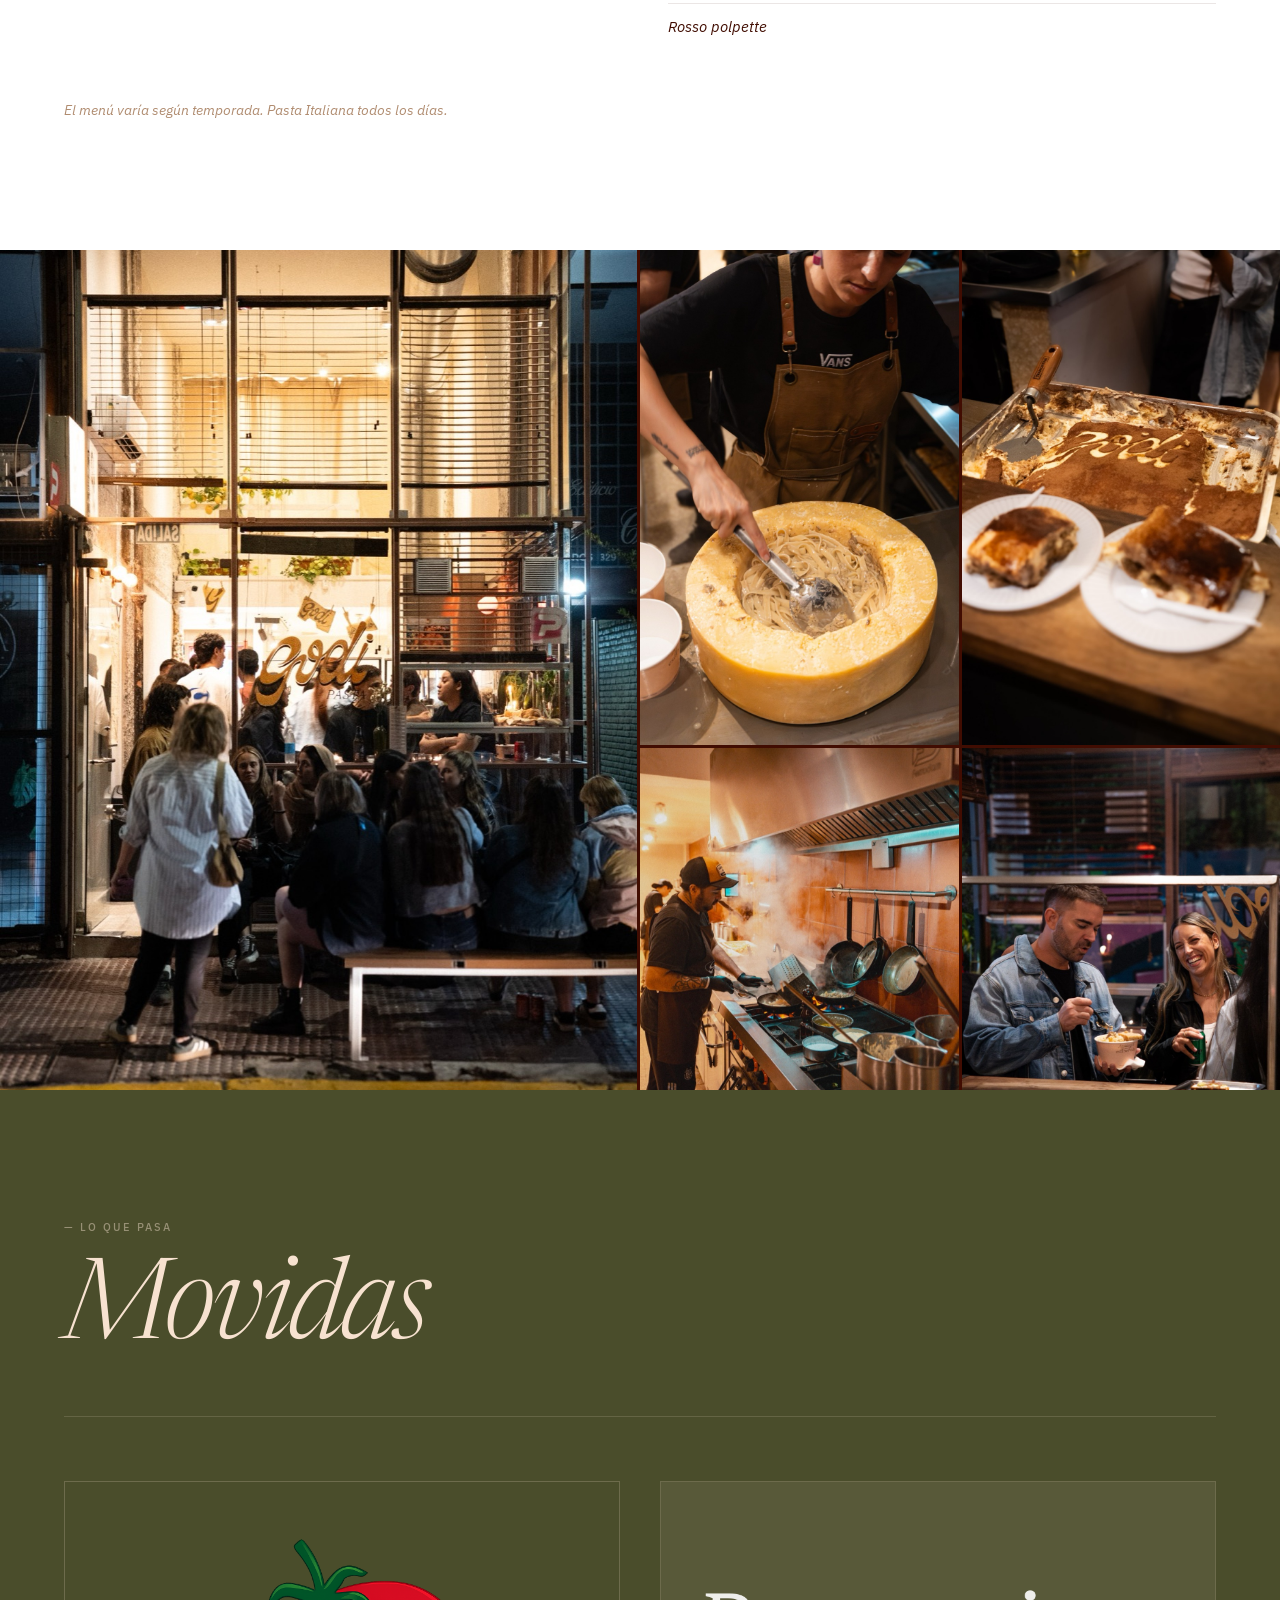
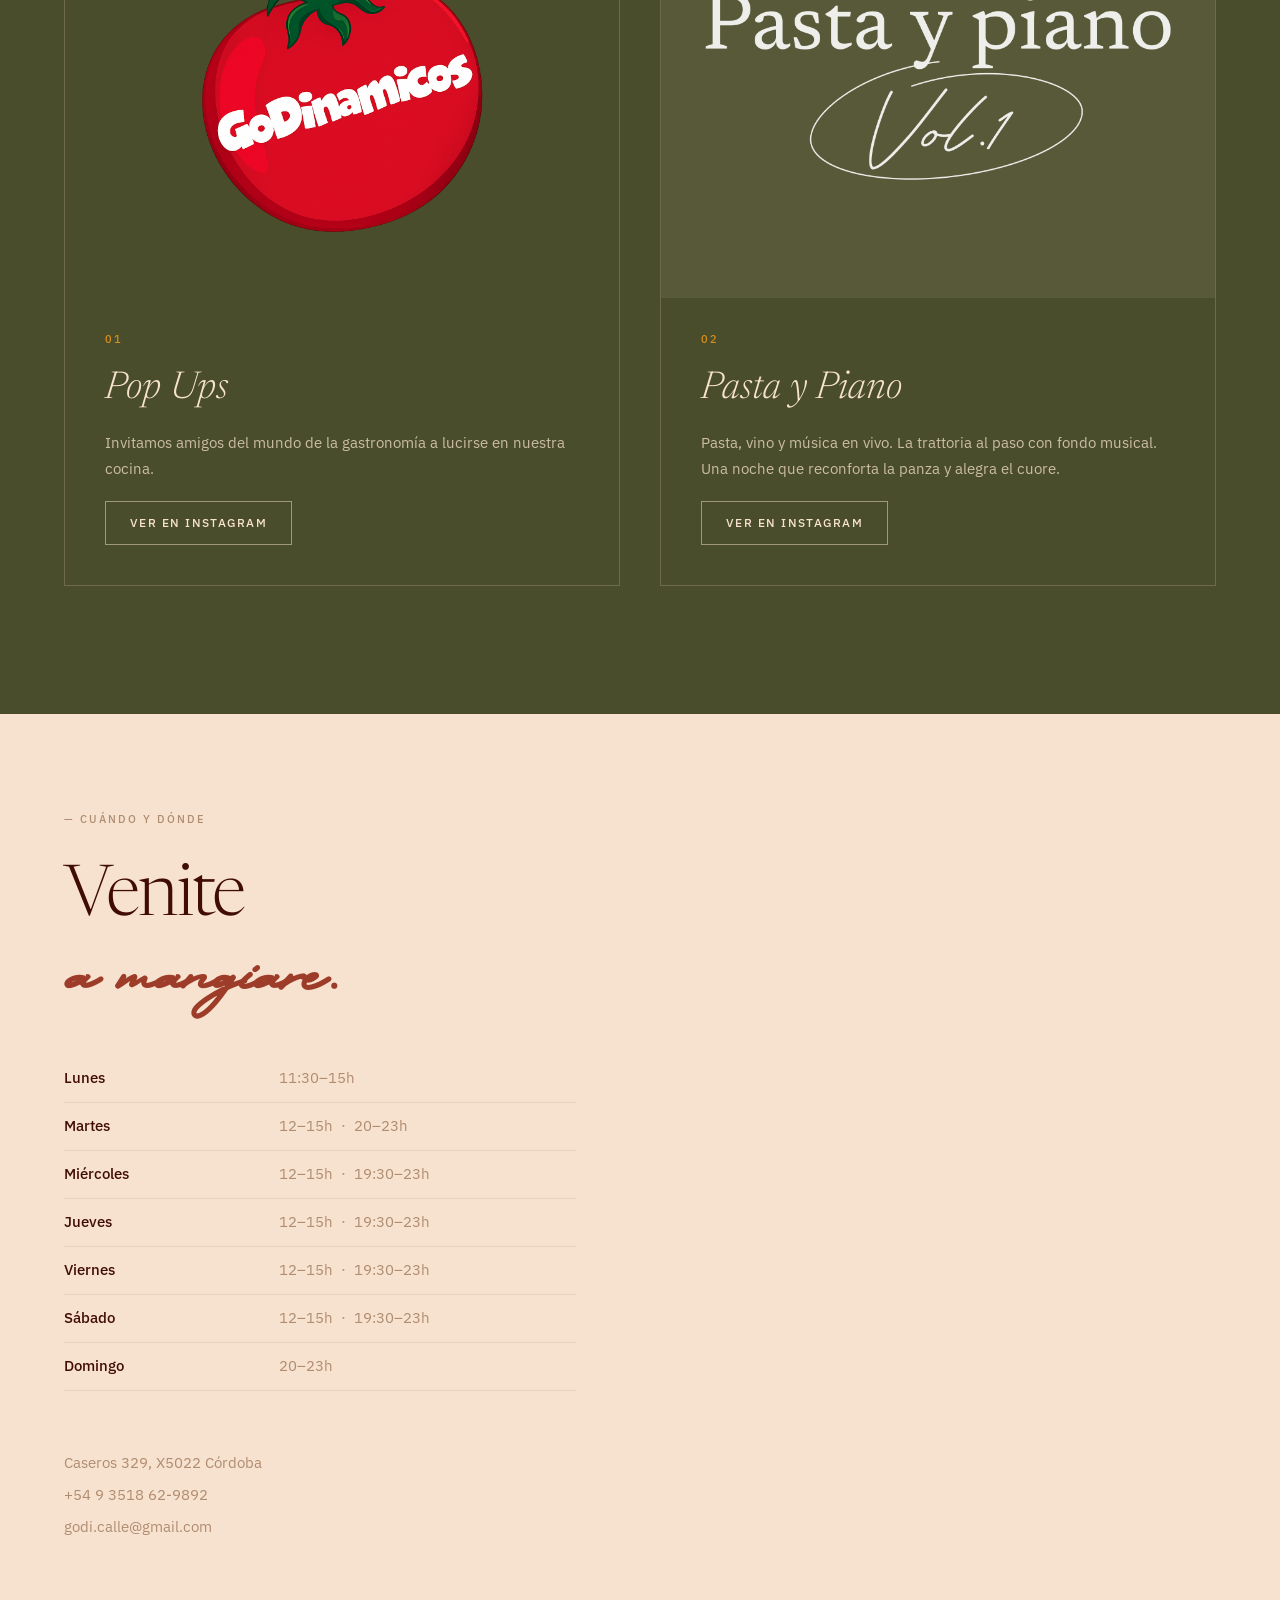
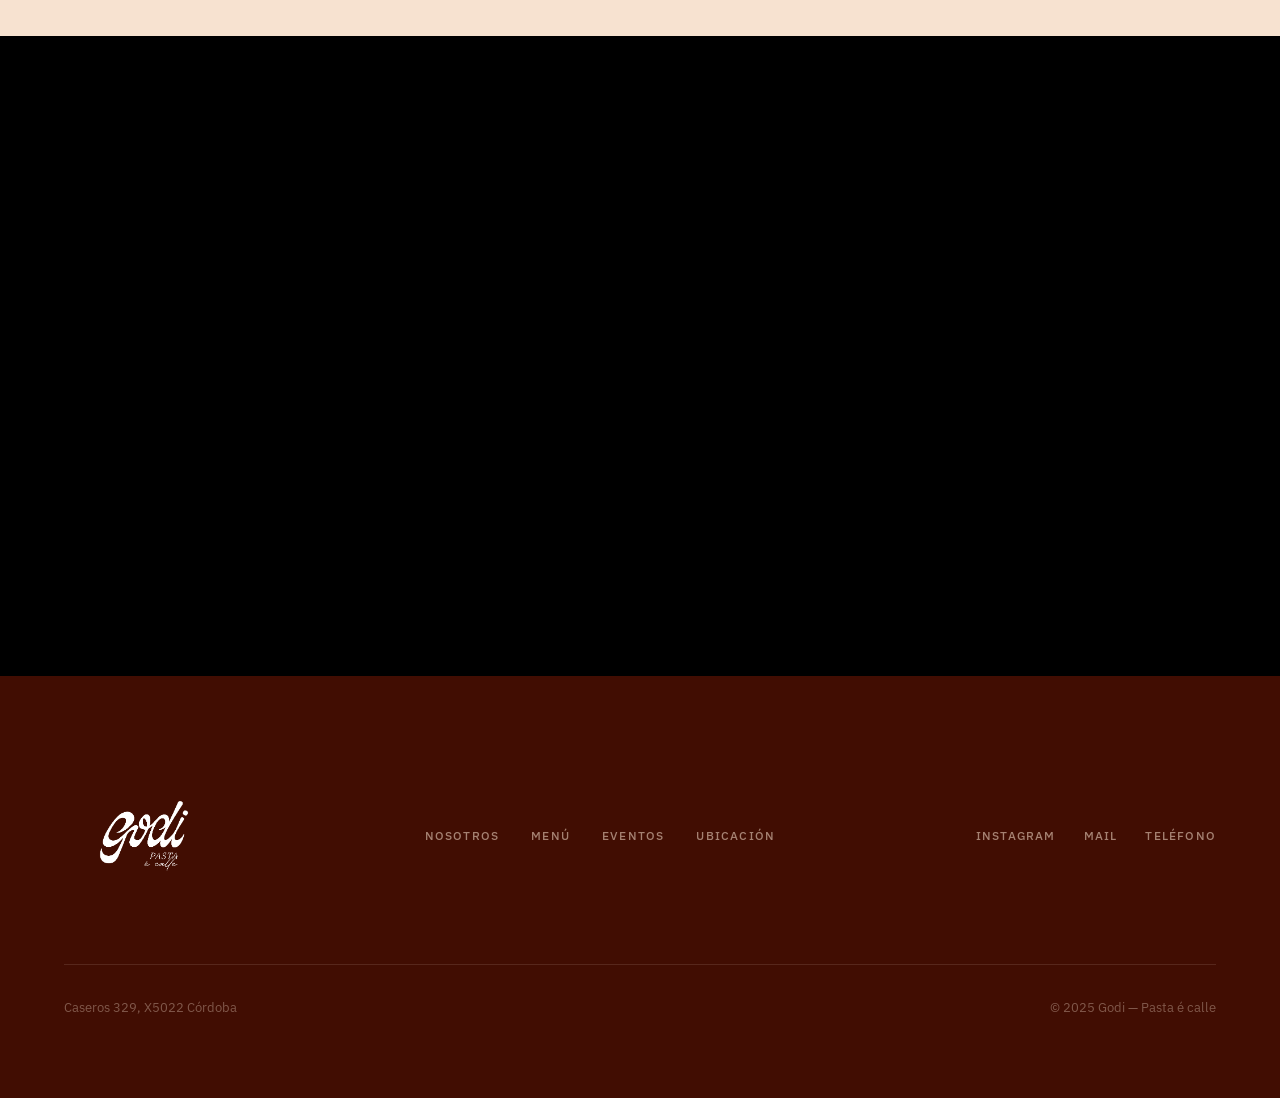
==== commit 5fb179ac: "Activar menú de invierno con fotos y ocultar menú de salsas Se retiran las salsas de verano (quedan " ====
--- a/index.html
+++ b/index.html
@@ -182,7 +182,7 @@
   <!-- VIDEO CALLE -->
   <section class="video-duo">
     <div class="video-duo__stage">
-      <video class="video-duo__video" autoplay muted loop playsinline preload="none">
+      <video class="video-duo__video" autoplay muted loop playsinline preload="metadata">
         <source src="assets/video-calle.mp4" type="video/mp4">
       </video>
     </div>
@@ -212,7 +212,7 @@
         </div>
       </div>
 
-      <div class="menu__category fade-in">
+      <div class="menu__category menu__category--salsas fade-in">
         <h3 class="menu__cat-title">Las salsas</h3>
         <p class="menu__salsa-hint">
           <span class="hint--desktop">— pasá el cursor y clickeá para ver ingredientes</span>
@@ -232,16 +232,18 @@
       </div>
 
       <div class="menu__category menu__category--winter fade-in">
-        <span class="menu__winter-badge">Próximamente</span>
         <h3 class="menu__cat-title">Menú de invierno</h3>
+        <p class="menu__salsa-hint">
+          <span class="hint--desktop">— pasá el cursor y clickeá para ver ingredientes</span>
+          <span class="hint--mobile">— tocá para ver ingredientes</span>
+        </p>
         <div class="menu__items">
-          <div class="menu__item">Bolognese</div>
-          <div class="menu__item">Calapazza</div>
-          <div class="menu__item">Crema di funghi</div>
-          <div class="menu__item">Mac n cheese</div>
-          <div class="menu__item">Montanara</div>
-          <div class="menu__item">Osso</div>
-          <div class="menu__item">Rosso polpette</div>
+          <div class="menu__item" data-img="assets/bolognese.jpeg" data-desc="Tomate, carne y especias. El best seller de la casa, el clásico que no falla.">Bolognese</div>
+          <div class="menu__item" data-img="assets/calapazza.jpeg" data-desc="Calabaza, toque cítrico y pan grattato crocante. Dulce, fresca y con una textura que sorprende.">Calapazza</div>
+          <div class="menu__item" data-img="assets/crema-di-funghi.jpeg" data-desc="Hongos salteados en crema con un toque de pimienta. Reconfortante y con aroma a bosque.">Crema di funghi</div>
+          <div class="menu__item" data-img="assets/mac-n-cheese.jpeg" data-desc="Crema, queso sardo y cheddar fundidos con panceta crocante. Un clásico americano con acento italiano.">Mac n cheese</div>
+          <div class="menu__item" data-img="assets/montanara.jpeg" data-desc="Hongos, chorizo y un toque de vino cocidos a fuego lento. Rústica, profunda, de montaña.">Montanara</div>
+          <div class="menu__item" data-img="assets/rosso-polpette.jpeg" data-desc="Albóndigas caseras en salsa de tomate con especias. Contundente y con sabor a casa.">Rosso polpette</div>
         </div>
       </div>
     </div>
@@ -281,7 +283,10 @@
     <div class="eventos__grid">
       <article class="eventos__card fade-in">
         <div class="eventos__card-img eventos__card-img--tomato">
-          <img src="assets/pop-ups-godinamicos.png" alt="GoDinamicos — Pop Ups de Godi" loading="lazy">
+          <video class="eventos__card-video" autoplay muted loop playsinline preload="metadata">
+            <source src="assets/video-godinamico.mp4" type="video/mp4">
+          </video>
+          <img src="assets/pop-ups-godinamicos.png" alt="GoDinamicos — Pop Ups de Godi" loading="lazy" class="eventos__card-logo">
         </div>
         <div class="eventos__card-body">
           <span class="eventos__num">01</span>
@@ -292,7 +297,7 @@
       </article>
       <article class="eventos__card fade-in">
         <div class="eventos__card-img eventos__card-img--light">
-          <video class="eventos__card-video" autoplay muted loop playsinline preload="none">
+          <video class="eventos__card-video" autoplay muted loop playsinline preload="metadata">
             <source src="assets/video_card_pasta_y_piano.mp4" type="video/mp4">
           </video>
           <img src="assets/pasta-y-piano-logo.png" alt="Pasta y Piano Vol.1" loading="lazy" class="eventos__card-logo">
@@ -375,7 +380,7 @@
   <!-- VIDEO AMO GODI + LETRAS -->
   <section class="video-duo">
     <div class="video-duo__stage">
-      <video class="video-duo__video" autoplay muted loop playsinline preload="none">
+      <video class="video-duo__video" autoplay muted loop playsinline preload="metadata">
         <source src="assets/video-amo-godi.mp4" type="video/mp4">
       </video>
       <img src="assets/pastas-no-buenas-godis.png" alt="Pastas no buenas, Godis" class="video-duo__text video-duo__text--high">
--- a/styles.css
+++ b/styles.css
@@ -621,7 +621,7 @@
 
 .menu__grid {
   display: grid;
-  grid-template-columns: repeat(3, 1fr);
+  grid-template-columns: repeat(auto-fit, minmax(260px, 1fr));
   gap: 3.5rem;
   margin-bottom: 3rem;
 }
@@ -715,15 +715,16 @@
 @media (max-width: 960px) {
   .fatto__columns {
     grid-template-columns: 1fr 1fr;
-    margin-top: -30px;
-    margin-bottom: -30px;
-  }
-  .fatto__col[data-dir="1"]  { transform: translateY(40px); }
-  .fatto__col[data-dir="-1"] { transform: translateY(-40px); }
+    gap: 6px;
+    padding: 0 6px;
+    margin: 0;
+  }
+  .fatto__col {
+    display: contents;
+  }
 }
 
 @media (max-width: 600px) {
-  .fatto__columns { grid-template-columns: 1fr 1fr; gap: 6px; padding: 0 6px; }
   .fatto__title { font-size: clamp(3rem, 15vw, 6rem); }
 }
 
@@ -1363,21 +1364,8 @@
   border-bottom: none;
 }
 
-.menu__category--winter {
-  border: 1px dashed rgba(65, 13, 2, 0.25);
-  padding: 1.5rem;
-  opacity: 0.75;
-}
-
-.menu__winter-badge {
-  display: inline-block;
-  font-family: var(--ff-sans);
-  font-size: 0.6875rem;
-  font-weight: 500;
-  letter-spacing: 0.18em;
-  text-transform: uppercase;
-  color: var(--gold);
-  margin-bottom: 0.75rem;
+.menu__category--salsas {
+  display: none;
 }
 
 /* ===========================================================
